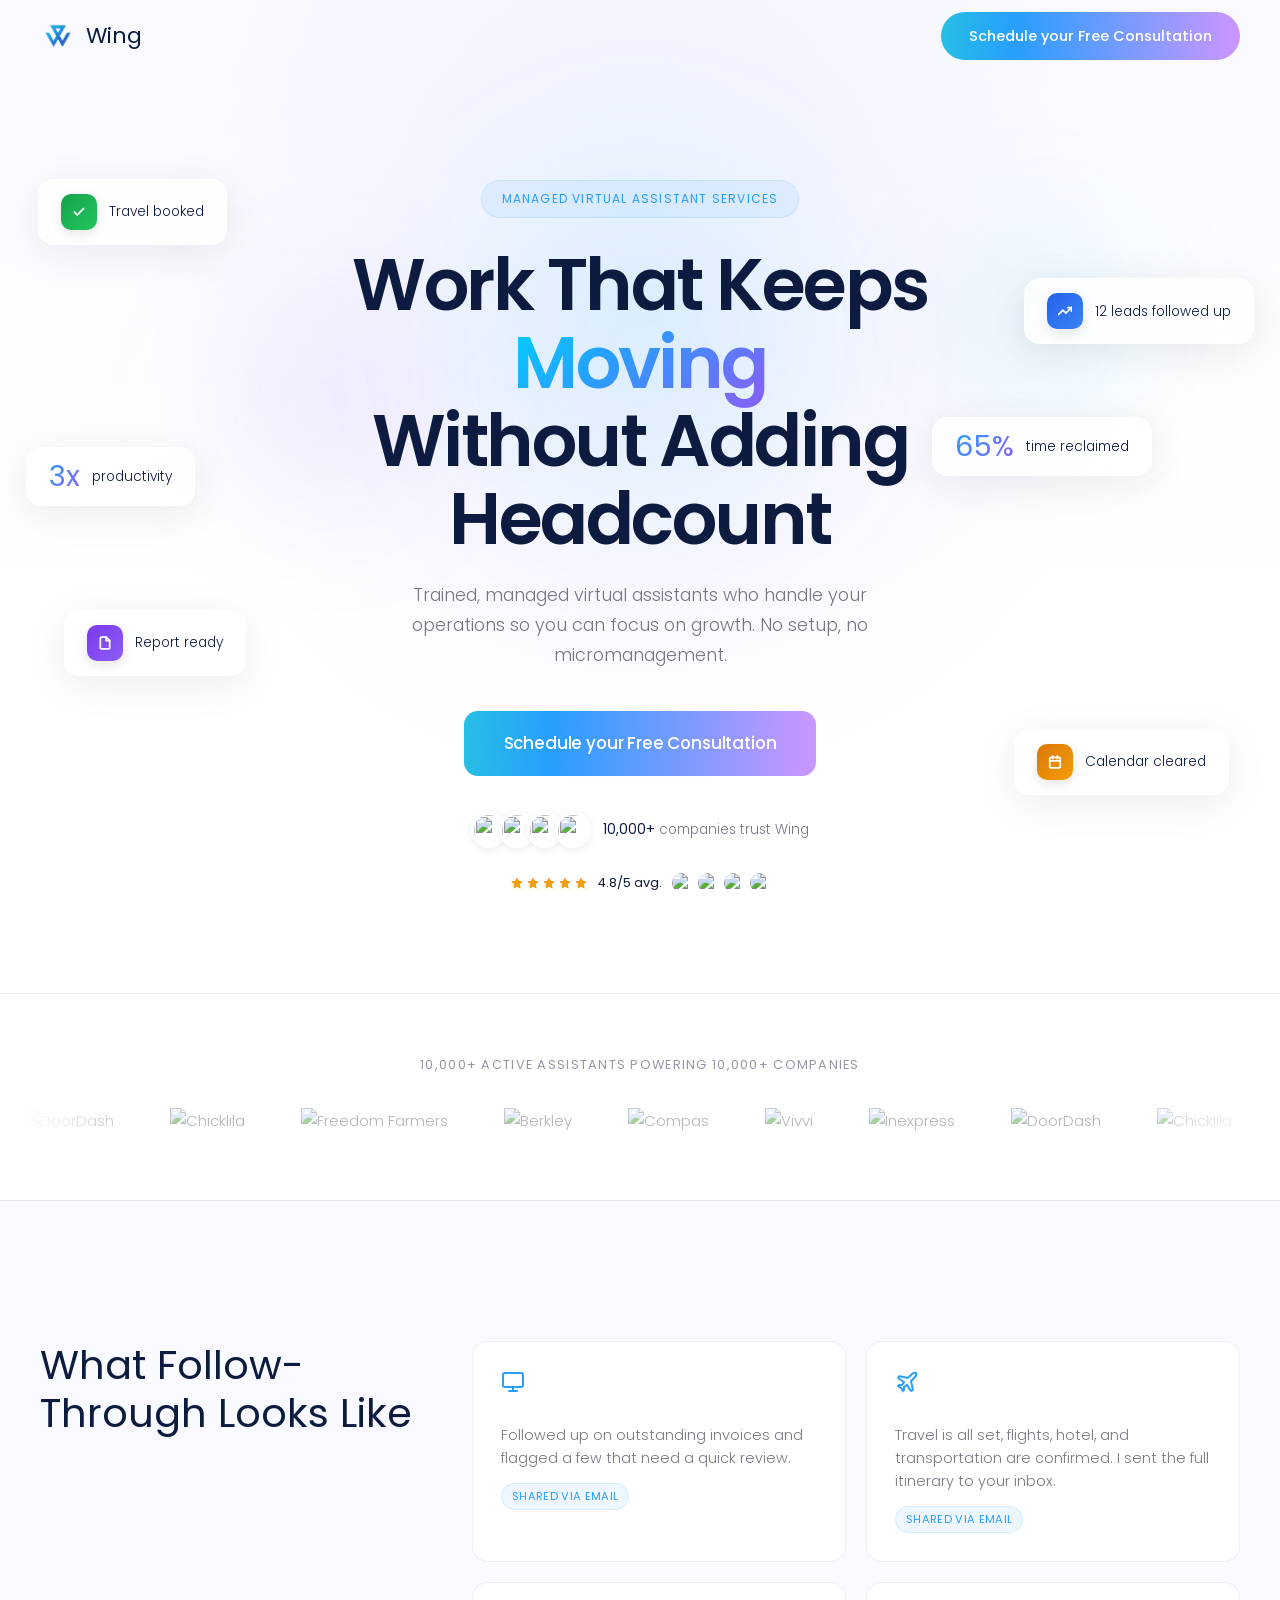
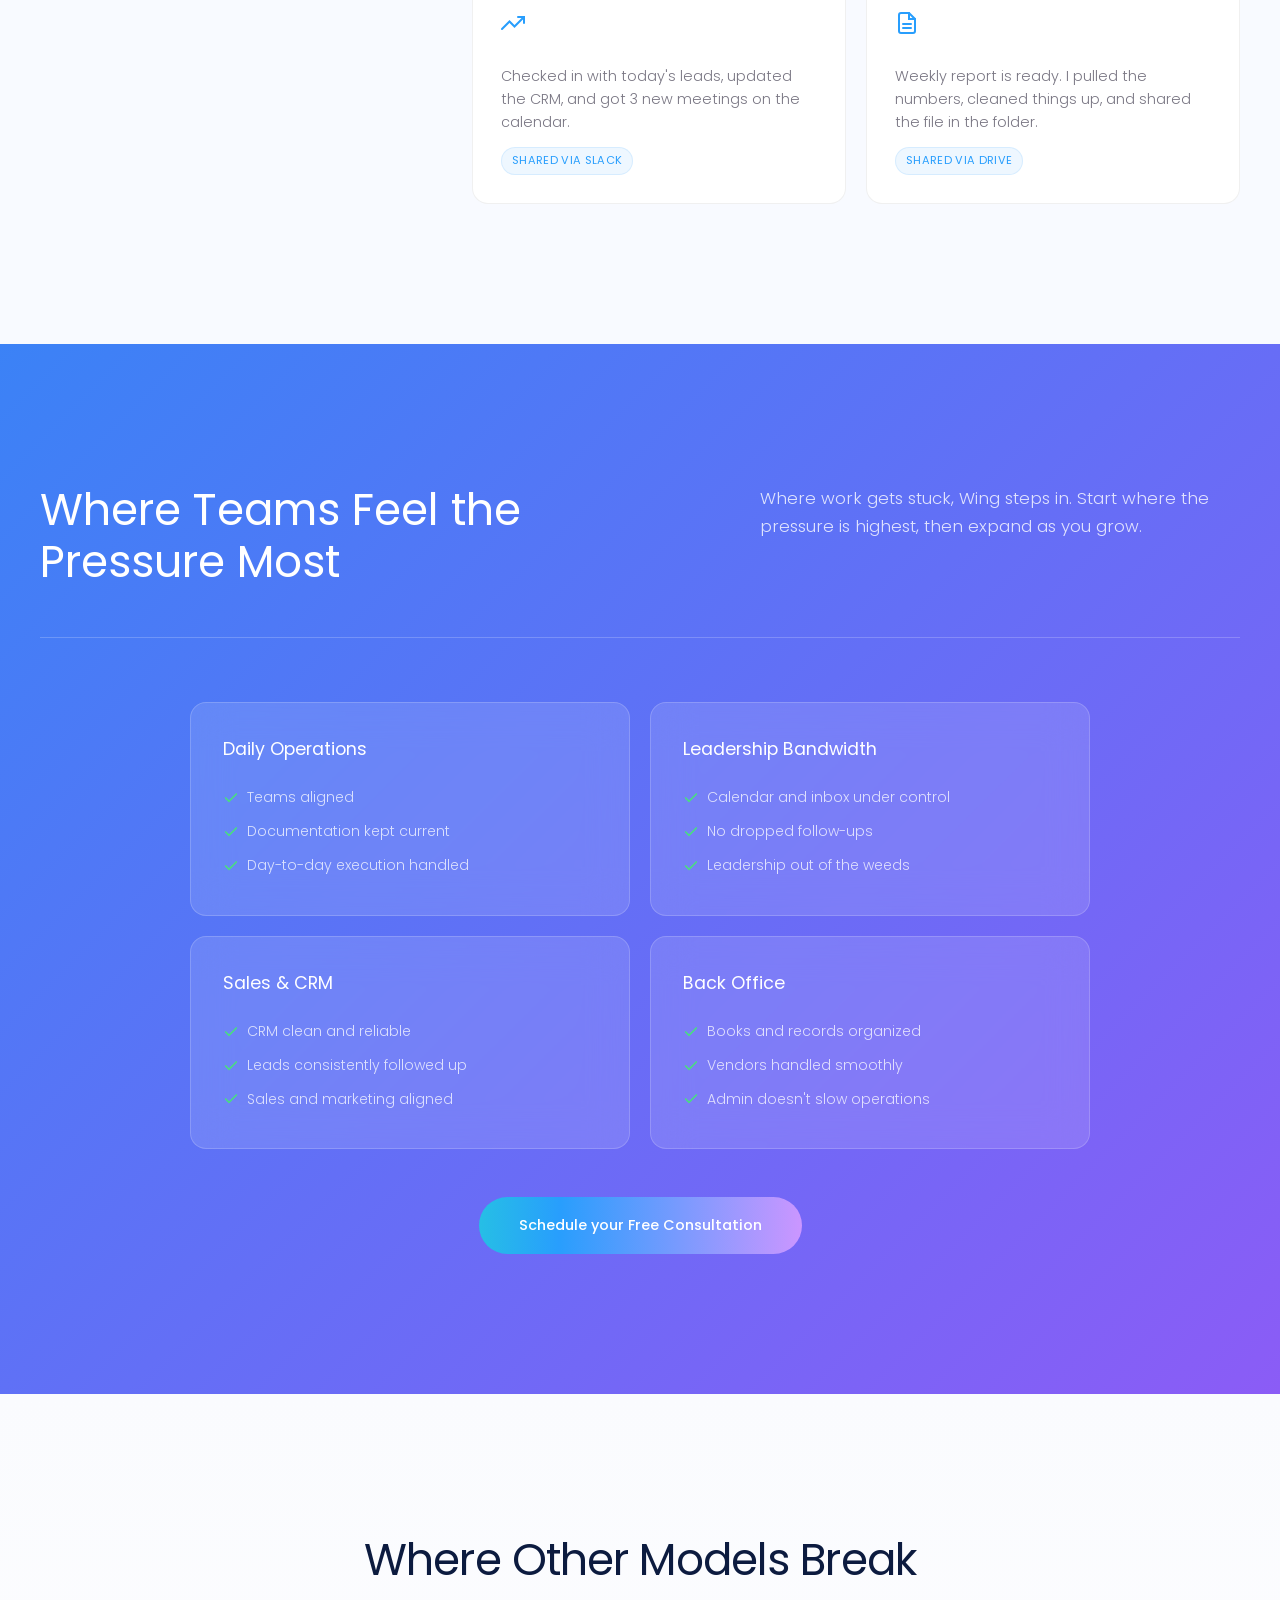
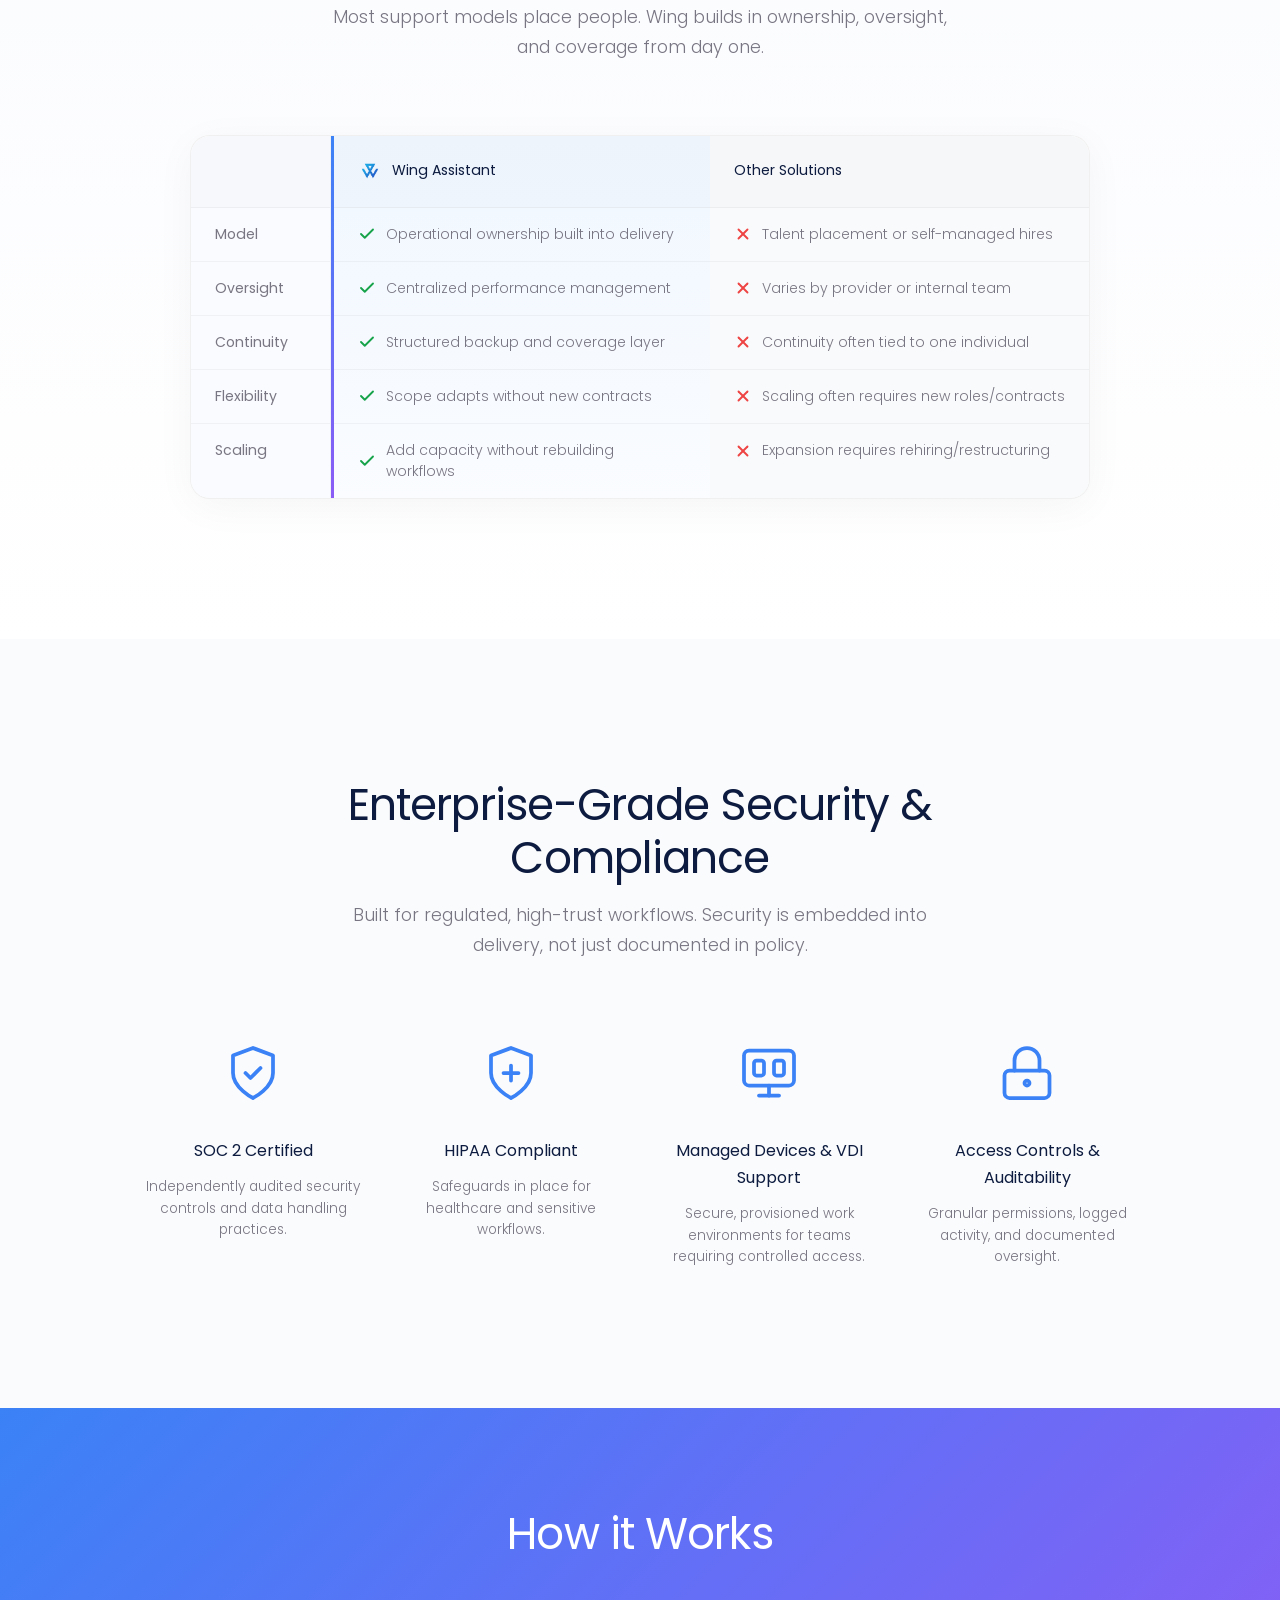
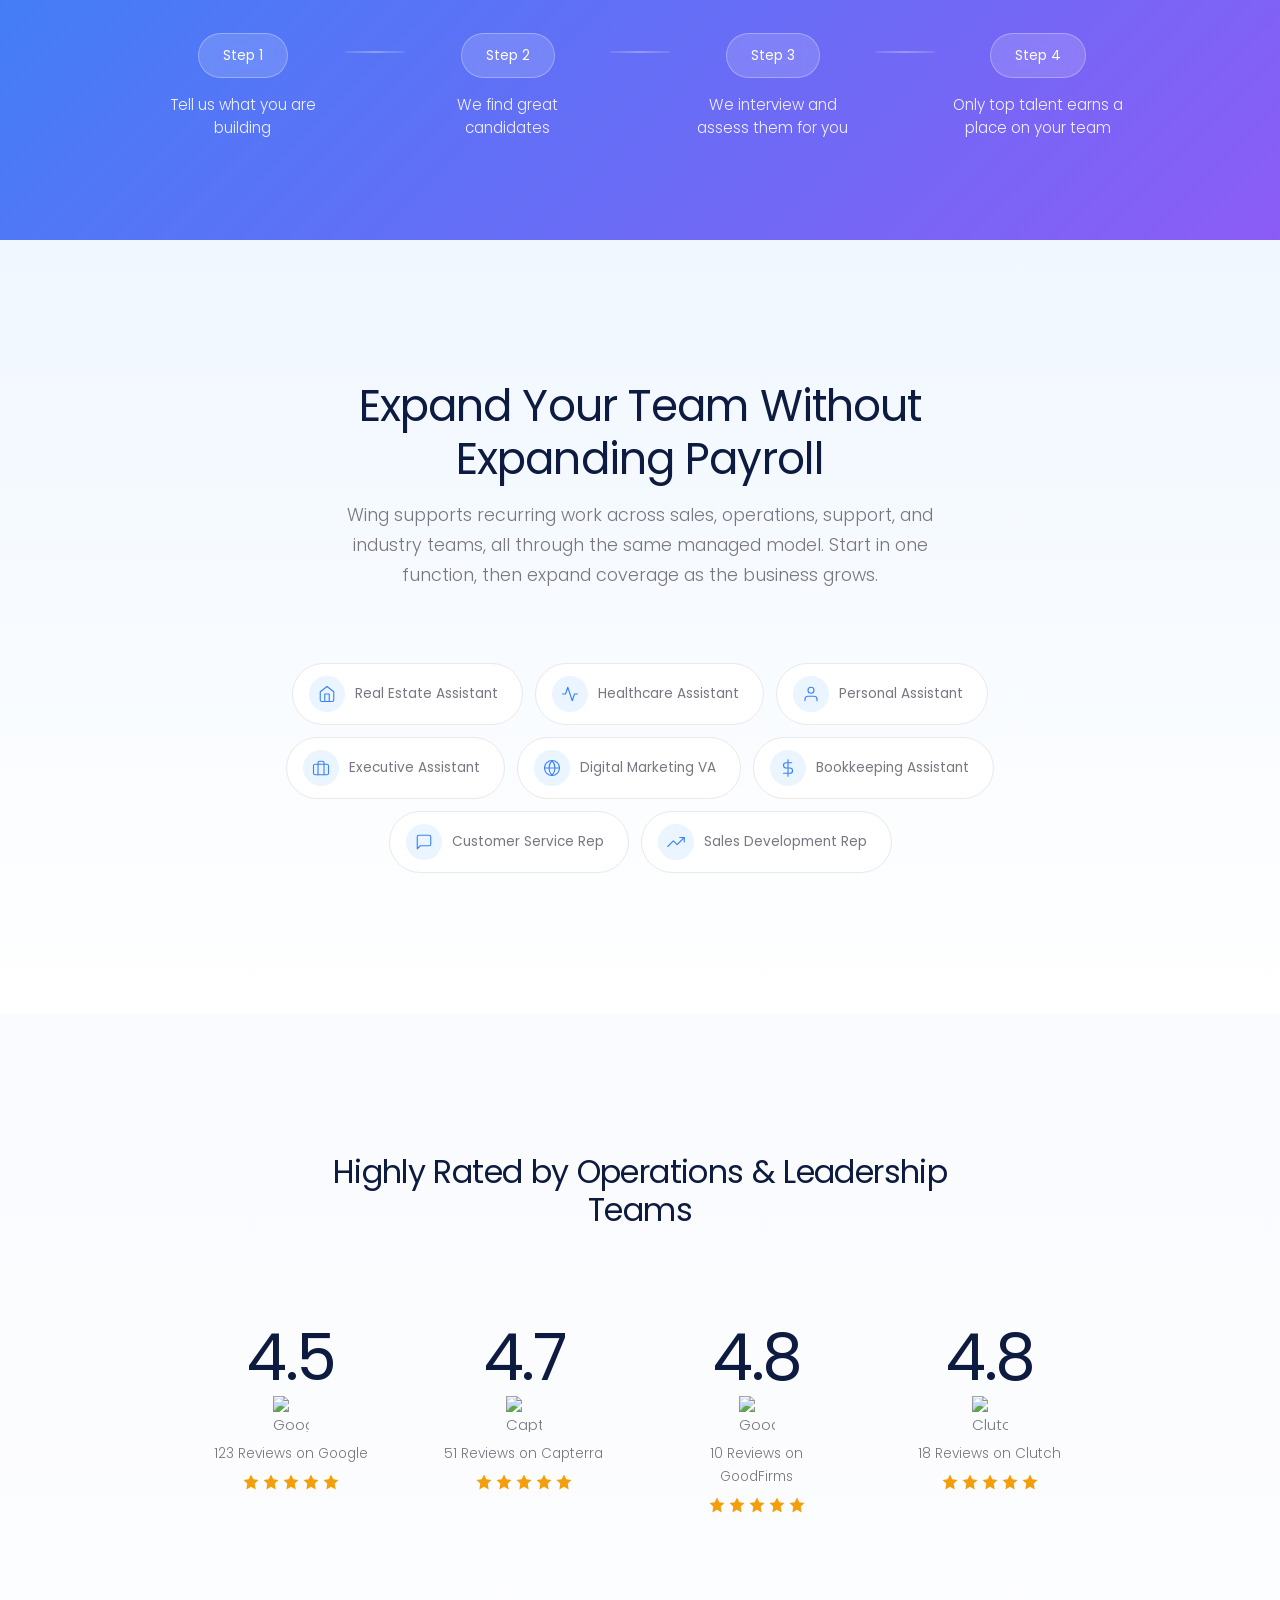
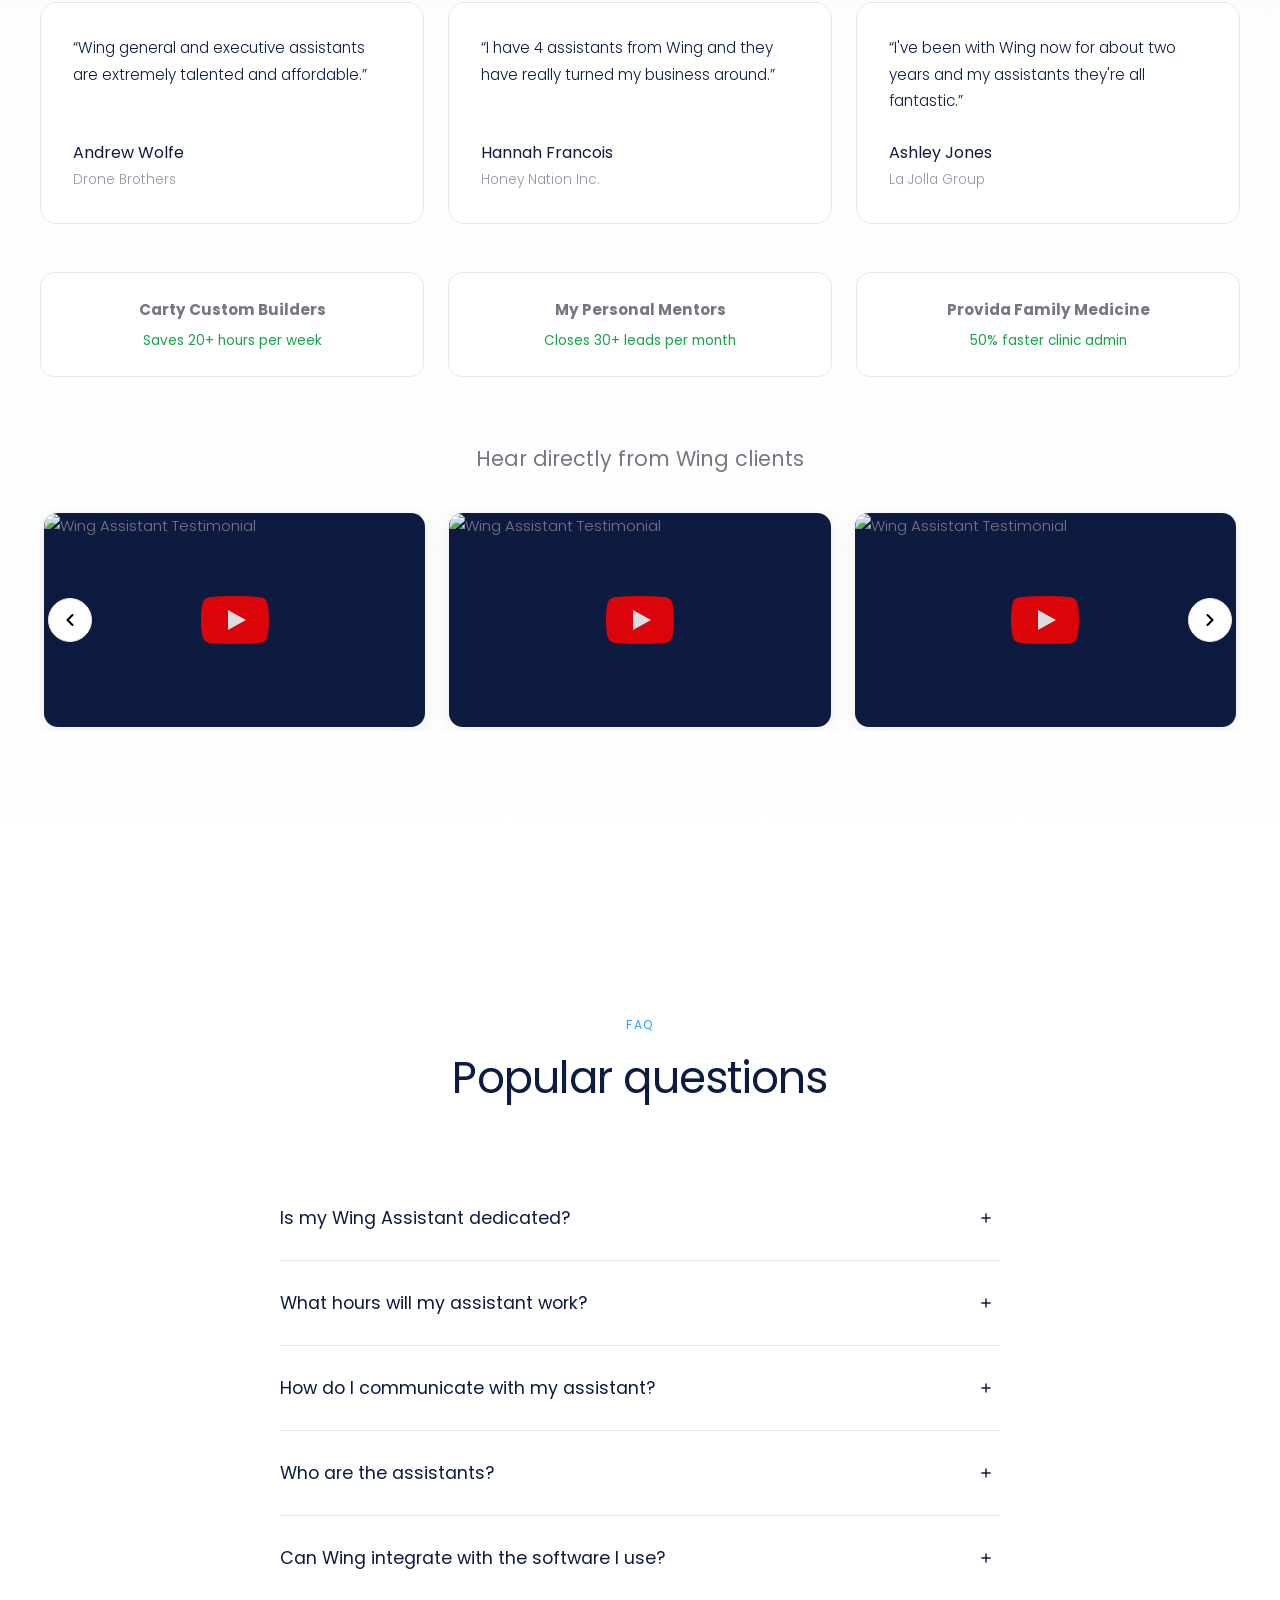
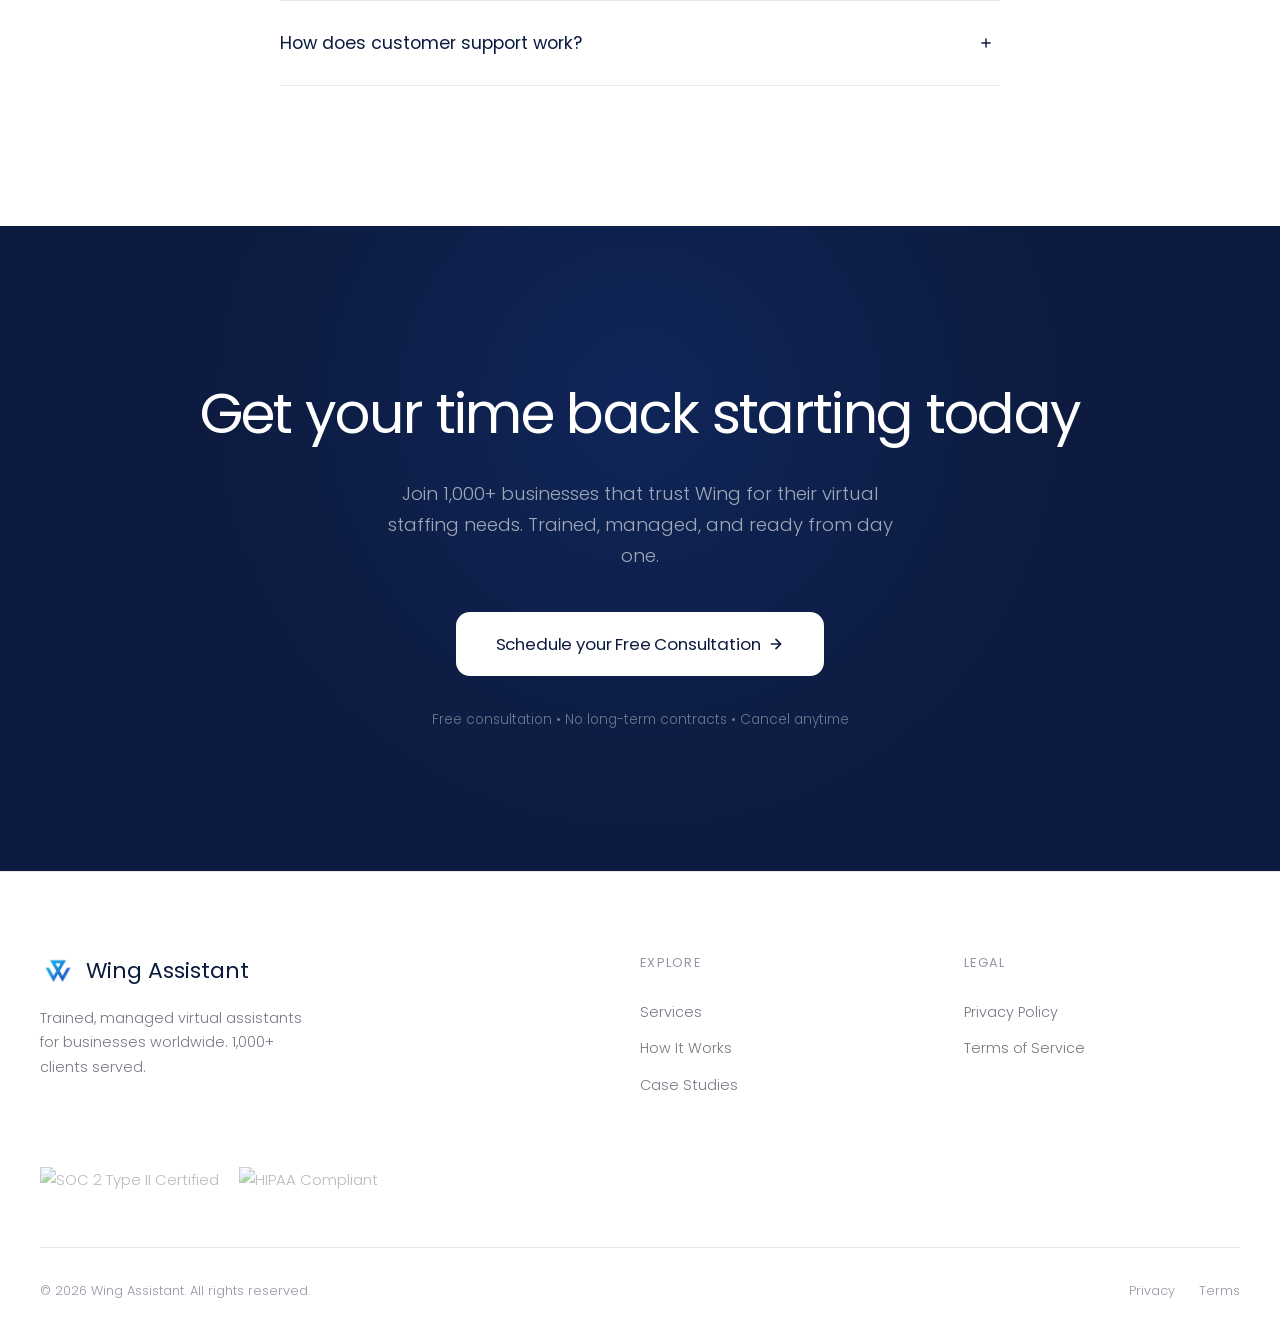
==== index.html @ e1f65721 "Initial commit Created from https://vercel.com/new" ====
<!DOCTYPE html>
<html lang="en">
<head>
  <meta charset="UTF-8">
  <meta name="viewport" content="width=device-width, initial-scale=1.0">
  <title>Wing Assistant — Trained, Managed Virtual Assistants for Your Business</title>
  <meta name="description" content="Hire a dedicated virtual assistant from Wing. Trained, managed, and ready from day one. 25+ service plans starting at $699/mo. Rated 4.8/5 on Clutch. 1,000+ businesses served.">
  <link rel="preconnect" href="https://fonts.googleapis.com">
  <link rel="preconnect" href="https://fonts.gstatic.com" crossorigin>
  <link href="https://fonts.googleapis.com/css2?family=Poppins:wght@200;300;400;500;600;700&display=swap" rel="stylesheet">
  <link rel="icon" type="image/webp" href="logo.webp">
  <link rel="stylesheet" href="styles.css">
  <script src="https://unpkg.com/lenis@1.1.18/dist/lenis.min.js"></script>
</head>
<body>


  <!-- ═══ HEADER ═══ -->
  <header class="header" id="header">
    <div class="header-inner">
      <a href="index.html" class="logo">
        <img src="logo.webp" alt="Wing" class="logo-img">
        Wing
      </a>
      <div class="header-actions">
        <a href="qualify.html" class="btn-cta-red">Schedule your Free Consultation</a>
      </div>
    </div>
  </header>

  <!-- ═══ HERO ═══ -->
  <section class="hero">
    <!-- Ambient glow orbs -->
    <div class="hero-glow hero-glow-1"></div>
    <div class="hero-glow hero-glow-2"></div>
    <div class="hero-glow hero-glow-3"></div>

    <!-- Floating UI cards scattered around edges -->
    <div class="hero-float hf-1 fade-in">
      <div class="hf-icon hf-green"><svg width="14" height="14" viewBox="0 0 24 24" fill="none" stroke="#fff" stroke-width="3" stroke-linecap="round"><polyline points="20 6 9 17 4 12"/></svg></div>
      <span>Travel booked</span>
    </div>
    <div class="hero-float hf-2 fade-in">
      <div class="hf-icon hf-blue"><svg width="14" height="14" viewBox="0 0 24 24" fill="none" stroke="#fff" stroke-width="3" stroke-linecap="round"><polyline points="23 6 13.5 15.5 8.5 10.5 1 18"/><polyline points="17 6 23 6 23 12"/></svg></div>
      <span>12 leads followed up</span>
    </div>
    <div class="hero-float hf-3 fade-in">
      <div class="hf-icon hf-purple"><svg width="14" height="14" viewBox="0 0 24 24" fill="none" stroke="#fff" stroke-width="3" stroke-linecap="round"><path d="M14 2H6a2 2 0 00-2 2v16a2 2 0 002 2h12a2 2 0 002-2V8z"/><polyline points="14 2 14 8 20 8"/></svg></div>
      <span>Report ready</span>
    </div>
    <div class="hero-float hf-4 fade-in">
      <div class="hf-icon hf-amber"><svg width="14" height="14" viewBox="0 0 24 24" fill="none" stroke="#fff" stroke-width="3" stroke-linecap="round"><rect x="3" y="4" width="18" height="18" rx="2"/><line x1="16" y1="2" x2="16" y2="6"/><line x1="8" y1="2" x2="8" y2="6"/><line x1="3" y1="10" x2="21" y2="10"/></svg></div>
      <span>Calendar cleared</span>
    </div>
    <div class="hero-float hf-5 fade-in">
      <strong class="hf-metric">65%</strong>
      <span>time reclaimed</span>
    </div>
    <div class="hero-float hf-6 fade-in">
      <strong class="hf-metric">3x</strong>
      <span>productivity</span>
    </div>

    <div class="container">
      <div class="hero-center fade-in">
        <div class="hero-label">Managed Virtual Assistant Services</div>
        <h1>Work That Keeps <em>Moving</em><br>Without Adding Headcount</h1>
        <p class="hero-sub">Trained, managed virtual assistants who handle your operations so you can focus on growth. No setup, no micromanagement.</p>
        <div class="hero-ctas">
          <a href="qualify.html" class="btn-primary btn-large">Schedule your Free Consultation</a>
        </div>
        <div class="hero-social-proof">
          <div class="hero-avatars">
            <img src="https://randomuser.me/api/portraits/women/44.jpg" alt="" loading="lazy">
            <img src="https://randomuser.me/api/portraits/men/32.jpg" alt="" loading="lazy">
            <img src="https://randomuser.me/api/portraits/women/68.jpg" alt="" loading="lazy">
            <img src="https://randomuser.me/api/portraits/men/75.jpg" alt="" loading="lazy">
          </div>
          <span class="hero-social-text">
            <strong>10,000+</strong> companies trust Wing
          </span>
        </div>
        <div class="hero-trust-proof">
          <div class="trust-proof-row">
            <div class="trust-stars">
              <svg width="14" height="14" viewBox="0 0 24 24" fill="#F59E0B"><path d="M12 2l3.09 6.26L22 9.27l-5 4.87L18.18 22 12 18.27 5.82 22 7 14.14 2 9.27l6.91-1.01L12 2z"/></svg>
              <svg width="14" height="14" viewBox="0 0 24 24" fill="#F59E0B"><path d="M12 2l3.09 6.26L22 9.27l-5 4.87L18.18 22 12 18.27 5.82 22 7 14.14 2 9.27l6.91-1.01L12 2z"/></svg>
              <svg width="14" height="14" viewBox="0 0 24 24" fill="#F59E0B"><path d="M12 2l3.09 6.26L22 9.27l-5 4.87L18.18 22 12 18.27 5.82 22 7 14.14 2 9.27l6.91-1.01L12 2z"/></svg>
              <svg width="14" height="14" viewBox="0 0 24 24" fill="#F59E0B"><path d="M12 2l3.09 6.26L22 9.27l-5 4.87L18.18 22 12 18.27 5.82 22 7 14.14 2 9.27l6.91-1.01L12 2z"/></svg>
              <svg width="14" height="14" viewBox="0 0 24 24" fill="#F59E0B"><path d="M12 2l3.09 6.26L22 9.27l-5 4.87L18.18 22 12 18.27 5.82 22 7 14.14 2 9.27l6.91-1.01L12 2z"/></svg>
            </div>
            <span class="trust-rating">4.8/5 avg.</span>
            <div class="trust-platform-icons">
              <img src="https://cdn-ilbfehp.nitrocdn.com/cgoWepdFhKRvviSNSthVyDGDHPPpczFN/assets/images/optimized/rev-2f459e8/wingassistant.com/wp-content/uploads/2026/03/Google-Cicle.png" alt="Google" loading="lazy">
              <img src="https://cdn-ilbfehp.nitrocdn.com/cgoWepdFhKRvviSNSthVyDGDHPPpczFN/assets/images/optimized/rev-2f459e8/wingassistant.com/wp-content/uploads/2026/03/Capterra-N.png" alt="Capterra" loading="lazy">
              <img src="https://cdn-ilbfehp.nitrocdn.com/cgoWepdFhKRvviSNSthVyDGDHPPpczFN/assets/images/optimized/rev-2f459e8/wingassistant.com/wp-content/uploads/2026/03/Clutch-N.png" alt="Clutch" loading="lazy">
              <img src="https://cdn-ilbfehp.nitrocdn.com/cgoWepdFhKRvviSNSthVyDGDHPPpczFN/assets/images/optimized/rev-2f459e8/wingassistant.com/wp-content/uploads/2026/03/Goodfirms-N.png" alt="GoodFirms" loading="lazy">
            </div>
          </div>
        </div>
      </div>
    </div>
  </section>

  <!-- ═══ TRUST BAR — SCROLLING TICKER ═══ -->
  <section class="trust-bar">
    <div class="container">
      <p>10,000+ Active Assistants Powering 10,000+ Companies</p>
    </div>
    <div class="ticker-wrapper">
      <div class="ticker-track">
        <img src="https://cdn-ilbfehp.nitrocdn.com/cgoWepdFhKRvviSNSthVyDGDHPPpczFN/assets/images/optimized/rev-2f459e8/wingassistant.com/wp-content/uploads/2023/10/Doordash.png" alt="DoorDash" class="ticker-img" loading="lazy">
        <img src="https://cdn-ilbfehp.nitrocdn.com/cgoWepdFhKRvviSNSthVyDGDHPPpczFN/assets/images/optimized/rev-2f459e8/wingassistant.com/wp-content/uploads/2023/10/Chicklila.png" alt="Chicklila" class="ticker-img" loading="lazy">
        <img src="https://cdn-ilbfehp.nitrocdn.com/cgoWepdFhKRvviSNSthVyDGDHPPpczFN/assets/images/optimized/rev-2f459e8/wingassistant.com/wp-content/uploads/2023/10/Freedom-Farmers.png" alt="Freedom Farmers" class="ticker-img" loading="lazy">
        <img src="https://cdn-ilbfehp.nitrocdn.com/cgoWepdFhKRvviSNSthVyDGDHPPpczFN/assets/images/optimized/rev-2f459e8/wingassistant.com/wp-content/uploads/2023/10/Berkley.png" alt="Berkley" class="ticker-img" loading="lazy">
        <img src="https://cdn-ilbfehp.nitrocdn.com/cgoWepdFhKRvviSNSthVyDGDHPPpczFN/assets/images/optimized/rev-2f459e8/wingassistant.com/wp-content/uploads/2023/10/Compas.png" alt="Compas" class="ticker-img" loading="lazy">
        <img src="https://cdn-ilbfehp.nitrocdn.com/cgoWepdFhKRvviSNSthVyDGDHPPpczFN/assets/images/optimized/rev-2f459e8/wingassistant.com/wp-content/uploads/2023/10/Vivvi.png" alt="Vivvi" class="ticker-img" loading="lazy">
        <img src="https://cdn-ilbfehp.nitrocdn.com/cgoWepdFhKRvviSNSthVyDGDHPPpczFN/assets/images/optimized/rev-2f459e8/wingassistant.com/wp-content/uploads/2023/10/Inexpress.png" alt="Inexpress" class="ticker-img" loading="lazy">
        <!-- duplicate for seamless loop -->
        <img src="https://cdn-ilbfehp.nitrocdn.com/cgoWepdFhKRvviSNSthVyDGDHPPpczFN/assets/images/optimized/rev-2f459e8/wingassistant.com/wp-content/uploads/2023/10/Doordash.png" alt="DoorDash" class="ticker-img" loading="lazy">
        <img src="https://cdn-ilbfehp.nitrocdn.com/cgoWepdFhKRvviSNSthVyDGDHPPpczFN/assets/images/optimized/rev-2f459e8/wingassistant.com/wp-content/uploads/2023/10/Chicklila.png" alt="Chicklila" class="ticker-img" loading="lazy">
        <img src="https://cdn-ilbfehp.nitrocdn.com/cgoWepdFhKRvviSNSthVyDGDHPPpczFN/assets/images/optimized/rev-2f459e8/wingassistant.com/wp-content/uploads/2023/10/Freedom-Farmers.png" alt="Freedom Farmers" class="ticker-img" loading="lazy">
        <img src="https://cdn-ilbfehp.nitrocdn.com/cgoWepdFhKRvviSNSthVyDGDHPPpczFN/assets/images/optimized/rev-2f459e8/wingassistant.com/wp-content/uploads/2023/10/Berkley.png" alt="Berkley" class="ticker-img" loading="lazy">
        <img src="https://cdn-ilbfehp.nitrocdn.com/cgoWepdFhKRvviSNSthVyDGDHPPpczFN/assets/images/optimized/rev-2f459e8/wingassistant.com/wp-content/uploads/2023/10/Compas.png" alt="Compas" class="ticker-img" loading="lazy">
        <img src="https://cdn-ilbfehp.nitrocdn.com/cgoWepdFhKRvviSNSthVyDGDHPPpczFN/assets/images/optimized/rev-2f459e8/wingassistant.com/wp-content/uploads/2023/10/Vivvi.png" alt="Vivvi" class="ticker-img" loading="lazy">
        <img src="https://cdn-ilbfehp.nitrocdn.com/cgoWepdFhKRvviSNSthVyDGDHPPpczFN/assets/images/optimized/rev-2f459e8/wingassistant.com/wp-content/uploads/2023/10/Inexpress.png" alt="Inexpress" class="ticker-img" loading="lazy">
      </div>
    </div>
  </section>

  <!-- ═══ FOLLOW-THROUGH ═══ -->
  <section class="follow-through">
    <div class="container">
      <div class="ft-layout">
        <div class="ft-heading fade-in">
          <h2>What Follow-Through Looks Like</h2>
        </div>
        <div class="ft-cards fade-in">
          <div class="ft-card">
            <div class="ft-card-icon">
              <svg viewBox="0 0 24 24" fill="none" stroke="currentColor" stroke-width="2" stroke-linecap="round"><rect x="2" y="3" width="20" height="14" rx="2"/><line x1="8" y1="21" x2="16" y2="21"/><line x1="12" y1="17" x2="12" y2="21"/></svg>
            </div>
            <p>Followed up on outstanding invoices and flagged a few that need a quick review.</p>
            <span class="ft-tag">Shared via Email</span>
          </div>
          <div class="ft-card ft-card-highlight">
            <div class="ft-card-icon">
              <svg viewBox="0 0 24 24" fill="none" stroke="currentColor" stroke-width="2" stroke-linecap="round"><path d="M17.8 19.2L16 11l3.5-3.5C21 6 21.5 4 21 3c-1-.5-3 0-4.5 1.5L13 8 4.8 6.2c-.5-.1-.9.1-1.1.5l-.3.5c-.2.5-.1 1 .3 1.3L9 12l-2 3H4l-1 1 3 2 2 3 1-1v-3l3-2 3.5 5.3c.3.4.8.5 1.3.3l.5-.2c.4-.3.6-.7.5-1.2z"/></svg>
            </div>
            <p>Travel is all set, flights, hotel, and transportation are confirmed. I sent the full itinerary to your inbox.</p>
            <span class="ft-tag">Shared via Email</span>
          </div>
          <div class="ft-card">
            <div class="ft-card-icon">
              <svg viewBox="0 0 24 24" fill="none" stroke="currentColor" stroke-width="2" stroke-linecap="round"><polyline points="23 6 13.5 15.5 8.5 10.5 1 18"/><polyline points="17 6 23 6 23 12"/></svg>
            </div>
            <p>Checked in with today's leads, updated the CRM, and got 3 new meetings on the calendar.</p>
            <span class="ft-tag">Shared via Slack</span>
          </div>
          <div class="ft-card">
            <div class="ft-card-icon">
              <svg viewBox="0 0 24 24" fill="none" stroke="currentColor" stroke-width="2" stroke-linecap="round"><path d="M14 2H6a2 2 0 00-2 2v16a2 2 0 002 2h12a2 2 0 002-2V8z"/><polyline points="14 2 14 8 20 8"/><line x1="16" y1="13" x2="8" y2="13"/><line x1="16" y1="17" x2="8" y2="17"/></svg>
            </div>
            <p>Weekly report is ready. I pulled the numbers, cleaned things up, and shared the file in the folder.</p>
            <span class="ft-tag">Shared via Drive</span>
          </div>
        </div>
      </div>
    </div>
  </section>

  <!-- ═══ WHERE TEAMS FEEL THE PRESSURE MOST ═══ -->
  <section class="pressure-section" id="services">
    <div class="container">
      <div class="pressure-header fade-in">
        <div class="pressure-header-left">
          <h2 class="text-reveal">Where Teams Feel the Pressure Most</h2>
        </div>
        <div class="pressure-header-right">
          <p>Where work gets stuck, Wing steps in. Start where the pressure is highest, then expand as you grow.</p>
        </div>
      </div>
      <div class="pressure-divider"></div>
      <div class="pressure-grid fade-in">
        <div class="pressure-card">
          <h3>Daily Operations</h3>
          <ul>
            <li><svg width="16" height="16" viewBox="0 0 24 24" fill="none" stroke="#4ADE80" stroke-width="2.5" stroke-linecap="round"><polyline points="20 6 9 17 4 12"/></svg> Teams aligned</li>
            <li><svg width="16" height="16" viewBox="0 0 24 24" fill="none" stroke="#4ADE80" stroke-width="2.5" stroke-linecap="round"><polyline points="20 6 9 17 4 12"/></svg> Documentation kept current</li>
            <li><svg width="16" height="16" viewBox="0 0 24 24" fill="none" stroke="#4ADE80" stroke-width="2.5" stroke-linecap="round"><polyline points="20 6 9 17 4 12"/></svg> Day-to-day execution handled</li>
          </ul>
        </div>
        <div class="pressure-card">
          <h3>Leadership Bandwidth</h3>
          <ul>
            <li><svg width="16" height="16" viewBox="0 0 24 24" fill="none" stroke="#4ADE80" stroke-width="2.5" stroke-linecap="round"><polyline points="20 6 9 17 4 12"/></svg> Calendar and inbox under control</li>
            <li><svg width="16" height="16" viewBox="0 0 24 24" fill="none" stroke="#4ADE80" stroke-width="2.5" stroke-linecap="round"><polyline points="20 6 9 17 4 12"/></svg> No dropped follow-ups</li>
            <li><svg width="16" height="16" viewBox="0 0 24 24" fill="none" stroke="#4ADE80" stroke-width="2.5" stroke-linecap="round"><polyline points="20 6 9 17 4 12"/></svg> Leadership out of the weeds</li>
          </ul>
        </div>
        <div class="pressure-card">
          <h3>Sales &amp; CRM</h3>
          <ul>
            <li><svg width="16" height="16" viewBox="0 0 24 24" fill="none" stroke="#4ADE80" stroke-width="2.5" stroke-linecap="round"><polyline points="20 6 9 17 4 12"/></svg> CRM clean and reliable</li>
            <li><svg width="16" height="16" viewBox="0 0 24 24" fill="none" stroke="#4ADE80" stroke-width="2.5" stroke-linecap="round"><polyline points="20 6 9 17 4 12"/></svg> Leads consistently followed up</li>
            <li><svg width="16" height="16" viewBox="0 0 24 24" fill="none" stroke="#4ADE80" stroke-width="2.5" stroke-linecap="round"><polyline points="20 6 9 17 4 12"/></svg> Sales and marketing aligned</li>
          </ul>
        </div>
        <div class="pressure-card">
          <h3>Back Office</h3>
          <ul>
            <li><svg width="16" height="16" viewBox="0 0 24 24" fill="none" stroke="#4ADE80" stroke-width="2.5" stroke-linecap="round"><polyline points="20 6 9 17 4 12"/></svg> Books and records organized</li>
            <li><svg width="16" height="16" viewBox="0 0 24 24" fill="none" stroke="#4ADE80" stroke-width="2.5" stroke-linecap="round"><polyline points="20 6 9 17 4 12"/></svg> Vendors handled smoothly</li>
            <li><svg width="16" height="16" viewBox="0 0 24 24" fill="none" stroke="#4ADE80" stroke-width="2.5" stroke-linecap="round"><polyline points="20 6 9 17 4 12"/></svg> Admin doesn't slow operations</li>
          </ul>
        </div>
      </div>
      <div class="section-cta fade-in">
        <a href="qualify.html" class="btn-primary">Schedule your Free Consultation</a>
      </div>
    </div>
  </section>

  <!-- ═══ WHERE OTHER MODELS BREAK ═══ -->
  <section class="comparison-section">
    <div class="container">
      <div class="section-header fade-in">
        <h2 class="text-reveal">Where Other Models Break</h2>
        <p>Most support models place people. Wing builds in ownership, oversight, and coverage from day one.</p>
      </div>
      <div class="comparison-table fade-in">
        <div class="comparison-col comparison-labels">
          <div class="comparison-cell comparison-cell-header"></div>
          <div class="comparison-cell">Model</div>
          <div class="comparison-cell">Oversight</div>
          <div class="comparison-cell">Continuity</div>
          <div class="comparison-cell">Flexibility</div>
          <div class="comparison-cell">Scaling</div>
        </div>
        <div class="comparison-col comparison-wing">
          <div class="comparison-cell comparison-cell-header">
            <img src="logo.webp" alt="Wing" class="comparison-logo">
            <span>Wing Assistant</span>
          </div>
          <div class="comparison-cell">
            <svg width="18" height="18" viewBox="0 0 24 24" fill="none" stroke="#16A34A" stroke-width="2.5" stroke-linecap="round" stroke-linejoin="round"><polyline points="20 6 9 17 4 12"/></svg>
            Operational ownership built into delivery
          </div>
          <div class="comparison-cell">
            <svg width="18" height="18" viewBox="0 0 24 24" fill="none" stroke="#16A34A" stroke-width="2.5" stroke-linecap="round" stroke-linejoin="round"><polyline points="20 6 9 17 4 12"/></svg>
            Centralized performance management
          </div>
          <div class="comparison-cell">
            <svg width="18" height="18" viewBox="0 0 24 24" fill="none" stroke="#16A34A" stroke-width="2.5" stroke-linecap="round" stroke-linejoin="round"><polyline points="20 6 9 17 4 12"/></svg>
            Structured backup and coverage layer
          </div>
          <div class="comparison-cell">
            <svg width="18" height="18" viewBox="0 0 24 24" fill="none" stroke="#16A34A" stroke-width="2.5" stroke-linecap="round" stroke-linejoin="round"><polyline points="20 6 9 17 4 12"/></svg>
            Scope adapts without new contracts
          </div>
          <div class="comparison-cell">
            <svg width="18" height="18" viewBox="0 0 24 24" fill="none" stroke="#16A34A" stroke-width="2.5" stroke-linecap="round" stroke-linejoin="round"><polyline points="20 6 9 17 4 12"/></svg>
            Add capacity without rebuilding workflows
          </div>
        </div>
        <div class="comparison-col comparison-others">
          <div class="comparison-cell comparison-cell-header">
            <span>Other Solutions</span>
          </div>
          <div class="comparison-cell">
            <svg width="18" height="18" viewBox="0 0 24 24" fill="none" stroke="#EF4444" stroke-width="2.5" stroke-linecap="round" stroke-linejoin="round"><line x1="18" y1="6" x2="6" y2="18"/><line x1="6" y1="6" x2="18" y2="18"/></svg>
            Talent placement or self-managed hires
          </div>
          <div class="comparison-cell">
            <svg width="18" height="18" viewBox="0 0 24 24" fill="none" stroke="#EF4444" stroke-width="2.5" stroke-linecap="round" stroke-linejoin="round"><line x1="18" y1="6" x2="6" y2="18"/><line x1="6" y1="6" x2="18" y2="18"/></svg>
            Varies by provider or internal team
          </div>
          <div class="comparison-cell">
            <svg width="18" height="18" viewBox="0 0 24 24" fill="none" stroke="#EF4444" stroke-width="2.5" stroke-linecap="round" stroke-linejoin="round"><line x1="18" y1="6" x2="6" y2="18"/><line x1="6" y1="6" x2="18" y2="18"/></svg>
            Continuity often tied to one individual
          </div>
          <div class="comparison-cell">
            <svg width="18" height="18" viewBox="0 0 24 24" fill="none" stroke="#EF4444" stroke-width="2.5" stroke-linecap="round" stroke-linejoin="round"><line x1="18" y1="6" x2="6" y2="18"/><line x1="6" y1="6" x2="18" y2="18"/></svg>
            Scaling often requires new roles/contracts
          </div>
          <div class="comparison-cell">
            <svg width="18" height="18" viewBox="0 0 24 24" fill="none" stroke="#EF4444" stroke-width="2.5" stroke-linecap="round" stroke-linejoin="round"><line x1="18" y1="6" x2="6" y2="18"/><line x1="6" y1="6" x2="18" y2="18"/></svg>
            Expansion requires rehiring/restructuring
          </div>
        </div>
      </div>
    </div>
  </section>

  <!-- ═══ ENTERPRISE-GRADE SECURITY & COMPLIANCE ═══ -->
  <section class="security-section">
    <div class="container">
      <div class="section-header fade-in">
        <h2 class="text-reveal">Enterprise-Grade Security &amp; Compliance</h2>
        <p>Built for regulated, high-trust workflows. Security is embedded into delivery, not just documented in policy.</p>
      </div>
      <div class="security-grid fade-in">
        <div class="security-card">
          <div class="security-icon">
            <svg width="40" height="40" viewBox="0 0 24 24" fill="none" stroke="#3B82F6" stroke-width="1.5" stroke-linecap="round" stroke-linejoin="round">
              <path d="M12 22s8-4 8-10V5l-8-3-8 3v7c0 6 8 10 8 10z"/>
              <polyline points="9 12 11 14 15 10"/>
            </svg>
          </div>
          <h3>SOC 2 Certified</h3>
          <p>Independently audited security controls and data handling practices.</p>
        </div>
        <div class="security-card">
          <div class="security-icon">
            <svg width="40" height="40" viewBox="0 0 24 24" fill="none" stroke="#3B82F6" stroke-width="1.5" stroke-linecap="round" stroke-linejoin="round">
              <path d="M12 22s8-4 8-10V5l-8-3-8 3v7c0 6 8 10 8 10z"/>
              <path d="M9 12h6M12 9v6"/>
            </svg>
          </div>
          <h3>HIPAA Compliant</h3>
          <p>Safeguards in place for healthcare and sensitive workflows.</p>
        </div>
        <div class="security-card">
          <div class="security-icon">
            <svg width="40" height="40" viewBox="0 0 24 24" fill="none" stroke="#3B82F6" stroke-width="1.5" stroke-linecap="round" stroke-linejoin="round">
              <rect x="2" y="3" width="20" height="14" rx="2" ry="2"/>
              <line x1="8" y1="21" x2="16" y2="21"/>
              <line x1="12" y1="17" x2="12" y2="21"/>
              <rect x="6" y="7" width="4" height="6" rx="1"/>
              <rect x="14" y="7" width="4" height="6" rx="1"/>
            </svg>
          </div>
          <h3>Managed Devices &amp; VDI Support</h3>
          <p>Secure, provisioned work environments for teams requiring controlled access.</p>
        </div>
        <div class="security-card">
          <div class="security-icon">
            <svg width="40" height="40" viewBox="0 0 24 24" fill="none" stroke="#3B82F6" stroke-width="1.5" stroke-linecap="round" stroke-linejoin="round">
              <rect x="3" y="11" width="18" height="11" rx="2" ry="2"/>
              <path d="M7 11V7a5 5 0 0110 0v4"/>
              <circle cx="12" cy="16" r="1"/>
            </svg>
          </div>
          <h3>Access Controls &amp; Auditability</h3>
          <p>Granular permissions, logged activity, and documented oversight.</p>
        </div>
      </div>
    </div>
  </section>

  <!-- ═══ HOW IT WORKS ═══ -->
  <section class="how-it-works-section" id="how-it-works">
    <div class="container">
      <div class="section-header fade-in">
        <h2 class="text-reveal">How it Works</h2>
      </div>
      <div class="hiw-steps fade-in">
        <div class="hiw-step">
          <span class="hiw-pill">Step 1</span>
          <p>Tell us what you are building</p>
        </div>
        <div class="hiw-connector"></div>
        <div class="hiw-step">
          <span class="hiw-pill">Step 2</span>
          <p>We find great candidates</p>
        </div>
        <div class="hiw-connector"></div>
        <div class="hiw-step">
          <span class="hiw-pill">Step 3</span>
          <p>We interview and assess them for you</p>
        </div>
        <div class="hiw-connector"></div>
        <div class="hiw-step">
          <span class="hiw-pill">Step 4</span>
          <p>Only top talent earns a place on your team</p>
        </div>
      </div>
    </div>
  </section>

  <!-- ═══ EXPAND YOUR TEAM ═══ -->
  <section class="roles-section">
    <div class="container">
      <div class="section-header fade-in">
        <h2 class="text-reveal">Expand Your Team Without Expanding Payroll</h2>
        <p>Wing supports recurring work across sales, operations, support, and industry teams, all through the same managed model. Start in one function, then expand coverage as the business grows.</p>
      </div>
      <div class="roles-grid fade-in">
        <div class="role-card">
          <div class="role-icon">
            <svg width="36" height="36" viewBox="0 0 24 24" fill="none" stroke="#3B82F6" stroke-width="1.5" stroke-linecap="round" stroke-linejoin="round">
              <path d="M3 9l9-7 9 7v11a2 2 0 01-2 2H5a2 2 0 01-2-2z"/>
              <polyline points="9 22 9 12 15 12 15 22"/>
            </svg>
          </div>
          <span>Real Estate Assistant</span>
        </div>
        <div class="role-card">
          <div class="role-icon">
            <svg width="36" height="36" viewBox="0 0 24 24" fill="none" stroke="#3B82F6" stroke-width="1.5" stroke-linecap="round" stroke-linejoin="round">
              <path d="M22 12h-4l-3 9L9 3l-3 9H2"/>
            </svg>
          </div>
          <span>Healthcare Assistant</span>
        </div>
        <div class="role-card">
          <div class="role-icon">
            <svg width="36" height="36" viewBox="0 0 24 24" fill="none" stroke="#3B82F6" stroke-width="1.5" stroke-linecap="round" stroke-linejoin="round">
              <path d="M20 21v-2a4 4 0 00-4-4H8a4 4 0 00-4 4v2"/>
              <circle cx="12" cy="7" r="4"/>
            </svg>
          </div>
          <span>Personal Assistant</span>
        </div>
        <div class="role-card">
          <div class="role-icon">
            <svg width="36" height="36" viewBox="0 0 24 24" fill="none" stroke="#3B82F6" stroke-width="1.5" stroke-linecap="round" stroke-linejoin="round">
              <rect x="2" y="7" width="20" height="14" rx="2" ry="2"/>
              <path d="M16 21V5a2 2 0 00-2-2h-4a2 2 0 00-2 2v16"/>
            </svg>
          </div>
          <span>Executive Assistant</span>
        </div>
        <div class="role-card">
          <div class="role-icon">
            <svg width="36" height="36" viewBox="0 0 24 24" fill="none" stroke="#3B82F6" stroke-width="1.5" stroke-linecap="round" stroke-linejoin="round">
              <circle cx="12" cy="12" r="10"/>
              <line x1="2" y1="12" x2="22" y2="12"/>
              <path d="M12 2a15.3 15.3 0 014 10 15.3 15.3 0 01-4 10 15.3 15.3 0 01-4-10 15.3 15.3 0 014-10z"/>
            </svg>
          </div>
          <span>Digital Marketing VA</span>
        </div>
        <div class="role-card">
          <div class="role-icon">
            <svg width="36" height="36" viewBox="0 0 24 24" fill="none" stroke="#3B82F6" stroke-width="1.5" stroke-linecap="round" stroke-linejoin="round">
              <line x1="12" y1="1" x2="12" y2="23"/>
              <path d="M17 5H9.5a3.5 3.5 0 000 7h5a3.5 3.5 0 010 7H6"/>
            </svg>
          </div>
          <span>Bookkeeping Assistant</span>
        </div>
        <div class="role-card">
          <div class="role-icon">
            <svg width="36" height="36" viewBox="0 0 24 24" fill="none" stroke="#3B82F6" stroke-width="1.5" stroke-linecap="round" stroke-linejoin="round">
              <path d="M21 15a2 2 0 01-2 2H7l-4 4V5a2 2 0 012-2h14a2 2 0 012 2z"/>
            </svg>
          </div>
          <span>Customer Service Rep</span>
        </div>
        <div class="role-card">
          <div class="role-icon">
            <svg width="36" height="36" viewBox="0 0 24 24" fill="none" stroke="#3B82F6" stroke-width="1.5" stroke-linecap="round" stroke-linejoin="round">
              <polyline points="23 6 13.5 15.5 8.5 10.5 1 18"/>
              <polyline points="17 6 23 6 23 12"/>
            </svg>
          </div>
          <span>Sales Development Rep</span>
        </div>
      </div>
    </div>
  </section>

  <!-- ═══ HIGHLY RATED ═══ -->
  <section class="ratings-section" id="proof">
    <div class="container">
      <div class="section-header fade-in">
        <h2 class="text-reveal">Highly Rated by Operations &amp; Leadership Teams</h2>
      </div>
      <div class="ratings-row fade-in">
        <div class="rating-card">
          <div class="rating-score count-up" data-target="4.5" data-suffix="">0</div>
          <div class="rating-platform-icon">
            <img src="https://cdn-ilbfehp.nitrocdn.com/cgoWepdFhKRvviSNSthVyDGDHPPpczFN/assets/images/optimized/rev-2f459e8/wingassistant.com/wp-content/uploads/2026/03/Google-Cicle.png" alt="Google" loading="lazy">
          </div>
          <div class="rating-label">123 Reviews on Google</div>
          <div class="rating-stars">
            <svg width="16" height="16" viewBox="0 0 24 24" fill="#F59E0B"><path d="M12 2l3.09 6.26L22 9.27l-5 4.87L18.18 22 12 18.27 5.82 22 7 14.14 2 9.27l6.91-1.01L12 2z"/></svg>
            <svg width="16" height="16" viewBox="0 0 24 24" fill="#F59E0B"><path d="M12 2l3.09 6.26L22 9.27l-5 4.87L18.18 22 12 18.27 5.82 22 7 14.14 2 9.27l6.91-1.01L12 2z"/></svg>
            <svg width="16" height="16" viewBox="0 0 24 24" fill="#F59E0B"><path d="M12 2l3.09 6.26L22 9.27l-5 4.87L18.18 22 12 18.27 5.82 22 7 14.14 2 9.27l6.91-1.01L12 2z"/></svg>
            <svg width="16" height="16" viewBox="0 0 24 24" fill="#F59E0B"><path d="M12 2l3.09 6.26L22 9.27l-5 4.87L18.18 22 12 18.27 5.82 22 7 14.14 2 9.27l6.91-1.01L12 2z"/></svg>
            <svg width="16" height="16" viewBox="0 0 24 24" fill="#F59E0B"><path d="M12 2l3.09 6.26L22 9.27l-5 4.87L18.18 22 12 18.27 5.82 22 7 14.14 2 9.27l6.91-1.01L12 2z"/></svg>
          </div>
        </div>
        <div class="rating-card">
          <div class="rating-score count-up" data-target="4.7" data-suffix="">0</div>
          <div class="rating-platform-icon">
            <img src="https://cdn-ilbfehp.nitrocdn.com/cgoWepdFhKRvviSNSthVyDGDHPPpczFN/assets/images/optimized/rev-2f459e8/wingassistant.com/wp-content/uploads/2026/03/Capterra-N.png" alt="Capterra" loading="lazy">
          </div>
          <div class="rating-label">51 Reviews on Capterra</div>
          <div class="rating-stars">
            <svg width="16" height="16" viewBox="0 0 24 24" fill="#F59E0B"><path d="M12 2l3.09 6.26L22 9.27l-5 4.87L18.18 22 12 18.27 5.82 22 7 14.14 2 9.27l6.91-1.01L12 2z"/></svg>
            <svg width="16" height="16" viewBox="0 0 24 24" fill="#F59E0B"><path d="M12 2l3.09 6.26L22 9.27l-5 4.87L18.18 22 12 18.27 5.82 22 7 14.14 2 9.27l6.91-1.01L12 2z"/></svg>
            <svg width="16" height="16" viewBox="0 0 24 24" fill="#F59E0B"><path d="M12 2l3.09 6.26L22 9.27l-5 4.87L18.18 22 12 18.27 5.82 22 7 14.14 2 9.27l6.91-1.01L12 2z"/></svg>
            <svg width="16" height="16" viewBox="0 0 24 24" fill="#F59E0B"><path d="M12 2l3.09 6.26L22 9.27l-5 4.87L18.18 22 12 18.27 5.82 22 7 14.14 2 9.27l6.91-1.01L12 2z"/></svg>
            <svg width="16" height="16" viewBox="0 0 24 24" fill="#F59E0B"><path d="M12 2l3.09 6.26L22 9.27l-5 4.87L18.18 22 12 18.27 5.82 22 7 14.14 2 9.27l6.91-1.01L12 2z"/></svg>
          </div>
        </div>
        <div class="rating-card">
          <div class="rating-score count-up" data-target="4.8" data-suffix="">0</div>
          <div class="rating-platform-icon">
            <img src="https://cdn-ilbfehp.nitrocdn.com/cgoWepdFhKRvviSNSthVyDGDHPPpczFN/assets/images/optimized/rev-2f459e8/wingassistant.com/wp-content/uploads/2026/03/Goodfirms-N.png" alt="GoodFirms" loading="lazy">
          </div>
          <div class="rating-label">10 Reviews on GoodFirms</div>
          <div class="rating-stars">
            <svg width="16" height="16" viewBox="0 0 24 24" fill="#F59E0B"><path d="M12 2l3.09 6.26L22 9.27l-5 4.87L18.18 22 12 18.27 5.82 22 7 14.14 2 9.27l6.91-1.01L12 2z"/></svg>
            <svg width="16" height="16" viewBox="0 0 24 24" fill="#F59E0B"><path d="M12 2l3.09 6.26L22 9.27l-5 4.87L18.18 22 12 18.27 5.82 22 7 14.14 2 9.27l6.91-1.01L12 2z"/></svg>
            <svg width="16" height="16" viewBox="0 0 24 24" fill="#F59E0B"><path d="M12 2l3.09 6.26L22 9.27l-5 4.87L18.18 22 12 18.27 5.82 22 7 14.14 2 9.27l6.91-1.01L12 2z"/></svg>
            <svg width="16" height="16" viewBox="0 0 24 24" fill="#F59E0B"><path d="M12 2l3.09 6.26L22 9.27l-5 4.87L18.18 22 12 18.27 5.82 22 7 14.14 2 9.27l6.91-1.01L12 2z"/></svg>
            <svg width="16" height="16" viewBox="0 0 24 24" fill="#F59E0B"><path d="M12 2l3.09 6.26L22 9.27l-5 4.87L18.18 22 12 18.27 5.82 22 7 14.14 2 9.27l6.91-1.01L12 2z"/></svg>
          </div>
        </div>
        <div class="rating-card">
          <div class="rating-score count-up" data-target="4.8" data-suffix="">0</div>
          <div class="rating-platform-icon">
            <img src="https://cdn-ilbfehp.nitrocdn.com/cgoWepdFhKRvviSNSthVyDGDHPPpczFN/assets/images/optimized/rev-2f459e8/wingassistant.com/wp-content/uploads/2026/03/Clutch-N.png" alt="Clutch" loading="lazy">
          </div>
          <div class="rating-label">18 Reviews on Clutch</div>
          <div class="rating-stars">
            <svg width="16" height="16" viewBox="0 0 24 24" fill="#F59E0B"><path d="M12 2l3.09 6.26L22 9.27l-5 4.87L18.18 22 12 18.27 5.82 22 7 14.14 2 9.27l6.91-1.01L12 2z"/></svg>
            <svg width="16" height="16" viewBox="0 0 24 24" fill="#F59E0B"><path d="M12 2l3.09 6.26L22 9.27l-5 4.87L18.18 22 12 18.27 5.82 22 7 14.14 2 9.27l6.91-1.01L12 2z"/></svg>
            <svg width="16" height="16" viewBox="0 0 24 24" fill="#F59E0B"><path d="M12 2l3.09 6.26L22 9.27l-5 4.87L18.18 22 12 18.27 5.82 22 7 14.14 2 9.27l6.91-1.01L12 2z"/></svg>
            <svg width="16" height="16" viewBox="0 0 24 24" fill="#F59E0B"><path d="M12 2l3.09 6.26L22 9.27l-5 4.87L18.18 22 12 18.27 5.82 22 7 14.14 2 9.27l6.91-1.01L12 2z"/></svg>
            <svg width="16" height="16" viewBox="0 0 24 24" fill="#F59E0B"><path d="M12 2l3.09 6.26L22 9.27l-5 4.87L18.18 22 12 18.27 5.82 22 7 14.14 2 9.27l6.91-1.01L12 2z"/></svg>
          </div>
        </div>
      </div>
      <div class="testimonials-grid">
        <div class="testimonial-card fade-in">
          <blockquote>&ldquo;Wing general and executive assistants are extremely talented and affordable.&rdquo;</blockquote>
          <div class="testimonial-author">
            <div class="testimonial-name">Andrew Wolfe</div>
            <div class="testimonial-company">Drone Brothers</div>
          </div>
        </div>
        <div class="testimonial-card fade-in">
          <blockquote>&ldquo;I have 4 assistants from Wing and they have really turned my business around.&rdquo;</blockquote>
          <div class="testimonial-author">
            <div class="testimonial-name">Hannah Francois</div>
            <div class="testimonial-company">Honey Nation Inc.</div>
          </div>
        </div>
        <div class="testimonial-card fade-in">
          <blockquote>&ldquo;I've been with Wing now for about two years and my assistants they're all fantastic.&rdquo;</blockquote>
          <div class="testimonial-author">
            <div class="testimonial-name">Ashley Jones</div>
            <div class="testimonial-company">La Jolla Group</div>
          </div>
        </div>
      </div>
      <div class="case-studies-bar fade-in">
        <div class="case-study-item">
          <strong>Carty Custom Builders</strong>
          <span>Saves 20+ hours per week</span>
        </div>
        <div class="case-study-item">
          <strong>My Personal Mentors</strong>
          <span>Closes 30+ leads per month</span>
        </div>
        <div class="case-study-item">
          <strong>Provida Family Medicine</strong>
          <span>50% faster clinic admin</span>
        </div>
      </div>

      <!-- Video Testimonials -->
      <div class="video-testimonials fade-in">
        <h3 class="video-section-title">Hear directly from Wing clients</h3>
        <div class="video-carousel" id="videoCarousel">
          <button class="video-nav video-nav-prev" id="videoPrev" aria-label="Previous videos">
            <svg width="20" height="20" viewBox="0 0 24 24" fill="none" stroke="currentColor" stroke-width="2.5" stroke-linecap="round" stroke-linejoin="round"><polyline points="15 18 9 12 15 6"/></svg>
          </button>
          <div class="video-track" id="videoTrack">
            <div class="video-item">
              <div class="video-embed video-thumbnail" data-video="ppDv5PIBLX4">
                <img src="https://img.youtube.com/vi/ppDv5PIBLX4/hqdefault.jpg" alt="Wing Assistant Testimonial" loading="lazy">
                <button class="play-btn" aria-label="Play video"><svg viewBox="0 0 68 48"><path d="M66.52 7.74c-.78-2.93-2.49-5.41-5.42-6.19C55.79.13 34 0 34 0S12.21.13 6.9 1.55c-2.93.78-4.64 3.26-5.42 6.19C.06 13.05 0 24 0 24s.06 10.95 1.48 16.26c.78 2.93 2.49 5.41 5.42 6.19C12.21 47.87 34 48 34 48s21.79-.13 27.1-1.55c2.93-.78 4.64-3.26 5.42-6.19C67.94 34.95 68 24 68 24s-.06-10.95-1.48-16.26z" fill="red"/><path d="M45 24L27 14v20" fill="white"/></svg></button>
              </div>
            </div>
            <div class="video-item">
              <div class="video-embed video-thumbnail" data-video="9JNcOH8gEkE">
                <img src="https://img.youtube.com/vi/9JNcOH8gEkE/hqdefault.jpg" alt="Wing Assistant Testimonial" loading="lazy">
                <button class="play-btn" aria-label="Play video"><svg viewBox="0 0 68 48"><path d="M66.52 7.74c-.78-2.93-2.49-5.41-5.42-6.19C55.79.13 34 0 34 0S12.21.13 6.9 1.55c-2.93.78-4.64 3.26-5.42 6.19C.06 13.05 0 24 0 24s.06 10.95 1.48 16.26c.78 2.93 2.49 5.41 5.42 6.19C12.21 47.87 34 48 34 48s21.79-.13 27.1-1.55c2.93-.78 4.64-3.26 5.42-6.19C67.94 34.95 68 24 68 24s-.06-10.95-1.48-16.26z" fill="red"/><path d="M45 24L27 14v20" fill="white"/></svg></button>
              </div>
            </div>
            <div class="video-item">
              <div class="video-embed video-thumbnail" data-video="nfo79CcgORE">
                <img src="https://img.youtube.com/vi/nfo79CcgORE/hqdefault.jpg" alt="Wing Assistant Testimonial" loading="lazy">
                <button class="play-btn" aria-label="Play video"><svg viewBox="0 0 68 48"><path d="M66.52 7.74c-.78-2.93-2.49-5.41-5.42-6.19C55.79.13 34 0 34 0S12.21.13 6.9 1.55c-2.93.78-4.64 3.26-5.42 6.19C.06 13.05 0 24 0 24s.06 10.95 1.48 16.26c.78 2.93 2.49 5.41 5.42 6.19C12.21 47.87 34 48 34 48s21.79-.13 27.1-1.55c2.93-.78 4.64-3.26 5.42-6.19C67.94 34.95 68 24 68 24s-.06-10.95-1.48-16.26z" fill="red"/><path d="M45 24L27 14v20" fill="white"/></svg></button>
              </div>
            </div>
            <div class="video-item">
              <div class="video-embed video-thumbnail" data-video="_7-C6kb5sO4">
                <img src="https://img.youtube.com/vi/_7-C6kb5sO4/hqdefault.jpg" alt="Wing Assistant Testimonial" loading="lazy">
                <button class="play-btn" aria-label="Play video"><svg viewBox="0 0 68 48"><path d="M66.52 7.74c-.78-2.93-2.49-5.41-5.42-6.19C55.79.13 34 0 34 0S12.21.13 6.9 1.55c-2.93.78-4.64 3.26-5.42 6.19C.06 13.05 0 24 0 24s.06 10.95 1.48 16.26c.78 2.93 2.49 5.41 5.42 6.19C12.21 47.87 34 48 34 48s21.79-.13 27.1-1.55c2.93-.78 4.64-3.26 5.42-6.19C67.94 34.95 68 24 68 24s-.06-10.95-1.48-16.26z" fill="red"/><path d="M45 24L27 14v20" fill="white"/></svg></button>
              </div>
            </div>
            <div class="video-item">
              <div class="video-embed video-thumbnail" data-video="nWh6dZiThmk">
                <img src="https://img.youtube.com/vi/nWh6dZiThmk/hqdefault.jpg" alt="Wing Assistant Testimonial" loading="lazy">
                <button class="play-btn" aria-label="Play video"><svg viewBox="0 0 68 48"><path d="M66.52 7.74c-.78-2.93-2.49-5.41-5.42-6.19C55.79.13 34 0 34 0S12.21.13 6.9 1.55c-2.93.78-4.64 3.26-5.42 6.19C.06 13.05 0 24 0 24s.06 10.95 1.48 16.26c.78 2.93 2.49 5.41 5.42 6.19C12.21 47.87 34 48 34 48s21.79-.13 27.1-1.55c2.93-.78 4.64-3.26 5.42-6.19C67.94 34.95 68 24 68 24s-.06-10.95-1.48-16.26z" fill="red"/><path d="M45 24L27 14v20" fill="white"/></svg></button>
              </div>
            </div>
            <div class="video-item">
              <div class="video-embed video-thumbnail" data-video="IXB7a-7_m10">
                <img src="https://img.youtube.com/vi/IXB7a-7_m10/hqdefault.jpg" alt="Wing Assistant Testimonial" loading="lazy">
                <button class="play-btn" aria-label="Play video"><svg viewBox="0 0 68 48"><path d="M66.52 7.74c-.78-2.93-2.49-5.41-5.42-6.19C55.79.13 34 0 34 0S12.21.13 6.9 1.55c-2.93.78-4.64 3.26-5.42 6.19C.06 13.05 0 24 0 24s.06 10.95 1.48 16.26c.78 2.93 2.49 5.41 5.42 6.19C12.21 47.87 34 48 34 48s21.79-.13 27.1-1.55c2.93-.78 4.64-3.26 5.42-6.19C67.94 34.95 68 24 68 24s-.06-10.95-1.48-16.26z" fill="red"/><path d="M45 24L27 14v20" fill="white"/></svg></button>
              </div>
            </div>
            <div class="video-item">
              <div class="video-embed video-thumbnail" data-video="pH_la-ZEo3A">
                <img src="https://img.youtube.com/vi/pH_la-ZEo3A/hqdefault.jpg" alt="Wing Assistant Testimonial" loading="lazy">
                <button class="play-btn" aria-label="Play video"><svg viewBox="0 0 68 48"><path d="M66.52 7.74c-.78-2.93-2.49-5.41-5.42-6.19C55.79.13 34 0 34 0S12.21.13 6.9 1.55c-2.93.78-4.64 3.26-5.42 6.19C.06 13.05 0 24 0 24s.06 10.95 1.48 16.26c.78 2.93 2.49 5.41 5.42 6.19C12.21 47.87 34 48 34 48s21.79-.13 27.1-1.55c2.93-.78 4.64-3.26 5.42-6.19C67.94 34.95 68 24 68 24s-.06-10.95-1.48-16.26z" fill="red"/><path d="M45 24L27 14v20" fill="white"/></svg></button>
              </div>
            </div>
            <div class="video-item">
              <div class="video-embed video-thumbnail" data-video="lqxxbPiQOkA">
                <img src="https://img.youtube.com/vi/lqxxbPiQOkA/hqdefault.jpg" alt="Wing Assistant Testimonial" loading="lazy">
                <button class="play-btn" aria-label="Play video"><svg viewBox="0 0 68 48"><path d="M66.52 7.74c-.78-2.93-2.49-5.41-5.42-6.19C55.79.13 34 0 34 0S12.21.13 6.9 1.55c-2.93.78-4.64 3.26-5.42 6.19C.06 13.05 0 24 0 24s.06 10.95 1.48 16.26c.78 2.93 2.49 5.41 5.42 6.19C12.21 47.87 34 48 34 48s21.79-.13 27.1-1.55c2.93-.78 4.64-3.26 5.42-6.19C67.94 34.95 68 24 68 24s-.06-10.95-1.48-16.26z" fill="red"/><path d="M45 24L27 14v20" fill="white"/></svg></button>
              </div>
            </div>
            <div class="video-item">
              <div class="video-embed video-thumbnail" data-video="dT-xM0eCMjc">
                <img src="https://img.youtube.com/vi/dT-xM0eCMjc/hqdefault.jpg" alt="Wing Assistant Testimonial" loading="lazy">
                <button class="play-btn" aria-label="Play video"><svg viewBox="0 0 68 48"><path d="M66.52 7.74c-.78-2.93-2.49-5.41-5.42-6.19C55.79.13 34 0 34 0S12.21.13 6.9 1.55c-2.93.78-4.64 3.26-5.42 6.19C.06 13.05 0 24 0 24s.06 10.95 1.48 16.26c.78 2.93 2.49 5.41 5.42 6.19C12.21 47.87 34 48 34 48s21.79-.13 27.1-1.55c2.93-.78 4.64-3.26 5.42-6.19C67.94 34.95 68 24 68 24s-.06-10.95-1.48-16.26z" fill="red"/><path d="M45 24L27 14v20" fill="white"/></svg></button>
              </div>
            </div>
            <div class="video-item">
              <div class="video-embed video-thumbnail" data-video="Bf7gvL0POUw">
                <img src="https://img.youtube.com/vi/Bf7gvL0POUw/hqdefault.jpg" alt="Wing Assistant Testimonial" loading="lazy">
                <button class="play-btn" aria-label="Play video"><svg viewBox="0 0 68 48"><path d="M66.52 7.74c-.78-2.93-2.49-5.41-5.42-6.19C55.79.13 34 0 34 0S12.21.13 6.9 1.55c-2.93.78-4.64 3.26-5.42 6.19C.06 13.05 0 24 0 24s.06 10.95 1.48 16.26c.78 2.93 2.49 5.41 5.42 6.19C12.21 47.87 34 48 34 48s21.79-.13 27.1-1.55c2.93-.78 4.64-3.26 5.42-6.19C67.94 34.95 68 24 68 24s-.06-10.95-1.48-16.26z" fill="red"/><path d="M45 24L27 14v20" fill="white"/></svg></button>
              </div>
            </div>
            <div class="video-item">
              <div class="video-embed video-thumbnail" data-video="5no3xLrovb8">
                <img src="https://img.youtube.com/vi/5no3xLrovb8/hqdefault.jpg" alt="Wing Assistant Testimonial" loading="lazy">
                <button class="play-btn" aria-label="Play video"><svg viewBox="0 0 68 48"><path d="M66.52 7.74c-.78-2.93-2.49-5.41-5.42-6.19C55.79.13 34 0 34 0S12.21.13 6.9 1.55c-2.93.78-4.64 3.26-5.42 6.19C.06 13.05 0 24 0 24s.06 10.95 1.48 16.26c.78 2.93 2.49 5.41 5.42 6.19C12.21 47.87 34 48 34 48s21.79-.13 27.1-1.55c2.93-.78 4.64-3.26 5.42-6.19C67.94 34.95 68 24 68 24s-.06-10.95-1.48-16.26z" fill="red"/><path d="M45 24L27 14v20" fill="white"/></svg></button>
              </div>
            </div>
            <div class="video-item">
              <div class="video-embed video-thumbnail" data-video="TBnrRoy-3Jg">
                <img src="https://img.youtube.com/vi/TBnrRoy-3Jg/hqdefault.jpg" alt="Wing Assistant Testimonial" loading="lazy">
                <button class="play-btn" aria-label="Play video"><svg viewBox="0 0 68 48"><path d="M66.52 7.74c-.78-2.93-2.49-5.41-5.42-6.19C55.79.13 34 0 34 0S12.21.13 6.9 1.55c-2.93.78-4.64 3.26-5.42 6.19C.06 13.05 0 24 0 24s.06 10.95 1.48 16.26c.78 2.93 2.49 5.41 5.42 6.19C12.21 47.87 34 48 34 48s21.79-.13 27.1-1.55c2.93-.78 4.64-3.26 5.42-6.19C67.94 34.95 68 24 68 24s-.06-10.95-1.48-16.26z" fill="red"/><path d="M45 24L27 14v20" fill="white"/></svg></button>
              </div>
            </div>
            <div class="video-item">
              <div class="video-embed video-thumbnail" data-video="VlMl0aTiBPU">
                <img src="https://img.youtube.com/vi/VlMl0aTiBPU/hqdefault.jpg" alt="Wing Assistant Testimonial" loading="lazy">
                <button class="play-btn" aria-label="Play video"><svg viewBox="0 0 68 48"><path d="M66.52 7.74c-.78-2.93-2.49-5.41-5.42-6.19C55.79.13 34 0 34 0S12.21.13 6.9 1.55c-2.93.78-4.64 3.26-5.42 6.19C.06 13.05 0 24 0 24s.06 10.95 1.48 16.26c.78 2.93 2.49 5.41 5.42 6.19C12.21 47.87 34 48 34 48s21.79-.13 27.1-1.55c2.93-.78 4.64-3.26 5.42-6.19C67.94 34.95 68 24 68 24s-.06-10.95-1.48-16.26z" fill="red"/><path d="M45 24L27 14v20" fill="white"/></svg></button>
              </div>
            </div>
          </div>
          <button class="video-nav video-nav-next" id="videoNext" aria-label="Next videos">
            <svg width="20" height="20" viewBox="0 0 24 24" fill="none" stroke="currentColor" stroke-width="2.5" stroke-linecap="round" stroke-linejoin="round"><polyline points="9 18 15 12 9 6"/></svg>
          </button>
        </div>
      </div>
    </div>
  </section>

  <!-- ═══ FAQ ═══ -->
  <section class="faq" id="faq">
    <div class="container">
      <div class="section-header fade-in">
        <span class="section-label">FAQ</span>
        <h2>Popular questions</h2>
      </div>
      <div class="faq-list">
        <div class="faq-item fade-in">
          <button class="faq-question">
            Is my Wing Assistant dedicated?
            <span class="faq-icon"><svg width="14" height="14" viewBox="0 0 24 24" fill="none" stroke="currentColor" stroke-width="2.5" stroke-linecap="round"><line x1="12" y1="5" x2="12" y2="19"/><line x1="5" y1="12" x2="19" y2="12"/></svg></span>
          </button>
          <div class="faq-answer">
            <div class="faq-answer-inner">Yes. Your Wing Assistant only works on your tasks during the agreed-upon hours. They are fully dedicated to your business.</div>
          </div>
        </div>
        <div class="faq-item fade-in">
          <button class="faq-question">
            What hours will my assistant work?
            <span class="faq-icon"><svg width="14" height="14" viewBox="0 0 24 24" fill="none" stroke="currentColor" stroke-width="2.5" stroke-linecap="round"><line x1="12" y1="5" x2="12" y2="19"/><line x1="5" y1="12" x2="19" y2="12"/></svg></span>
          </button>
          <div class="faq-answer">
            <div class="faq-answer-inner">That's your choice. Wing Assistants work for clients worldwide &mdash; we can handle any timezone. You set the hours that work for your business.</div>
          </div>
        </div>
        <div class="faq-item fade-in">
          <button class="faq-question">
            How do I communicate with my assistant?
            <span class="faq-icon"><svg width="14" height="14" viewBox="0 0 24 24" fill="none" stroke="currentColor" stroke-width="2.5" stroke-linecap="round"><line x1="12" y1="5" x2="12" y2="19"/><line x1="5" y1="12" x2="19" y2="12"/></svg></span>
          </button>
          <div class="faq-answer">
            <div class="faq-answer-inner">Wing offers multiple communication methods: the Wing Workspace web and mobile app, Slack integration, a dedicated phone number for calls and texts, and email. WhatsApp and Microsoft Teams are also available upon request.</div>
          </div>
        </div>
        <div class="faq-item fade-in">
          <button class="faq-question">
            Who are the assistants?
            <span class="faq-icon"><svg width="14" height="14" viewBox="0 0 24 24" fill="none" stroke="currentColor" stroke-width="2.5" stroke-linecap="round"><line x1="12" y1="5" x2="12" y2="19"/><line x1="5" y1="12" x2="19" y2="12"/></svg></span>
          </button>
          <div class="faq-answer">
            <div class="faq-answer-inner">Wing Assistants are based worldwide. They are typically college-educated, fluent English speakers with professional experience. Only the top 0.5% of applicants are accepted into the Wing talent pool.</div>
          </div>
        </div>
        <div class="faq-item fade-in">
          <button class="faq-question">
            Can Wing integrate with the software I use?
            <span class="faq-icon"><svg width="14" height="14" viewBox="0 0 24 24" fill="none" stroke="currentColor" stroke-width="2.5" stroke-linecap="round"><line x1="12" y1="5" x2="12" y2="19"/><line x1="5" y1="12" x2="19" y2="12"/></svg></span>
          </button>
          <div class="faq-answer">
            <div class="faq-answer-inner">Yes. Wing can use any software you use &mdash; Salesforce, Trello, HubSpot, Hootsuite, Later, and more. Your assistant will learn your tools and workflows.</div>
          </div>
        </div>
        <div class="faq-item fade-in">
          <button class="faq-question">
            How does customer support work?
            <span class="faq-icon"><svg width="14" height="14" viewBox="0 0 24 24" fill="none" stroke="currentColor" stroke-width="2.5" stroke-linecap="round"><line x1="12" y1="5" x2="12" y2="19"/><line x1="5" y1="12" x2="19" y2="12"/></svg></span>
          </button>
          <div class="faq-answer">
            <div class="faq-answer-inner">Wing has excellent customer support available round the clock on all plans, with a guaranteed reply time of 3 minutes. You also get a dedicated Customer Success Manager to help with any aspect of the Wing experience.</div>
          </div>
        </div>
      </div>
    </div>
  </section>

  <!-- ═══ FINAL CTA ═══ -->
  <section class="final-cta">
    <div class="container fade-in">
      <h2 class="text-reveal">Get your time back starting today</h2>
      <p>Join 1,000+ businesses that trust Wing for their virtual staffing needs. Trained, managed, and ready from day one.</p>
      <a href="qualify.html" class="btn-primary btn-large">
        Schedule your Free Consultation
        <svg width="16" height="16" viewBox="0 0 24 24" fill="none" stroke="currentColor" stroke-width="2.5" stroke-linecap="round" stroke-linejoin="round"><path d="M5 12h14M12 5l7 7-7 7"/></svg>
      </a>
      <div class="final-cta-trust">Free consultation &bull; No long-term contracts &bull; Cancel anytime</div>
    </div>
  </section>

  <!-- ═══ FOOTER ═══ -->
  <footer class="footer">
    <div class="container">
      <div class="footer-grid">
        <div class="footer-brand">
          <a href="index.html" class="logo">
            <img src="logo.webp" alt="Wing Assistant" class="logo-img">
            Wing Assistant
          </a>
          <p>Trained, managed virtual assistants for businesses worldwide. 1,000+ clients served.</p>
        </div>
        <div class="footer-col">
          <h4>Explore</h4>
          <a href="#services">Services</a>
          <a href="#how-it-works">How It Works</a>
          <a href="https://wingassistant.com/case-studies/" target="_blank">Case Studies</a>
        </div>
        <div class="footer-col">
          <h4>Legal</h4>
          <a href="privacy.html">Privacy Policy</a>
          <a href="terms.html">Terms of Service</a>
        </div>
      </div>
      <div class="footer-compliance">
        <img src="https://cdn-ilbfehp.nitrocdn.com/cgoWepdFhKRvviSNSthVyDGDHPPpczFN/assets/images/optimized/rev-2f459e8/wingassistant.com/wp-content/uploads/2026/02/aicpa-soc.png" alt="SOC 2 Type II Certified" class="compliance-badge">
        <img src="https://cdn-ilbfehp.nitrocdn.com/cgoWepdFhKRvviSNSthVyDGDHPPpczFN/assets/images/optimized/rev-2f459e8/wingassistant.com/wp-content/uploads/2026/02/hipaa.png" alt="HIPAA Compliant" class="compliance-badge">
      </div>
      <div class="footer-bottom">
        <p>&copy; 2026 Wing Assistant. All rights reserved.</p>
        <div class="footer-bottom-links">
          <a href="privacy.html">Privacy</a>
          <a href="terms.html">Terms</a>
        </div>
      </div>
    </div>
  </footer>

  <!-- Sticky mobile CTA -->
  <div class="sticky-mobile-cta">
    <a href="qualify.html" class="btn-primary btn-full">Schedule your Free Consultation</a>
  </div>

  <script src="main.js"></script>
</body>
</html>
---- styles.css ----
/* ═══════════════════════════════════════════════
   WING ASSISTANT — FRANCHISE FUNNEL STYLES
   ═══════════════════════════════════════════════ */

*, *::before, *::after { margin: 0; padding: 0; box-sizing: border-box; }

:root {
  --color-bg: #FFFFFF;
  --color-surface: #FFFFFF;
  --color-dark: #0C1B3F;
  --color-dark-muted: #151D2E;
  --color-text: #0C1B3F;
  --color-text-secondary: #797683;
  --color-text-light: #9994A8;
  --color-accent: #289EFD;
  --color-accent-hover: #1B92E1;
  --color-accent-light: #EBF5FF;
  --color-border: #E9E9E9;
  --color-green: #16A34A;
  --color-green-light: #DCFCE7;
  --color-amber: #F59E0B;
  --color-nav: #3C415B;
  --font-body: 'Poppins', -apple-system, BlinkMacSystemFont, sans-serif;
  --font-display: 'Poppins', -apple-system, BlinkMacSystemFont, sans-serif;
  --gradient-cta: linear-gradient(92deg, #26BFE5 0%, #289EFD 25%, #CC96FF 100%);
  --gradient-text: linear-gradient(90deg, #00D4FF 0%, #1B92E1 8%, #1B92E1 52%, #C927FF 83%);
  --max-width: 1200px;
  --section-padding: 140px 24px;
}

html { scroll-behavior: smooth; font-size: 16px; }
body {
  font-family: var(--font-body);
  font-weight: 300;
  font-size: 15px;
  color: var(--color-text-secondary);
  background: var(--color-bg);
  line-height: 1.7;
  -webkit-font-smoothing: antialiased;
  -moz-osx-font-smoothing: grayscale;
}

.container { max-width: var(--max-width); margin: 0 auto; }

/* ─── HEADER ─── */
.header {
  position: fixed;
  top: 0;
  left: 0;
  right: 0;
  z-index: 100;
  padding: 0 24px;
  transition: all 0.3s ease;
}
.header.scrolled {
  background: rgba(255,255,255,0.92);
  backdrop-filter: blur(20px);
  border-bottom: 1px solid var(--color-border);
}
.header-inner {
  max-width: var(--max-width);
  margin: 0 auto;
  display: flex;
  align-items: center;
  justify-content: space-between;
  height: 72px;
}
.logo {
  font-family: var(--font-display);
  font-weight: 400;
  font-size: 1.375rem;
  color: var(--color-dark);
  text-decoration: none;
  display: flex;
  align-items: center;
  gap: 10px;
}
.logo-img {
  width: 36px;
  height: 36px;
  object-fit: contain;
}
.nav { display: flex; align-items: center; gap: 36px; }
.nav a {
  font-size: 1rem;
  font-weight: 400;
  color: var(--color-nav);
  text-decoration: none;
  transition: color 0.2s;
}
.nav a:hover { color: var(--color-dark); }
.header-actions { display: flex; align-items: center; gap: 16px; }

/* ─── SIGN IN & CTA RED ─── */
.sign-in-link {
  font-size: 0.95rem;
  font-weight: 400;
  color: #E8453C;
  text-decoration: none;
  transition: opacity 0.2s;
}
.sign-in-link:hover { opacity: 0.75; }
.btn-cta-red {
  display: inline-flex;
  align-items: center;
  gap: 8px;
  font-size: 0.9rem;
  font-weight: 500;
  color: #fff;
  background: var(--gradient-cta);
  border: none;
  border-radius: 50px;
  padding: 12px 28px;
  cursor: pointer;
  text-decoration: none;
  font-family: var(--font-body);
  transition: all 0.2s;
}
.btn-cta-red:hover {
  transform: translateY(-2px);
  box-shadow: 0 8px 24px rgba(40,158,253,0.35);
}

/* ─── BUTTONS ─── */
.btn-primary {
  display: inline-flex;
  align-items: center;
  gap: 8px;
  font-size: 0.9rem;
  font-weight: 500;
  color: #fff;
  background: var(--gradient-cta);
  border: none;
  border-radius: 50px;
  padding: 16px 40px;
  cursor: pointer;
  text-decoration: none;
  font-family: var(--font-body);
  transition: all 0.2s;
}
.btn-primary:hover {
  transform: translateY(-2px);
  box-shadow: 0 8px 24px rgba(40,158,253,0.35);
}
.btn-secondary {
  display: inline-flex;
  align-items: center;
  gap: 8px;
  font-size: 0.9rem;
  font-weight: 400;
  color: var(--color-dark);
  background: transparent;
  border: 1.5px solid var(--color-border);
  border-radius: 50px;
  padding: 16px 40px;
  cursor: pointer;
  text-decoration: none;
  font-family: var(--font-body);
  transition: all 0.2s;
}
.btn-secondary:hover {
  border-color: var(--color-accent);
  color: var(--color-accent);
  transform: translateY(-1px);
}
.btn-large { padding: 18px 40px; font-size: 1.05rem; border-radius: 14px; letter-spacing: -0.01em; }
.btn-full { width: 100%; justify-content: center; }

/* ─── MOBILE NAV ─── */
.mobile-toggle {
  display: none;
  background: none;
  border: none;
  cursor: pointer;
  padding: 8px;
}
.mobile-toggle span {
  display: block;
  width: 24px;
  height: 2px;
  background: var(--color-text);
  margin: 5px 0;
  transition: 0.3s;
}

/* ─── HERO ─── */
.hero {
  padding: 180px 24px 100px;
  position: relative;
  overflow: hidden;
  text-align: center;
  min-height: 100vh;
  display: flex;
  align-items: center;
  background: linear-gradient(180deg, #f8faff 0%, #ffffff 60%);
}
.hero::before {
  content: '';
  position: absolute;
  top: -20%; left: 50%;
  transform: translateX(-50%);
  width: 1000px; height: 1000px;
  background: radial-gradient(circle, rgba(40,158,253,0.07) 0%, rgba(139,92,246,0.04) 40%, transparent 70%);
  pointer-events: none;
}
/* Ambient glow orbs — visible and alive */
.hero-glow {
  position: absolute;
  border-radius: 50%;
  pointer-events: none;
  z-index: 0;
}
.hero-glow-1 {
  width: 600px; height: 600px;
  top: 5%; left: 50%;
  transform: translateX(-50%);
  background: radial-gradient(circle, rgba(40,158,253,0.12) 0%, transparent 60%);
  filter: blur(60px);
  animation: glow-drift 8s ease-in-out infinite;
}
.hero-glow-2 {
  width: 400px; height: 400px;
  top: 20%; left: 10%;
  background: radial-gradient(circle, rgba(139,92,246,0.10) 0%, transparent 60%);
  filter: blur(50px);
  animation: glow-drift 10s ease-in-out infinite reverse;
}
.hero-glow-3 {
  width: 350px; height: 350px;
  top: 15%; right: 5%;
  background: radial-gradient(circle, rgba(38,191,229,0.10) 0%, transparent 60%);
  filter: blur(50px);
  animation: glow-drift 12s ease-in-out infinite;
}
@keyframes glow-drift {
  0%, 100% { transform: translateY(0) scale(1); opacity: 1; }
  50% { transform: translateY(-30px) scale(1.1); opacity: 0.8; }
}
.hero .container {
  position: relative;
  z-index: 2;
}
.hero-center {
  max-width: 760px;
  margin: 0 auto;
}
.hero-label {
  display: inline-block;
  font-size: 0.75rem;
  font-weight: 400;
  color: var(--color-accent);
  margin-bottom: 28px;
  letter-spacing: 0.1em;
  text-transform: uppercase;
  background: rgba(40,158,253,0.08);
  padding: 8px 20px;
  border-radius: 100px;
  border: 1px solid rgba(40,158,253,0.12);
}
.hero h1 {
  font-family: var(--font-display);
  font-size: 4.5rem;
  font-weight: 600;
  line-height: 1.08;
  letter-spacing: -0.035em;
  color: var(--color-dark);
  margin-bottom: 24px;
}
.hero h1 em {
  font-style: normal;
  background: linear-gradient(135deg, #00D4FF 0%, #289EFD 40%, #8B5CF6 100%);
  -webkit-background-clip: text;
  -webkit-text-fill-color: transparent;
  background-clip: text;
}
.hero-sub {
  font-size: 1.1rem;
  font-weight: 300;
  line-height: 1.7;
  color: var(--color-text-secondary);
  max-width: 540px;
  margin: 0 auto 40px;
}
.hero-ctas {
  display: flex;
  gap: 16px;
  justify-content: center;
  margin-bottom: 36px;
}

/* Social proof avatars */
.hero-social-proof {
  display: flex;
  align-items: center;
  justify-content: center;
  gap: 12px;
  margin-bottom: 24px;
}
.hero-avatars {
  display: flex;
}
.hero-avatars img {
  width: 36px; height: 36px;
  border-radius: 50%;
  border: 3px solid #fff;
  box-shadow: 0 2px 8px rgba(0,0,0,0.08);
  margin-left: -8px;
  object-fit: cover;
}
.hero-avatars img:first-child { margin-left: 0; }
.hero-social-text {
  font-size: 0.85rem;
  color: var(--color-text-secondary);
}
.hero-social-text strong {
  color: var(--color-dark);
  font-weight: 400;
}

/* Hero Trust Proof */
.hero-trust-proof {
  display: flex;
  justify-content: center;
}
.trust-proof-row {
  display: flex;
  align-items: center;
  gap: 10px;
  flex-wrap: wrap;
  justify-content: center;
}
.trust-stars {
  display: flex;
  align-items: center;
  gap: 2px;
}
.trust-rating {
  font-size: 0.8rem;
  font-weight: 400;
  color: var(--color-dark);
}
.trust-platform-icons {
  display: flex;
  align-items: center;
  gap: 6px;
}
.trust-platform-icons img {
  width: 20px; height: 20px;
  object-fit: contain;
  border-radius: 50%;
}

/* Floating UI cards */
/* Hero showcase image */
.hero-showcase {
  margin-top: 60px;
  position: relative;
  max-width: 900px;
  margin-left: auto;
  margin-right: auto;
}
.hero-showcase-img {
  width: 100%;
  height: auto;
  border-radius: 16px;
  box-shadow: 0 32px 80px rgba(0,0,0,0.12), 0 0 0 1px rgba(0,0,0,0.04);
}

/* Floating glassmorphic cards */
.hero-float {
  position: absolute;
  background: rgba(255,255,255,0.75);
  backdrop-filter: blur(24px);
  -webkit-backdrop-filter: blur(24px);
  border: 1px solid rgba(255,255,255,0.5);
  border-radius: 16px;
  padding: 14px 22px;
  display: flex;
  align-items: center;
  gap: 12px;
  box-shadow: 0 8px 40px rgba(0,0,0,0.08), 0 0 0 1px rgba(255,255,255,0.4) inset;
  z-index: 1;
  animation: hero-float-bob 6s ease-in-out infinite;
  font-size: 0.85rem;
  color: var(--color-text);
  white-space: nowrap;
  transition: transform 0.3s, box-shadow 0.3s;
}
.hero-float:hover {
  transform: translateY(-4px) scale(1.03);
  box-shadow: 0 16px 48px rgba(0,0,0,0.12);
}
.hf-icon {
  width: 36px; height: 36px; border-radius: 10px;
  display: flex; align-items: center; justify-content: center;
  flex-shrink: 0;
  box-shadow: 0 4px 12px rgba(0,0,0,0.1);
}
.hf-green { background: linear-gradient(135deg, #16A34A, #22C55E); }
.hf-blue { background: linear-gradient(135deg, #2563EB, #3B82F6); }
.hf-purple { background: linear-gradient(135deg, #7C3AED, #8B5CF6); }
.hf-amber { background: linear-gradient(135deg, #D97706, #F59E0B); }
.hf-metric {
  font-family: var(--font-display);
  font-size: 1.8rem;
  font-weight: 400;
  background: linear-gradient(135deg, #289EFD, #8B5CF6);
  -webkit-background-clip: text;
  -webkit-text-fill-color: transparent;
  line-height: 1;
}

/* Positions — spread wide, clear of center content */
.hf-1 { top: 18%; left: 3%; animation-delay: 0s; }
.hf-2 { top: 28%; right: 2%; animation-delay: -1.2s; animation-duration: 6.5s; }
.hf-3 { bottom: 32%; left: 5%; animation-delay: -2.5s; animation-duration: 7s; }
.hf-4 { bottom: 20%; right: 4%; animation-delay: -3.5s; animation-duration: 5.5s; }
.hf-5 { top: 42%; right: 10%; animation-delay: -0.8s; animation-duration: 5s; }
.hf-6 { top: 45%; left: 2%; animation-delay: -2s; animation-duration: 6s; }

@keyframes hero-float-bob {
  0%, 100% { transform: translateY(0) rotate(0deg); }
  33% { transform: translateY(-12px) rotate(0.5deg); }
  66% { transform: translateY(-6px) rotate(-0.3deg); }
}

/* Hero Card */
.hero-card {
  background: var(--color-dark);
  border-radius: 20px;
  padding: 32px;
  box-shadow: 0 24px 80px rgba(0,0,0,0.15);
  position: relative;
  color: #fff;
}
.hero-card-label {
  font-size: 0.75rem;
  font-weight: 400;
  letter-spacing: 0.08em;
  text-transform: uppercase;
  color: rgba(255,255,255,0.4);
  margin-bottom: 24px;
}
.hero-card-metrics {
  display: grid;
  grid-template-columns: repeat(3, 1fr);
  gap: 16px;
  margin-bottom: 28px;
}
.metric-item {
  background: rgba(255,255,255,0.06);
  border-radius: 12px;
  padding: 16px;
  text-align: center;
}
.metric-value {
  font-size: 1.75rem;
  font-weight: 400;
  letter-spacing: -0.02em;
}
.metric-value.green { color: #4ADE80; }
.metric-value.blue { color: #60A5FA; }
.metric-value.amber { color: #FBBF24; }
.metric-label {
  font-size: 0.7rem;
  color: rgba(255,255,255,0.45);
  margin-top: 4px;
}
.hero-card-chart { margin-bottom: 8px; }
.chart-label {
  font-size: 0.75rem;
  color: rgba(255,255,255,0.4);
  margin-bottom: 16px;
}
.chart-bars {
  display: flex;
  align-items: flex-end;
  gap: 8px;
  height: 100px;
}
.chart-bar {
  flex: 1;
  background: rgba(96,165,250,0.2);
  border-radius: 6px 6px 0 0;
  position: relative;
  transition: all 0.3s;
}
.chart-bar.active { background: #60A5FA; }
.chart-bar span {
  position: absolute;
  bottom: -20px;
  left: 50%;
  transform: translateX(-50%);
  font-size: 0.6rem;
  color: rgba(255,255,255,0.3);
}
.hero-card-float {
  position: absolute;
  bottom: -20px;
  right: -16px;
  background: var(--color-surface);
  border: 1px solid var(--color-border);
  border-radius: 14px;
  padding: 14px 18px;
  box-shadow: 0 12px 40px rgba(0,0,0,0.1);
  display: flex;
  align-items: center;
  gap: 10px;
  color: var(--color-text);
}
.float-icon {
  width: 36px;
  height: 36px;
  border-radius: 10px;
  background: var(--color-green-light);
  display: flex;
  align-items: center;
  justify-content: center;
}
.float-icon svg { width: 18px; height: 18px; color: var(--color-green); }
.float-text { font-size: 0.8rem; }
.float-text strong { display: block; font-size: 0.9rem; color: var(--color-green); }

/* ─── TRUST BAR ─── */
.trust-bar {
  padding: 60px 24px;
  border-top: 1px solid var(--color-border);
  border-bottom: 1px solid var(--color-border);
}
.trust-bar p {
  text-align: center;
  font-size: 0.8rem;
  font-weight: 400;
  letter-spacing: 0.1em;
  text-transform: uppercase;
  color: var(--color-text-light);
  margin-bottom: 32px;
}
/* Scrolling Ticker */
.ticker-wrapper {
  overflow: hidden;
  width: 100%;
  mask-image: linear-gradient(to right, transparent, black 10%, black 90%, transparent);
  -webkit-mask-image: linear-gradient(to right, transparent, black 10%, black 90%, transparent);
}
.ticker-track {
  display: flex;
  align-items: center;
  gap: 56px;
  animation: ticker-scroll 30s linear infinite;
  width: max-content;
}
@keyframes ticker-scroll {
  0% { transform: translateX(0); }
  100% { transform: translateX(-50%); }
}
.ticker-img {
  height: 32px;
  width: auto;
  object-fit: contain;
  opacity: 0.55;
  transition: opacity 0.3s;
  flex-shrink: 0;
}
.ticker-img:hover { opacity: 1; }

.trust-logos {
  display: flex;
  align-items: center;
  justify-content: center;
  gap: 40px;
  flex-wrap: wrap;
}
.trust-logos img {
  height: 32px;
  width: auto;
  object-fit: contain;
  transition: all 0.3s;
}
.trust-logos img:hover {
  transform: scale(1.05);
}
.review-bar { border-top: none; }
.review-bar .trust-logos img { height: 28px; }

/* ─── SECTION HEADERS ─── */
.section-header {
  text-align: center;
  max-width: 640px;
  margin: 0 auto 72px;
}
.section-label {
  display: inline-block;
  font-size: 0.75rem;
  font-weight: 400;
  letter-spacing: 0.12em;
  text-transform: uppercase;
  color: var(--color-accent);
  margin-bottom: 16px;
}
.section-header h2 {
  font-family: var(--font-display);
  font-size: 2.75rem;
  font-weight: 400;
  line-height: 1.2;
  letter-spacing: -0.02em;
  color: var(--color-dark);
  margin-bottom: 16px;
}
.section-header p {
  font-size: 1.1rem;
  color: var(--color-text-secondary);
  line-height: 1.7;
}
.section-cta {
  text-align: center;
  margin-top: 48px;
}
.section-cta-sub {
  font-size: 0.85rem;
  color: var(--color-text-light);
  margin-top: 12px;
}

/* ─── OPPORTUNITY GRID ─── */
.opportunity { padding: var(--section-padding); }
.opp-grid {
  display: grid;
  grid-template-columns: repeat(2, 1fr);
  gap: 24px;
}
.opp-card {
  padding: 40px;
  border-radius: 20px;
  background: var(--color-surface);
  border: 1px solid var(--color-border);
  transition: all 0.3s;
}
.opp-card:hover {
  border-color: var(--color-accent);
  box-shadow: 0 8px 40px rgba(37,99,235,0.06);
  transform: translateY(-4px);
}
.opp-icon {
  width: 48px;
  height: 48px;
  border-radius: 14px;
  background: var(--color-accent-light);
  display: flex;
  align-items: center;
  justify-content: center;
  margin-bottom: 20px;
}
.opp-icon svg { width: 22px; height: 22px; color: var(--color-accent); }
.opp-card h3 { font-family: var(--font-display); font-size: 1.15rem; font-weight: 400; margin-bottom: 10px; color: var(--color-dark); }
.opp-card p { font-size: 0.95rem; color: var(--color-text-secondary); line-height: 1.7; }

/* ─── MODEL SPLIT ─── */
.model {
  padding: var(--section-padding);
  background: var(--color-dark);
  color: #fff;
  position: relative;
  overflow: hidden;
}
.model::before {
  content: '';
  position: absolute;
  top: 0; left: 0; right: 0; bottom: 0;
  background:
    radial-gradient(ellipse 80% 60% at 20% 80%, rgba(37,99,235,0.1), transparent),
    radial-gradient(ellipse 60% 40% at 80% 20%, rgba(99,102,241,0.06), transparent);
  pointer-events: none;
}
.model .section-header h2 { color: #fff; font-weight: 400; }
.model .section-header p { color: rgba(255,255,255,0.6); }
.model .section-label { color: #26BFE5; }
.model-split {
  display: grid;
  grid-template-columns: 1fr 1fr;
  gap: 32px;
  position: relative;
  z-index: 1;
}
.model-col {
  padding: 40px;
  border-radius: 20px;
  background: rgba(255,255,255,0.04);
  border: 1px solid rgba(255,255,255,0.08);
}
.model-col-header {
  display: flex;
  align-items: center;
  gap: 10px;
  font-size: 1.1rem;
  font-weight: 400;
  margin-bottom: 28px;
  padding-bottom: 20px;
  border-bottom: 1px solid rgba(255,255,255,0.1);
}
.model-col-header.wing-side { color: #26BFE5; }
.model-col-header.wing-side svg { color: #26BFE5; }
.model-col-header.you-side { color: #CC96FF; }
.model-col-header.you-side svg { color: #CC96FF; }
.model-list { list-style: none; }
.model-list li {
  display: flex;
  align-items: flex-start;
  gap: 12px;
  padding: 10px 0;
  font-size: 0.95rem;
  color: rgba(255,255,255,0.75);
}
.model-list li svg { flex-shrink: 0; margin-top: 2px; }

/* ─── STEPS ─── */
.steps-section { padding: var(--section-padding); }
.steps-grid {
  display: grid;
  grid-template-columns: repeat(3, 1fr);
  gap: 32px;
}
.step-card {
  text-align: center;
  padding: 48px 32px;
  border-radius: 20px;
  background: var(--color-surface);
  border: 1px solid var(--color-border);
  transition: all 0.3s;
}
.step-card:hover {
  border-color: var(--color-accent);
  box-shadow: 0 8px 40px rgba(37,99,235,0.08);
  transform: translateY(-4px);
}
.step-number {
  width: 56px;
  height: 56px;
  border-radius: 50%;
  background: var(--gradient-cta);
  color: #fff;
  display: inline-flex;
  align-items: center;
  justify-content: center;
  font-family: var(--font-display);
  font-size: 1.25rem;
  font-weight: 400;
  margin-bottom: 24px;
}
.step-card h3 { font-family: var(--font-display); font-size: 1.2rem; font-weight: 400; margin-bottom: 12px; color: var(--color-dark); }
.step-card p { font-size: 0.95rem; color: var(--color-text-secondary); line-height: 1.7; }

/* ─── SOCIAL PROOF ─── */
.social-proof { padding: var(--section-padding); background: var(--color-bg); }
.stats-row {
  display: grid;
  grid-template-columns: repeat(4, 1fr);
  gap: 32px;
  margin-bottom: 80px;
}
.stat-item { text-align: center; }
.stat-number {
  font-family: var(--font-display);
  font-size: 3rem;
  font-weight: 400;
  color: var(--color-dark);
  letter-spacing: -0.03em;
  line-height: 1;
  margin-bottom: 8px;
}
.stat-label { font-size: 0.9rem; color: var(--color-text-secondary); }
.testimonials-grid {
  display: grid;
  grid-template-columns: repeat(3, 1fr);
  gap: 24px;
  margin-bottom: 48px;
}
.testimonial-card {
  padding: 32px;
  border-radius: 16px;
  background: var(--color-surface);
  border: 1px solid var(--color-border);
  display: flex;
  flex-direction: column;
  justify-content: space-between;
}
.testimonial-card blockquote {
  font-size: 0.95rem;
  line-height: 1.75;
  color: var(--color-text);
  margin-bottom: 24px;
}
.testimonial-author {
  margin-top: auto;
}
.testimonial-name {
  font-weight: 400;
  font-size: 1rem;
  color: var(--color-dark);
}
.testimonial-company {
  font-size: 0.85rem;
  color: var(--color-text-light);
  margin-top: 2px;
}

/* Case Studies Bar */
.case-studies-bar {
  display: grid;
  grid-template-columns: repeat(3, 1fr);
  gap: 24px;
}
.case-study-item {
  padding: 24px;
  border-radius: 14px;
  background: var(--color-surface);
  border: 1px solid var(--color-border);
  text-align: center;
}
.case-study-item strong {
  display: block;
  font-size: 0.95rem;
  margin-bottom: 4px;
}
.case-study-item span {
  font-size: 0.85rem;
  color: var(--color-green);
  font-weight: 400;
}

/* ─── FAQ ─── */
.faq { padding: var(--section-padding); }
.faq-list { max-width: 720px; margin: 0 auto; }
.faq-item { border-bottom: 1px solid var(--color-border); }
.faq-question {
  display: flex;
  align-items: center;
  justify-content: space-between;
  width: 100%;
  padding: 28px 0;
  background: none;
  border: none;
  cursor: pointer;
  font-size: 1.1rem;
  font-weight: 400;
  color: var(--color-dark);
  text-align: left;
  font-family: var(--font-display);
}
.faq-question:hover { color: var(--color-accent); }
.faq-icon {
  width: 28px;
  height: 28px;
  border-radius: 8px;
  background: var(--color-bg);
  display: flex;
  align-items: center;
  justify-content: center;
  flex-shrink: 0;
  transition: transform 0.3s;
}
.faq-item.active .faq-icon { transform: rotate(45deg); }
.faq-answer { max-height: 0; overflow: hidden; transition: max-height 0.3s ease; }
.faq-answer-inner {
  padding-bottom: 24px;
  font-size: 0.95rem;
  color: var(--color-text-secondary);
  line-height: 1.8;
}

/* ─── FINAL CTA ─── */
.final-cta {
  padding: var(--section-padding);
  background: var(--color-dark);
  text-align: center;
  position: relative;
  overflow: hidden;
}
.final-cta::before {
  content: '';
  position: absolute;
  top: -50%;
  left: 50%;
  transform: translateX(-50%);
  width: 1000px;
  height: 1000px;
  background: radial-gradient(circle, rgba(37,99,235,0.15) 0%, transparent 60%);
  pointer-events: none;
}
.final-cta .container { position: relative; z-index: 1; }
.final-cta h2 {
  font-family: var(--font-display);
  font-size: 3.5rem;
  font-weight: 400;
  letter-spacing: -0.03em;
  color: #fff;
  margin-bottom: 16px;
}
.final-cta p {
  font-size: 1.15rem;
  color: rgba(255,255,255,0.6);
  margin-bottom: 40px;
  max-width: 520px;
  margin-left: auto;
  margin-right: auto;
}
.final-cta .btn-primary {
  background: #fff;
  color: var(--color-dark);
  font-weight: 400;
}
.final-cta .btn-primary:hover {
  background: #f0f0f0;
  box-shadow: 0 8px 24px rgba(255,255,255,0.2);
}
.final-cta-trust {
  margin-top: 32px;
  font-size: 0.85rem;
  color: rgba(255,255,255,0.4);
}

/* ─── FOOTER ─── */
.footer {
  padding: 80px 24px 40px;
  border-top: 1px solid var(--color-border);
}
.footer-grid {
  display: grid;
  grid-template-columns: 2fr 1fr 1fr;
  gap: 48px;
  margin-bottom: 64px;
}
.footer-brand p {
  font-size: 0.9rem;
  color: var(--color-text-secondary);
  line-height: 1.7;
  margin-top: 16px;
  max-width: 280px;
}
.footer-socials {
  display: flex;
  gap: 12px;
  margin-top: 20px;
}
.footer-socials a {
  width: 36px;
  height: 36px;
  border-radius: 10px;
  background: var(--color-bg);
  display: flex;
  align-items: center;
  justify-content: center;
  color: var(--color-text-secondary);
  text-decoration: none;
  transition: all 0.2s;
}
.footer-socials a:hover { background: var(--color-accent); color: #fff; }
.footer-col h4 {
  font-size: 0.8rem;
  font-weight: 400;
  letter-spacing: 0.1em;
  text-transform: uppercase;
  color: var(--color-text-light);
  margin-bottom: 20px;
}
.footer-col a {
  display: block;
  font-size: 0.9rem;
  color: var(--color-text-secondary);
  text-decoration: none;
  padding: 6px 0;
  transition: color 0.2s;
}
.footer-col a:hover { color: var(--color-text); }
.footer-bottom {
  padding-top: 32px;
  border-top: 1px solid var(--color-border);
  display: flex;
  align-items: center;
  justify-content: space-between;
}
.footer-bottom p { font-size: 0.8rem; color: var(--color-text-light); }
.footer-bottom-links { display: flex; gap: 24px; }
.footer-bottom-links a {
  font-size: 0.8rem;
  color: var(--color-text-light);
  text-decoration: none;
}
.footer-bottom-links a:hover { color: var(--color-text); }

/* ─── QUALIFY PAGE ─── */
.qualify-page {
  min-height: 100vh;
  display: flex;
  align-items: center;
  justify-content: center;
  padding: 120px 24px 80px;
  position: relative;
}
.qualify-page::before {
  content: '';
  position: absolute;
  top: -100px;
  right: -200px;
  width: 600px;
  height: 600px;
  background: radial-gradient(circle, rgba(37,99,235,0.05) 0%, transparent 70%);
  pointer-events: none;
}
.qualify-wrapper {
  max-width: 640px;
  width: 100%;
  position: relative;
  z-index: 1;
}
.qualify-header {
  text-align: center;
  margin-bottom: 48px;
}
.qualify-header h1 {
  font-family: var(--font-display);
  font-size: 2.5rem;
  font-weight: 400;
  margin-bottom: 12px;
}
.qualify-header p {
  font-size: 1.05rem;
  color: var(--color-text-secondary);
  line-height: 1.7;
}
.qualify-progress {
  display: flex;
  gap: 8px;
  margin-bottom: 40px;
}
.qualify-progress .bar {
  flex: 1;
  height: 4px;
  border-radius: 4px;
  background: var(--color-border);
  transition: background 0.3s;
}
.qualify-progress .bar.active { background: var(--color-accent); }
.qualify-progress .bar.done { background: var(--color-green); }
.qualify-card {
  background: var(--color-surface);
  border: 1px solid var(--color-border);
  border-radius: 20px;
  padding: 48px;
  box-shadow: 0 12px 40px rgba(0,0,0,0.04);
}
.qualify-step { display: none; }
.qualify-step.active { display: block; }
.qualify-step h3 {
  font-size: 1.2rem;
  font-weight: 400;
  margin-bottom: 8px;
}
.qualify-step > p {
  font-size: 0.9rem;
  color: var(--color-text-secondary);
  margin-bottom: 28px;
}
.form-group { margin-bottom: 20px; }
.form-group label {
  display: block;
  font-size: 0.85rem;
  font-weight: 400;
  margin-bottom: 8px;
  color: var(--color-text);
}
.form-group input,
.form-group select,
.form-group textarea {
  width: 100%;
  padding: 14px 16px;
  border: 1.5px solid var(--color-border);
  border-radius: 10px;
  font-size: 0.95rem;
  font-family: var(--font-body);
  color: var(--color-text);
  background: var(--color-bg);
  transition: border-color 0.2s;
  outline: none;
}
.form-group input:focus,
.form-group select:focus,
.form-group textarea:focus {
  border-color: var(--color-accent);
  box-shadow: 0 0 0 3px rgba(37,99,235,0.1);
}
.form-group textarea { resize: vertical; min-height: 100px; }
.form-group select { cursor: pointer; }
.option-grid {
  display: grid;
  grid-template-columns: 1fr 1fr;
  gap: 12px;
}
.option-card {
  padding: 16px;
  border: 1.5px solid var(--color-border);
  border-radius: 12px;
  cursor: pointer;
  transition: all 0.2s;
  text-align: center;
  font-size: 0.9rem;
  font-weight: 400;
  background: var(--color-bg);
}
.option-card:hover { border-color: var(--color-accent); background: var(--color-accent-light); }
.option-card.selected {
  border-color: var(--color-accent);
  background: var(--color-accent-light);
  color: var(--color-accent);
  font-weight: 400;
}
.form-nav {
  display: flex;
  justify-content: space-between;
  margin-top: 32px;
}
.btn-back {
  background: none;
  border: none;
  font-size: 0.9rem;
  font-weight: 400;
  color: var(--color-text-secondary);
  cursor: pointer;
  padding: 12px 0;
  font-family: var(--font-body);
}
.btn-back:hover { color: var(--color-text); }
.qualify-trust {
  text-align: center;
  margin-top: 24px;
  font-size: 0.8rem;
  color: var(--color-text-light);
}

/* ─── BOOK PAGE ─── */
.book-page {
  min-height: 100vh;
  display: flex;
  align-items: center;
  justify-content: center;
  padding: 120px 24px 80px;
}
.book-wrapper {
  max-width: 800px;
  width: 100%;
  text-align: center;
}
.book-header {
  margin-bottom: 48px;
}
.book-header .check-circle {
  width: 72px;
  height: 72px;
  border-radius: 50%;
  background: var(--color-green-light);
  display: inline-flex;
  align-items: center;
  justify-content: center;
  margin-bottom: 24px;
}
.book-header .check-circle svg { width: 32px; height: 32px; color: var(--color-green); }
.book-header h1 {
  font-family: var(--font-display);
  font-size: 2.5rem;
  font-weight: 400;
  margin-bottom: 12px;
}
.book-header p {
  font-size: 1.05rem;
  color: var(--color-text-secondary);
  max-width: 500px;
  margin: 0 auto;
  line-height: 1.7;
}
.book-embed {
  background: var(--color-surface);
  border: 1px solid var(--color-border);
  border-radius: 20px;
  padding: 48px;
  box-shadow: 0 12px 40px rgba(0,0,0,0.04);
  margin-bottom: 32px;
}
.book-embed h2 {
  font-size: 1.3rem;
  font-weight: 400;
  margin-bottom: 8px;
}
.book-embed p {
  font-size: 0.95rem;
  color: var(--color-text-secondary);
  margin-bottom: 32px;
}
.calendar-placeholder {
  background: var(--color-bg);
  border: 2px dashed var(--color-border);
  border-radius: 14px;
  padding: 80px 40px;
  text-align: center;
  color: var(--color-text-light);
  font-size: 0.95rem;
}
.calendar-placeholder strong {
  display: block;
  color: var(--color-text);
  margin-bottom: 8px;
  font-size: 1rem;
}
.book-benefits {
  display: grid;
  grid-template-columns: repeat(3, 1fr);
  gap: 20px;
}
.book-benefit {
  padding: 20px;
  border-radius: 14px;
  background: var(--color-surface);
  border: 1px solid var(--color-border);
}
.book-benefit strong {
  display: block;
  font-size: 0.9rem;
  margin-bottom: 4px;
}
.book-benefit span {
  font-size: 0.8rem;
  color: var(--color-text-secondary);
}

/* ─── VIDEO TESTIMONIALS ─── */
.video-testimonials {
  margin-top: 64px;
}
.video-section-title {
  font-size: 1.3rem;
  font-weight: 400;
  text-align: center;
  margin-bottom: 32px;
}
.video-carousel {
  position: relative;
  overflow: hidden;
}
.video-track {
  display: flex;
  gap: 24px;
  overflow-x: auto;
  scroll-behavior: smooth;
  scrollbar-width: none;
  -ms-overflow-style: none;
  padding: 4px;
}
.video-track::-webkit-scrollbar { display: none; }
.video-item {
  flex: 0 0 calc(33.333% - 16px);
  min-width: 300px;
}
.video-embed {
  position: relative;
  padding-bottom: 56.25%;
  height: 0;
  border-radius: 14px;
  overflow: hidden;
  background: var(--color-dark);
  box-shadow: 0 4px 20px rgba(0,0,0,0.08);
}
.video-embed iframe,
.video-embed img {
  position: absolute;
  top: 0;
  left: 0;
  width: 100%;
  height: 100%;
  border: none;
  object-fit: cover;
}
.video-thumbnail { cursor: pointer; }
.video-thumbnail .play-btn {
  position: absolute;
  top: 50%;
  left: 50%;
  transform: translate(-50%, -50%);
  width: 68px;
  height: 48px;
  background: none;
  border: none;
  cursor: pointer;
  z-index: 2;
  opacity: 0.85;
  transition: opacity 0.2s, transform 0.2s;
}
.video-thumbnail:hover .play-btn {
  opacity: 1;
  transform: translate(-50%, -50%) scale(1.1);
}
.video-thumbnail .play-btn svg { width: 100%; height: 100%; }
.video-nav {
  position: absolute;
  top: 50%;
  transform: translateY(-50%);
  width: 44px;
  height: 44px;
  border-radius: 50%;
  background: var(--color-surface);
  border: 1px solid var(--color-border);
  display: flex;
  align-items: center;
  justify-content: center;
  cursor: pointer;
  z-index: 2;
  box-shadow: 0 4px 12px rgba(0,0,0,0.08);
  transition: all 0.2s;
}
.video-nav:hover {
  background: var(--color-accent);
  color: #fff;
  border-color: var(--color-accent);
}
.video-nav:hover svg { stroke: #fff; }
.video-nav-prev { left: 8px; }
.video-nav-next { right: 8px; }

/* ─── CONFIRMATION PAGE ─── */
.confirm-page {
  min-height: 100vh;
  display: flex;
  align-items: center;
  justify-content: center;
  padding: 120px 24px 80px;
}
.confirm-wrapper {
  max-width: 640px;
  width: 100%;
}
.confirm-card {
  background: var(--color-surface);
  border: 1px solid var(--color-border);
  border-radius: 20px;
  padding: 56px 48px;
  box-shadow: 0 12px 40px rgba(0,0,0,0.04);
  text-align: center;
}
.confirm-icon {
  width: 80px;
  height: 80px;
  border-radius: 50%;
  background: var(--color-green-light);
  display: inline-flex;
  align-items: center;
  justify-content: center;
  margin-bottom: 28px;
}
.confirm-icon svg { width: 36px; height: 36px; color: var(--color-green); }
.confirm-card h1 {
  font-family: var(--font-display);
  font-size: 2.25rem;
  font-weight: 400;
  margin-bottom: 12px;
}
.confirm-sub {
  font-size: 1.05rem;
  color: var(--color-text-secondary);
  line-height: 1.7;
  margin-bottom: 40px;
}
.confirm-details {
  text-align: left;
  margin-bottom: 40px;
}
.confirm-detail-item {
  display: flex;
  align-items: flex-start;
  gap: 16px;
  padding: 16px;
  border-radius: 12px;
  background: var(--color-bg);
  margin-bottom: 12px;
}
.confirm-detail-icon {
  width: 40px;
  height: 40px;
  border-radius: 10px;
  background: var(--color-accent-light);
  display: flex;
  align-items: center;
  justify-content: center;
  flex-shrink: 0;
}
.confirm-detail-icon svg { color: var(--color-accent); }
.confirm-detail-item strong {
  display: block;
  font-size: 0.9rem;
  margin-bottom: 2px;
}
.confirm-detail-item span {
  font-size: 0.8rem;
  color: var(--color-text-secondary);
}
.confirm-next {
  text-align: left;
  margin-bottom: 40px;
  padding-top: 32px;
  border-top: 1px solid var(--color-border);
}
.confirm-next h3 {
  font-size: 1rem;
  font-weight: 400;
  margin-bottom: 24px;
  text-align: center;
}
.confirm-timeline {
  position: relative;
  padding-left: 28px;
}
.timeline-item {
  position: relative;
  padding-bottom: 24px;
  padding-left: 20px;
}
.timeline-item:last-child { padding-bottom: 0; }
.timeline-item::before {
  content: '';
  position: absolute;
  left: -22px;
  top: 10px;
  bottom: -14px;
  width: 2px;
  background: var(--color-border);
}
.timeline-item:last-child::before { display: none; }
.timeline-dot {
  position: absolute;
  left: -28px;
  top: 4px;
  width: 14px;
  height: 14px;
  border-radius: 50%;
  border: 2px solid var(--color-border);
  background: var(--color-surface);
}
.timeline-dot.done {
  background: var(--color-green);
  border-color: var(--color-green);
}
.timeline-dot.upcoming {
  background: var(--color-surface);
  border-color: var(--color-border);
}
.timeline-content strong {
  display: block;
  font-size: 0.9rem;
  margin-bottom: 2px;
}
.timeline-content span {
  font-size: 0.8rem;
  color: var(--color-text-secondary);
}
.confirm-contact {
  text-align: center;
  padding-top: 32px;
  border-top: 1px solid var(--color-border);
}
.confirm-contact p {
  font-size: 0.9rem;
  color: var(--color-text-secondary);
  margin-bottom: 16px;
}

/* ─── EMBED PAGES (Qualify / Book) ─── */
.embed-page {
  min-height: 100vh;
  display: flex;
  align-items: center;
  justify-content: center;
  padding: 60px 24px;
}
.embed-wrapper {
  max-width: 720px;
  width: 100%;
}
.embed-header {
  text-align: center;
  margin-bottom: 36px;
}
.embed-header h1 {
  font-family: var(--font-display);
  font-size: 2.25rem;
  font-weight: 400;
  margin-bottom: 12px;
}
.embed-header p {
  font-size: 1.05rem;
  color: var(--color-text-secondary);
  line-height: 1.7;
  max-width: 480px;
  margin: 0 auto;
}
.embed-header .check-circle {
  width: 64px;
  height: 64px;
  border-radius: 50%;
  background: var(--color-green-light);
  display: inline-flex;
  align-items: center;
  justify-content: center;
}
.embed-header .check-circle svg { width: 28px; height: 28px; color: var(--color-green); }
.embed-container {
  background: var(--color-surface);
  border: 1px solid var(--color-border);
  border-radius: 20px;
  padding: 8px;
  box-shadow: 0 12px 40px rgba(0,0,0,0.04);
  min-height: 500px;
  display: flex;
  align-items: center;
  justify-content: center;
}
.embed-placeholder {
  text-align: center;
  padding: 80px 40px;
  color: var(--color-text-light);
}
.embed-placeholder strong {
  display: block;
  color: var(--color-text);
  font-size: 1rem;
  margin-bottom: 8px;
}
.embed-placeholder span {
  font-size: 0.9rem;
}
.embed-footer {
  text-align: center;
  margin-top: 20px;
  font-size: 0.8rem;
  color: var(--color-text-light);
}
.embed-benefits {
  display: grid;
  grid-template-columns: repeat(3, 1fr);
  gap: 16px;
  margin-top: 24px;
}
.embed-benefit {
  padding: 16px;
  border-radius: 12px;
  background: var(--color-surface);
  border: 1px solid var(--color-border);
  text-align: center;
}
.embed-benefit strong {
  display: block;
  font-size: 0.85rem;
  margin-bottom: 2px;
}
.embed-benefit span {
  font-size: 0.75rem;
  color: var(--color-text-secondary);
}

/* ─── LEGAL PAGES ─── */
.legal-page {
  padding: 120px 24px 80px;
}
.legal-wrapper {
  max-width: 720px;
  margin: 0 auto;
}
.legal-wrapper h1 {
  font-family: var(--font-display);
  font-size: 2.5rem;
  font-weight: 400;
  margin-bottom: 8px;
}
.legal-updated {
  font-size: 0.85rem;
  color: var(--color-text-light);
  margin-bottom: 48px;
}
.legal-content h2 {
  font-size: 1.15rem;
  font-weight: 400;
  margin-top: 36px;
  margin-bottom: 12px;
  color: var(--color-text);
}
.legal-content h3 {
  font-size: 1rem;
  font-weight: 400;
  margin-top: 20px;
  margin-bottom: 8px;
}
.legal-content p {
  font-size: 0.95rem;
  color: var(--color-text-secondary);
  line-height: 1.8;
  margin-bottom: 12px;
}
.legal-content ul {
  margin: 8px 0 16px 24px;
}
.legal-content li {
  font-size: 0.95rem;
  color: var(--color-text-secondary);
  line-height: 1.8;
  margin-bottom: 4px;
}
.legal-content a {
  color: var(--color-accent);
  text-decoration: none;
}
.legal-content a:hover { text-decoration: underline; }

/* ─── PROMO BAR ─── */
.promo-bar {
  background: linear-gradient(135deg, #0B1120 0%, #1E3A5F 50%, #2563EB 100%);
  color: #fff;
  text-align: center;
  padding: 10px 24px;
  font-size: 0.85rem;
  font-weight: 400;
}
.promo-bar a {
  color: #60A5FA;
  font-weight: 400;
  text-decoration: underline;
}
.promo-bar strong { font-weight: 400; }

/* ─── FOLLOW-THROUGH ─── */
.follow-through {
  background: #f8faff;
  color: var(--color-text);
  padding: var(--section-padding);
  position: relative;
}
.follow-through::before {
  display: none;
}
.ft-layout {
  display: grid;
  grid-template-columns: 1fr 2fr;
  gap: 48px;
  align-items: start;
  position: relative;
  z-index: 1;
}
.ft-heading h2 {
  font-family: var(--font-display);
  font-size: 2.5rem;
  font-weight: 400;
  line-height: 1.2;
  color: var(--color-dark);
}
.ft-cards {
  display: grid;
  grid-template-columns: 1fr 1fr;
  gap: 20px;
}
.ft-card {
  background: #fff;
  border: 1px solid rgba(0,0,0,0.06);
  border-radius: 16px;
  padding: 28px;
  transition: all 0.3s cubic-bezier(0.16, 1, 0.3, 1);
}
.ft-card:hover {
  transform: translateY(-4px);
  box-shadow: 0 16px 48px rgba(0,0,0,0.08);
}
.ft-card-icon { width: 40px; height: 40px; margin-bottom: 14px; }
.ft-card-icon svg { width: 24px; height: 24px; color: var(--color-accent); }
.ft-card p { font-size: 0.9rem; color: var(--color-text-secondary); line-height: 1.6; margin-bottom: 12px; }
.ft-tag {
  display: inline-block;
  font-size: 0.7rem;
  font-weight: 400;
  background: rgba(40,158,253,0.08);
  color: var(--color-accent);
  border: 1px solid rgba(40,158,253,0.12);
  padding: 3px 10px;
  border-radius: 100px;
  letter-spacing: 0.03em;
  text-transform: uppercase;
}

/* ─── FIT / NOT FIT ─── */
.fit-section {
  padding: var(--section-padding);
  background: var(--color-bg);
}
.fit-grid {
  display: grid;
  grid-template-columns: 1fr 1fr;
  gap: 24px;
}
.fit-card {
  padding: 36px;
  border-radius: 20px;
  background: var(--color-surface);
  border: 1px solid var(--color-border);
}
.fit-card-header {
  display: flex;
  align-items: center;
  gap: 10px;
  margin-bottom: 24px;
}
.fit-card-header h3 { font-family: var(--font-display); font-size: 1.1rem; font-weight: 400; color: var(--color-dark); }
.fit-logo { width: 24px; height: 24px; }
.fit-card ul { list-style: none; }
.fit-card li {
  display: flex;
  align-items: flex-start;
  gap: 12px;
  padding: 10px 0;
  font-size: 0.95rem;
  color: var(--color-text-secondary);
  line-height: 1.5;
}
.fit-card li svg { flex-shrink: 0; margin-top: 2px; }
.fit-yes { border-left: 4px solid var(--color-green); }
.fit-no { border-left: 4px solid #EF4444; }

/* ─── PRICING ─── */
.pricing-section {
  padding: var(--section-padding);
  background: var(--color-bg);
}
.pricing-grid {
  display: grid;
  grid-template-columns: repeat(2, 1fr);
  gap: 28px;
  max-width: 760px;
  margin: 0 auto;
}
.pricing-card {
  padding: 40px;
  border-radius: 20px;
  background: var(--color-surface);
  border: 1px solid var(--color-border);
  position: relative;
  text-align: center;
  transition: all 0.3s;
}
.pricing-card:hover {
  box-shadow: 0 12px 48px rgba(0,0,0,0.08);
  transform: translateY(-4px);
}
.pricing-card.featured {
  border-color: var(--color-accent);
  box-shadow: 0 8px 40px rgba(37,99,235,0.1);
}
.pricing-badge {
  position: absolute;
  top: -12px;
  left: 50%;
  transform: translateX(-50%);
  font-size: 0.75rem;
  font-weight: 400;
  color: #fff;
  background: var(--color-accent);
  padding: 4px 16px;
  border-radius: 100px;
}
.pricing-card h3 {
  font-size: 1rem;
  font-weight: 400;
  color: var(--color-text-secondary);
  margin-bottom: 8px;
}
.pricing-amount {
  font-size: 3rem;
  font-weight: 900;
  color: var(--color-text);
  margin-bottom: 24px;
  letter-spacing: -0.03em;
}
.pricing-amount span { font-size: 1rem; font-weight: 400; color: var(--color-text-light); }
.pricing-features {
  list-style: none;
  text-align: left;
  margin-top: 24px;
}
.pricing-features li {
  padding: 8px 0;
  padding-left: 28px;
  position: relative;
  font-size: 0.9rem;
  color: var(--color-text-secondary);
  border-bottom: 1px solid var(--color-border);
}
.pricing-features li:last-child { border-bottom: none; }
.pricing-features li::before {
  content: '\2713';
  position: absolute;
  left: 0;
  color: var(--color-green);
  font-weight: 400;
}
.btn-full { width: 100%; justify-content: center; }

/* ─── FOOTER COMPLIANCE ─── */
.footer-compliance {
  display: flex;
  align-items: center;
  gap: 20px;
  padding-bottom: 32px;
}
.compliance-badge {
  height: 48px;
  width: auto;
  object-fit: contain;
  opacity: 0.5;
  transition: opacity 0.3s;
}
.compliance-badge:hover { opacity: 0.8; }

/* ─── ANIMATIONS ─── */
.fade-in {
  opacity: 0;
  transform: translateY(24px);
  transition: opacity 0.6s ease, transform 0.6s ease;
}
.fade-in.visible { opacity: 1; transform: translateY(0); }

/* ─── PRESSURE SECTION ─── */
.pressure-section {
  background: linear-gradient(135deg, #3B82F6 0%, #8B5CF6 100%);
  padding: var(--section-padding);
}
.pressure-header {
  display: flex;
  justify-content: space-between;
  align-items: flex-start;
  margin-bottom: 48px;
  gap: 40px;
}
.pressure-header h2 {
  color: white;
  font-size: 2.75rem;
  font-weight: 400;
  max-width: 500px;
  line-height: 1.2;
  font-family: var(--font-display);
}
.pressure-header p {
  color: rgba(255,255,255,0.8);
  font-size: 1.05rem;
  max-width: 480px;
  line-height: 1.7;
}
.pressure-divider {
  width: 100%;
  height: 1px;
  background: rgba(255,255,255,0.2);
  margin-bottom: 64px;
}
.pressure-grid {
  display: grid;
  grid-template-columns: 1fr 1fr;
  gap: 20px;
  max-width: 900px;
  margin: 0 auto;
}
.pressure-card {
  background: rgba(255,255,255,0.12);
  backdrop-filter: blur(20px);
  -webkit-backdrop-filter: blur(20px);
  border: 1px solid rgba(255,255,255,0.18);
  border-radius: 16px;
  padding: 32px;
  transition: all 0.3s cubic-bezier(0.16, 1, 0.3, 1);
}
.pressure-card:hover {
  background: rgba(255,255,255,0.18);
  transform: translateY(-4px);
  box-shadow: 0 16px 48px rgba(0,0,0,0.1);
}
.pressure-card h3 {
  font-family: var(--font-display);
  font-size: 1.1rem;
  font-weight: 400;
  color: #fff;
  margin-bottom: 16px;
}
.pressure-card ul { list-style: none; }
.pressure-card li {
  display: flex;
  align-items: center;
  gap: 8px;
  font-size: 0.88rem;
  color: rgba(255,255,255,0.75);
  padding: 5px 0;
}
.pressure-card li svg { flex-shrink: 0; }
.pressure-center-logo {
  position: absolute;
  top: 50%;
  left: 50%;
  transform: translate(-50%, -50%);
  width: 80px;
  height: 80px;
  background: white;
  border-radius: 50%;
  display: flex;
  align-items: center;
  justify-content: center;
  box-shadow: 0 4px 20px rgba(0,0,0,0.15);
  z-index: 10;
}
.pressure-center-logo img {
  width: 40px;
  height: 40px;
}
.pressure-grid::before,
.pressure-grid::after { display: none; }
.pressure-cta {
  text-align: center;
  margin-top: 48px;
}

/* ─── PRESSURE ORBIT LAYOUT ─── */
.pressure-orbit {
  position: relative;
  max-width: 900px;
  margin: 0 auto;
  min-height: 550px;
}
.orbit-hub {
  position: absolute;
  top: 50%; left: 50%;
  transform: translate(-50%, -50%);
  width: 72px; height: 72px;
  background: rgba(255,255,255,0.95);
  border-radius: 50%;
  display: flex; align-items: center; justify-content: center;
  box-shadow: 0 8px 32px rgba(0,0,0,0.15);
  z-index: 5;
}
.orbit-hub-logo { width: 36px; height: 36px; object-fit: contain; }
.orbit-glow {
  position: absolute;
  top: 50%; left: 50%;
  transform: translate(-50%, -50%);
  width: 300px; height: 300px;
  border-radius: 50%;
  background: radial-gradient(circle, rgba(255,255,255,0.12) 0%, transparent 70%);
  filter: blur(40px);
  z-index: 1;
  pointer-events: none;
  animation: glow-drift 6s ease-in-out infinite;
}
.orbit-card {
  position: absolute;
  background: rgba(255,255,255,0.95);
  backdrop-filter: blur(12px);
  border-radius: 14px;
  padding: 24px 28px;
  width: 280px;
  box-shadow: 0 8px 32px rgba(0,0,0,0.1);
  z-index: 3;
}
.orbit-card h3 {
  font-family: var(--font-display);
  font-size: 1.05rem;
  font-weight: 400;
  color: var(--color-dark);
  margin-bottom: 12px;
}
.orbit-card ul { list-style: none; }
.orbit-card li {
  display: flex;
  align-items: center;
  gap: 8px;
  font-size: 0.82rem;
  color: var(--color-text-secondary);
  padding: 4px 0;
}
.orbit-card li svg { flex-shrink: 0; }
/* Position cards at four corners */
.oc-tl { top: 0; left: 0; border-left: 3px solid #3B82F6; }
.oc-tr { top: 0; right: 0; border-left: 3px solid #8B5CF6; }
.oc-bl { bottom: 0; left: 0; border-left: 3px solid #14B8A6; }
.oc-br { bottom: 0; right: 0; border-left: 3px solid #F59E0B; }

/* Responsive: stack on mobile */
@media (max-width: 768px) {
  .pressure-orbit { min-height: auto; }
  .orbit-hub { display: none; }
  .orbit-glow { display: none; }
  .orbit-card { position: static; width: 100%; margin-bottom: 16px; }
}

/* ─── COMPARISON SECTION ─── */
.comparison-section {
  background: linear-gradient(180deg, #FAFBFE 0%, #FFFFFF 100%);
  padding: var(--section-padding);
}
.comparison-table {
  display: grid;
  grid-template-columns: 140px 1fr 1fr;
  gap: 0;
  max-width: 900px;
  margin: 0 auto;
  border-radius: 20px;
  overflow: hidden;
  border: 1px solid rgba(0,0,0,0.06);
  box-shadow: 0 8px 40px rgba(0,0,0,0.04);
  background: #fff;
}
.comparison-col {
  padding: 0;
  display: flex;
  flex-direction: column;
}
.comparison-labels {
  background: #FAFBFE;
  border-right: 1px solid rgba(0,0,0,0.04);
}
.comparison-labels .comparison-cell {
  padding: 16px 24px;
  font-size: 0.88rem;
  font-weight: 400;
  color: var(--color-text-secondary);
  border-bottom: 1px solid rgba(0,0,0,0.04);
}
.comparison-labels .comparison-cell:last-child { border-bottom: none; }
.comparison-cell-header {
  padding: 24px;
  border-bottom: 1px solid rgba(0,0,0,0.06);
  min-height: 72px;
  display: flex;
  align-items: center;
  gap: 10px;
  font-size: 1.1rem;
  font-weight: 400;
  font-family: var(--font-display);
  color: var(--color-dark);
  background: rgba(0,0,0,0.01);
}
.comparison-wing {
  background: linear-gradient(180deg, #f0f7ff 0%, #fafcff 100%);
  border-left: 3px solid;
  border-image: linear-gradient(to bottom, #3B82F6, #8B5CF6) 1;
}
.comparison-wing .comparison-cell-header { color: var(--color-dark); }
.comparison-others {
  background: #F9FAFB;
}
.comparison-others .comparison-cell-header { color: var(--color-dark); }
.comparison-logo {
  width: 24px;
  height: 24px;
  object-fit: contain;
}
.comparison-cell {
  padding: 16px 24px;
  font-size: 0.88rem;
  color: var(--color-text-secondary);
  border-bottom: 1px solid rgba(0,0,0,0.04);
  display: flex;
  align-items: center;
  gap: 10px;
  line-height: 1.5;
}
.comparison-cell:last-child { border-bottom: none; }
.comparison-cell svg { flex-shrink: 0; }

/* ─── SECURITY SECTION ─── */
.security-section {
  background: #FAFBFC;
  padding: var(--section-padding);
}
.security-section h2 {
  text-align: center;
  font-size: 2.75rem;
  font-weight: 400;
  color: var(--color-dark);
  font-family: var(--font-display);
}
.security-section > p,
.security-section .container > p {
  text-align: center;
  font-size: 1.05rem;
  color: var(--color-text-secondary);
  max-width: 700px;
  margin: 0 auto 48px;
}
.security-grid {
  display: grid;
  grid-template-columns: repeat(4, 1fr);
  gap: 32px;
  max-width: 1000px;
  margin: 0 auto;
}
.security-card {
  background: transparent;
  border: none;
  border-radius: 0;
  padding: 0;
  text-align: center;
  box-shadow: none;
}
.security-card .security-icon {
  width: 80px;
  height: 80px;
  margin: 0 auto 24px;
  display: flex;
  align-items: center;
  justify-content: center;
}
.security-card .security-icon svg {
  width: 60px;
  height: 60px;
  color: #3B82F6;
}
.security-card h3 {
  font-size: 1rem;
  font-weight: 400;
  color: var(--color-dark);
  margin-bottom: 12px;
  font-family: var(--font-display);
}
.security-card p {
  font-size: 0.85rem;
  color: var(--color-text-secondary);
  line-height: 1.6;
}

/* ─── HOW IT WORKS SECTION ─── */
.how-it-works-section {
  background: linear-gradient(135deg, #3B82F6 0%, #8B5CF6 100%);
  padding: 100px 24px;
}
.how-it-works-section h2 {
  text-align: center;
  color: white;
  font-size: 2.75rem;
  font-weight: 400;
  font-family: var(--font-display);
}
.hiw-steps {
  display: flex;
  justify-content: center;
  align-items: flex-start;
  gap: 0;
  max-width: 1000px;
  margin: 48px auto 0;
  position: relative;
}
.hiw-step {
  display: flex;
  flex-direction: column;
  align-items: center;
  text-align: center;
  flex: 1;
  position: relative;
}
.hiw-pill {
  display: inline-flex;
  padding: 10px 24px;
  border-radius: 50px;
  background: rgba(255,255,255,0.15);
  backdrop-filter: blur(10px);
  color: white;
  font-size: 0.85rem;
  font-weight: 400;
  border: 1px solid rgba(255,255,255,0.3);
}
.hiw-step p {
  color: rgba(255,255,255,0.9);
  font-size: 0.95rem;
  margin-top: 16px;
  max-width: 180px;
  line-height: 1.5;
}
.hiw-connector {
  flex: 0 0 60px;
  height: 2px;
  margin-top: 18px;
  background: linear-gradient(90deg, rgba(255,255,255,0.1), rgba(255,255,255,0.3), rgba(255,255,255,0.1));
  border-radius: 2px;
}

/* ─── ROLES SECTION ─── */
.roles-section {
  background: linear-gradient(180deg, #F0F7FF 0%, #FFFFFF 100%);
  padding: var(--section-padding);
}
.roles-section h2 {
  text-align: center;
  font-size: 2.75rem;
  font-weight: 400;
  color: var(--color-dark);
  font-family: var(--font-display);
}
.roles-grid {
  display: flex;
  flex-wrap: wrap;
  gap: 12px;
  justify-content: center;
  max-width: 800px;
  margin: 0 auto;
}
.role-card {
  background: white;
  border: 1px solid var(--color-border);
  border-radius: 100px;
  padding: 12px 24px 12px 16px;
  display: flex;
  align-items: center;
  gap: 10px;
  flex-direction: row;
  text-align: left;
  transition: all 0.3s cubic-bezier(0.16, 1, 0.3, 1);
}
.role-card:hover {
  border-color: var(--color-accent);
  transform: translateY(-2px);
  box-shadow: 0 8px 24px rgba(0,0,0,0.06);
}
.role-card .role-icon {
  width: 36px;
  height: 36px;
  margin: 0;
  background: var(--color-accent-light);
  border-radius: 50%;
  display: flex;
  align-items: center;
  justify-content: center;
}
.role-card .role-icon svg {
  width: 18px;
  height: 18px;
}
.role-card span {
  font-size: 0.85rem;
  font-weight: 400;
  white-space: nowrap;
}
.roles-cta {
  text-align: center;
  margin-top: 40px;
}
.btn-outlined {
  display: inline-flex;
  align-items: center;
  gap: 8px;
  font-size: 0.9rem;
  font-weight: 400;
  color: var(--color-accent);
  background: transparent;
  border: 1.5px solid var(--color-accent);
  border-radius: 50px;
  padding: 16px 40px;
  cursor: pointer;
  text-decoration: none;
  font-family: var(--font-body);
  transition: all 0.2s;
}
.btn-outlined:hover {
  background: var(--color-accent);
  color: white;
  transform: translateY(-1px);
}

/* ─── WORKSPACE SECTION ─── */
.workspace-section {
  background: linear-gradient(135deg, #2563EB 0%, #7C3AED 100%);
  padding: var(--section-padding);
  overflow: hidden;
}
.workspace-layout {
  display: grid;
  grid-template-columns: 1fr 1fr;
  gap: 60px;
  align-items: center;
}
.workspace-text h2 {
  color: white;
  font-size: 2.5rem;
  font-weight: 400;
  line-height: 1.25;
  font-family: var(--font-display);
}
.workspace-text h2 em {
  font-style: normal;
  background: linear-gradient(90deg, #67E8F9, #A78BFA);
  -webkit-background-clip: text;
  -webkit-text-fill-color: transparent;
  background-clip: text;
}
.workspace-text > p {
  color: rgba(255,255,255,0.8);
  font-size: 1rem;
  line-height: 1.7;
  margin: 24px 0 32px;
}
.workspace-checklist {
  list-style: none;
}
.workspace-checklist li {
  display: flex;
  align-items: center;
  gap: 10px;
  color: rgba(255,255,255,0.9);
  font-size: 0.95rem;
  font-weight: 400;
  padding: 8px 0;
}
.workspace-mockup {
  background: rgba(255,255,255,0.06);
  border-radius: 16px;
  overflow: hidden;
  border: 1px solid rgba(255,255,255,0.12);
}
.app-mockup {
  display: flex;
  flex-direction: column;
}
.app-mockup-header {
  display: flex;
  align-items: center;
  gap: 12px;
  padding: 14px 20px;
  background: rgba(0,0,0,0.15);
  border-bottom: 1px solid rgba(255,255,255,0.08);
}
.app-mockup-dots {
  display: flex;
  gap: 6px;
}
.app-mockup-dots .dot {
  width: 10px;
  height: 10px;
  border-radius: 50%;
  display: block;
}
.app-mockup-dots .dot.red { background: #EF4444; }
.app-mockup-dots .dot.yellow { background: #F59E0B; }
.app-mockup-dots .dot.green { background: #16A34A; }
.app-mockup-title {
  color: rgba(255,255,255,0.5);
  font-size: 0.75rem;
  font-weight: 400;
  letter-spacing: 0.03em;
}
.kanban-board {
  display: grid;
  grid-template-columns: 1fr 1fr 1fr;
  gap: 12px;
  padding: 20px;
}
.kanban-col {
  display: flex;
  flex-direction: column;
  gap: 8px;
}
.kanban-col-title {
  font-size: 0.65rem;
  font-weight: 400;
  text-transform: uppercase;
  letter-spacing: 0.1em;
  padding: 6px 10px;
  border-radius: 6px;
  color: white;
  text-align: center;
}
.kanban-col-title.todo { background: #EF4444; }
.kanban-col-title.in-progress { background: #F59E0B; }
.kanban-col-title.complete { background: #16A34A; }
.kanban-card {
  background: rgba(255,255,255,0.08);
  border-radius: 8px;
  padding: 10px 12px;
  font-size: 0.75rem;
  color: rgba(255,255,255,0.7);
  border-left: 3px solid transparent;
}
.kanban-card.kanban-blue { border-left-color: #3B82F6; }
.kanban-card.kanban-purple { border-left-color: #8B5CF6; }
.kanban-card.kanban-orange { border-left-color: #F59E0B; }
.kanban-card.kanban-teal { border-left-color: #14B8A6; }
.kanban-card.kanban-green { border-left-color: #16A34A; }
.gradient-text {
  background: linear-gradient(90deg, #67E8F9, #A78BFA);
  -webkit-background-clip: text;
  -webkit-text-fill-color: transparent;
  background-clip: text;
}
.store-badges {
  display: flex;
  gap: 12px;
  margin-top: 24px;
}
.store-badge {
  display: flex;
  align-items: center;
  gap: 8px;
  background: rgba(0,0,0,0.3);
  border-radius: 10px;
  padding: 10px 16px;
  color: white;
  font-size: 0.8rem;
  text-decoration: none;
  transition: background 0.2s;
}
.store-badge:hover {
  background: rgba(0,0,0,0.45);
}
.store-badge span {
  font-weight: 400;
}

/* ─── RATINGS SECTION ─── */
.ratings-section {
  background: linear-gradient(180deg, #FAFBFE 0%, #FFFFFF 100%);
  padding: var(--section-padding);
  position: relative;
  overflow: hidden;
}
.ratings-section .container {
  position: relative;
  z-index: 1;
}
.ratings-section h2 {
  text-align: center;
  font-size: 2rem;
  font-weight: 400;
  color: var(--color-dark);
  font-family: var(--font-display);
}
.ratings-row {
  display: grid;
  grid-template-columns: repeat(4, 1fr);
  gap: 32px;
  max-width: 900px;
  margin: 40px auto 64px;
}
.rating-card {
  text-align: center;
  padding: 24px 16px;
}
.rating-platform-icon {
  width: 40px;
  height: 40px;
  margin: 0 auto 8px;
  display: flex;
  align-items: center;
  justify-content: center;
}
.rating-platform-icon img {
  width: 36px;
  height: 36px;
  object-fit: contain;
}
.rating-score {
  font-family: var(--font-display);
  font-size: 4rem;
  font-weight: 400;
  color: var(--color-dark);
  letter-spacing: -0.04em;
  line-height: 1;
  margin-bottom: 4px;
}
.rating-label {
  font-size: 0.85rem;
  color: var(--color-text-secondary);
  margin-top: 4px;
}
.rating-stars {
  display: flex;
  justify-content: center;
  gap: 2px;
  margin-top: 8px;
}
.rating-stars svg {
  width: 18px;
  height: 18px;
  fill: #F59E0B;
}

/* ═══════════════════════════════════════════════
   SCROLL ANIMATIONS & VISUAL POLISH
   ═══════════════════════════════════════════════ */

/* ─── 1. Stagger reveal animations ─── */
.reveal {
  opacity: 0;
  transform: translateY(24px);
  transition: opacity 0.5s cubic-bezier(0.16, 1, 0.3, 1), transform 0.5s cubic-bezier(0.16, 1, 0.3, 1);
}
.reveal.revealed {
  opacity: 1;
  transform: translateY(0);
}

/* ─── 2. Text reveal animation ─── */
.text-reveal .word {
  display: inline-block;
  overflow: hidden;
  vertical-align: bottom;
  padding-bottom: 0.05em;
}
.text-reveal .word-inner {
  display: inline-block;
  transform: translateY(105%);
  transition: transform 0.6s cubic-bezier(0.16, 1, 0.3, 1);
}
.text-reveal.revealed .word-inner {
  transform: translateY(0);
}
/* Stagger the word reveals */
.text-reveal.revealed .word:nth-child(1) .word-inner { transition-delay: 0s; }
.text-reveal.revealed .word:nth-child(2) .word-inner { transition-delay: 0.04s; }
.text-reveal.revealed .word:nth-child(3) .word-inner { transition-delay: 0.08s; }
.text-reveal.revealed .word:nth-child(4) .word-inner { transition-delay: 0.12s; }
.text-reveal.revealed .word:nth-child(5) .word-inner { transition-delay: 0.16s; }
.text-reveal.revealed .word:nth-child(6) .word-inner { transition-delay: 0.2s; }
.text-reveal.revealed .word:nth-child(7) .word-inner { transition-delay: 0.24s; }
.text-reveal.revealed .word:nth-child(8) .word-inner { transition-delay: 0.28s; }
.text-reveal.revealed .word:nth-child(9) .word-inner { transition-delay: 0.32s; }
.text-reveal.revealed .word:nth-child(10) .word-inner { transition-delay: 0.36s; }


/* ─── 4. Enhanced card hover effects ─── */
.testimonial-card {
  transition: transform 0.4s cubic-bezier(0.16, 1, 0.3, 1), box-shadow 0.4s cubic-bezier(0.16, 1, 0.3, 1);
}
.testimonial-card:hover {
  transform: translateY(-6px);
  box-shadow: 0 20px 60px rgba(0,0,0,0.08);
}

/* ─── 5. Smooth link underline animations ─── */
.nav a, .footer-col a {
  position: relative;
}
.nav a::after, .footer-col a::after {
  content: '';
  position: absolute;
  bottom: -2px;
  left: 0;
  width: 0;
  height: 1px;
  background: currentColor;
  transition: width 0.3s cubic-bezier(0.16, 1, 0.3, 1);
}
.nav a:hover::after, .footer-col a:hover::after {
  width: 100%;
}

/* ─── 6. Button hover glow ─── */
.btn-primary {
  position: relative;
  overflow: visible;
}
.btn-primary::before {
  content: '';
  position: absolute;
  inset: 0;
  border-radius: inherit;
  background: inherit;
  filter: blur(16px);
  opacity: 0;
  z-index: -1;
  transition: opacity 0.3s;
}
.btn-primary:hover::before {
  opacity: 0.4;
}

/* ─── 7. Smooth section transitions (curved dividers) ─── */
.trust-bar {
  position: relative;
}

/* ─── 8. Lenis smooth scroll body style ─── */
html.lenis, html.lenis body {
  height: auto;
}
.lenis.lenis-smooth {
  scroll-behavior: auto !important;
}
.lenis.lenis-smooth [data-lenis-prevent] {
  overscroll-behavior: contain;
}

/* ─── RESPONSIVE ─── */
@media (max-width: 1024px) {
  .hero h1 { font-size: 3rem; }
  .hero-float { display: none; }
  .opp-grid { grid-template-columns: 1fr 1fr; }
  .model-split { grid-template-columns: 1fr; }
  .stats-row { grid-template-columns: repeat(2, 1fr); gap: 40px; }
  .testimonials-grid { grid-template-columns: 1fr 1fr; }
  .case-studies-bar { grid-template-columns: 1fr; }
  .ft-layout { grid-template-columns: 1fr; }
  .ft-heading { text-align: center; }
  .fit-grid { grid-template-columns: 1fr 1fr; }
  .pricing-grid { grid-template-columns: 1fr 1fr; }
  .footer-grid { grid-template-columns: 1fr 1fr; }
  .book-benefits { grid-template-columns: 1fr; }
  .video-item { flex: 0 0 calc(50% - 12px); }
  .trust-logos { gap: 28px; }
  .trust-logos img { height: 28px; }

  /* New Sections – 1024px */
  .pressure-grid { gap: 24px; }
  .comparison-table { grid-template-columns: 120px 1fr 1fr; }
  .roles-grid { max-width: 700px; }
  .workspace-layout { grid-template-columns: 1fr; gap: 40px; }
  .hiw-steps { flex-wrap: wrap; gap: 16px; justify-content: center; }
  .hiw-connector { flex: 0 0 40px; }
}

/* Sticky mobile CTA */
.sticky-mobile-cta {
  display: none;
}
@media (max-width: 768px) {
  .sticky-mobile-cta {
    display: block;
    position: fixed;
    bottom: 0;
    left: 0;
    right: 0;
    z-index: 99;
    padding: 12px 16px;
    padding-bottom: max(12px, env(safe-area-inset-bottom));
    background: rgba(255,255,255,0.95);
    backdrop-filter: blur(16px);
    -webkit-backdrop-filter: blur(16px);
    border-top: 1px solid var(--color-border);
    box-shadow: 0 -4px 20px rgba(0,0,0,0.06);
    transform: translateY(100%);
    transition: transform 0.3s ease;
  }
  .sticky-mobile-cta.visible {
    transform: translateY(0);
  }
  .sticky-mobile-cta .btn-primary {
    border-radius: 12px;
    padding: 14px 24px;
    font-size: 0.9rem;
  }
  /* Add bottom padding to body so footer isn't hidden behind sticky */
  body { padding-bottom: 72px; }
}

@media (max-width: 768px) {
  :root { --section-padding: 80px 20px; }

  /* Header & Nav */
  .header { padding: 0 16px; }
  .nav {
    display: none;
    position: absolute;
    top: 72px;
    left: 0;
    right: 0;
    background: var(--color-surface);
    flex-direction: column;
    padding: 16px 24px;
    border-bottom: 1px solid var(--color-border);
    box-shadow: 0 8px 24px rgba(0,0,0,0.08);
    gap: 0;
  }
  .nav a { padding: 12px 0; border-bottom: 1px solid var(--color-border); }
  .nav a:last-child { border-bottom: none; }
  .mobile-toggle { display: block; }
  .header-actions .btn-cta-red { display: none; }
  .sign-in-link { font-size: 0.85rem; }

  /* Hero */
  .hero { padding: 110px 20px 60px; min-height: auto; }
  .hero h1 { font-size: 2.2rem; }
  .hero-sub { font-size: 0.95rem; }
  .hero-label { font-size: 0.7rem; }
  .hero-ctas { flex-direction: column; }
  .hero-ctas a { width: 100%; justify-content: center; }
  .btn-large { padding: 14px 24px; font-size: 0.95rem; }
  .trust-proof-row { gap: 8px; }
  .hero-float { display: none; }

  /* Trust Bar */
  .trust-bar { padding: 40px 20px; }
  .trust-bar p { font-size: 0.7rem; margin-bottom: 20px; }
  .trust-logos { gap: 20px; }
  .trust-logos img { height: 24px; }

  /* Section Headers */
  .section-header { margin-bottom: 40px; }
  .section-header h2 { font-size: 1.85rem; }
  .section-header p { font-size: 1rem; }
  .section-cta { margin-top: 32px; }

  /* Opportunity */
  .opp-grid { grid-template-columns: 1fr; gap: 16px; }
  .opp-card { padding: 28px; border-radius: 16px; }
  .opp-card h3 { font-size: 1.05rem; }
  .opp-card p { font-size: 0.9rem; }
  .opp-icon { width: 40px; height: 40px; border-radius: 12px; margin-bottom: 16px; }
  .opp-icon svg { width: 18px; height: 18px; }

  /* Model */
  .model-split { grid-template-columns: 1fr; gap: 20px; }
  .model-col { padding: 28px; border-radius: 16px; }
  .model-col-header { font-size: 1rem; margin-bottom: 20px; padding-bottom: 16px; }
  .model-list li { font-size: 0.9rem; padding: 8px 0; }

  /* Steps */
  .steps-grid { grid-template-columns: 1fr; gap: 16px; }
  .step-card { padding: 32px 24px; border-radius: 16px; }
  .step-number { width: 48px; height: 48px; font-size: 1.1rem; border-radius: 14px; margin-bottom: 20px; }
  .step-card h3 { font-size: 1.1rem; }
  .step-card p { font-size: 0.9rem; }

  /* Social Proof */
  .stats-row { grid-template-columns: repeat(2, 1fr); gap: 24px; margin-bottom: 48px; }
  .stat-number { font-size: 2.25rem; }
  .stat-label { font-size: 0.8rem; }
  .testimonials-grid { grid-template-columns: 1fr; gap: 16px; }
  .testimonial-card { padding: 24px; border-radius: 14px; }
  .testimonial-card blockquote { font-size: 0.9rem; margin-bottom: 18px; }
  .testimonial-name { font-size: 0.95rem; }
  .case-studies-bar { grid-template-columns: 1fr; gap: 12px; }
  .case-study-item { padding: 18px; border-radius: 12px; }

  /* New Sections */
  .promo-bar { font-size: 0.75rem; padding: 8px 16px; }
  .ft-heading h2 { font-size: 1.85rem; }
  .ft-cards { grid-template-columns: 1fr; }
  .fit-grid { grid-template-columns: 1fr; }
  .fit-card { padding: 28px; }
  .pricing-grid { grid-template-columns: 1fr; max-width: 400px; }
  .pricing-card { padding: 32px; }

  /* New Landing Sections – 768px */
  .pressure-grid { grid-template-columns: 1fr; }
  .pressure-header { flex-direction: column; }
  .pressure-header h2 { font-size: 2rem; }
  .pressure-header p { max-width: 100%; }
  .pressure-center-logo { display: none; }
  .pressure-grid::before,
  .pressure-grid::after { display: none; }

  .roles-grid { max-width: 100%; }

  .comparison-table { grid-template-columns: 1fr; }
  .comparison-labels { display: none; }
  .comparison-col { padding: 20px; }

  .ratings-row { grid-template-columns: 1fr 1fr; }
  .rating-score { font-size: 2.5rem; }

  .hiw-steps {
    display: grid;
    grid-template-columns: 1fr 1fr;
    gap: 24px;
  }
  .hiw-connector { display: none; }

  .workspace-layout { grid-template-columns: 1fr; gap: 32px; }
  .workspace-text h2 { font-size: 2rem; }

  .security-grid { grid-template-columns: repeat(2, 1fr); }
  .security-card { padding: 0; }

  .how-it-works-section { padding: 80px 20px; }
  .how-it-works-section h2 { font-size: 2rem; }

  /* Video Carousel */
  .video-item { flex: 0 0 85%; min-width: 260px; }
  .video-nav { display: none; }
  .video-section-title { font-size: 1.1rem; }

  /* FAQ */
  .faq-question { font-size: 0.95rem; padding: 18px 0; }
  .faq-answer-inner { font-size: 0.9rem; }

  /* Final CTA */
  .final-cta h2 { font-size: 1.85rem; }
  .final-cta p { font-size: 1rem; margin-bottom: 28px; }
  .final-cta-trust { font-size: 0.75rem; }

  /* Footer */
  .footer { padding: 60px 20px 32px; }
  .footer-grid { grid-template-columns: 1fr; gap: 32px; }
  .footer-brand p { max-width: 100%; }
  .footer-bottom { flex-direction: column; gap: 16px; text-align: center; }

  /* Subpages */
  .qualify-card { padding: 32px 24px; }
  .option-grid { grid-template-columns: 1fr; }
  .confirm-card { padding: 36px 24px; }
  .confirm-detail-item { flex-direction: column; gap: 8px; }
  .embed-benefits { grid-template-columns: 1fr; }
  .embed-header h1 { font-size: 1.75rem; }
  .legal-wrapper { padding: 100px 20px 60px; }
  .legal-wrapper h1 { font-size: 1.75rem; }
}

@media (max-width: 480px) {
  .hero h1 { font-size: 1.8rem; }
  .hero { padding: 100px 16px 48px; min-height: auto; }
  .hero-sub { font-size: 0.9rem; }
  .hero-label { font-size: 0.65rem; }
  .section-header h2 { font-size: 1.6rem; }
  .stats-row { grid-template-columns: 1fr 1fr; gap: 16px; }
  .stat-number { font-size: 1.85rem; }
  .final-cta h2 { font-size: 1.6rem; }
  .opp-card { padding: 22px; }
  .model-col { padding: 22px; }
  .step-card { padding: 24px 20px; }
  .trust-logos img { height: 20px; }
  .trust-logos { gap: 16px; }
  .btn-large { padding: 12px 20px; font-size: 0.9rem; }
  .embed-wrapper { padding: 80px 16px 40px; }
  .confirm-wrapper { padding: 80px 16px 40px; }
  .hero-social-proof { flex-direction: column; gap: 8px; }

  /* New Landing Sections – 480px */
  .roles-grid { max-width: 100%; gap: 8px; }
  .role-card { padding: 10px 16px 10px 12px; }
  .ratings-row { grid-template-columns: 1fr; }
  .pressure-header { flex-direction: column; }
  .pressure-header h2 { font-size: 1.6rem; }
  .pressure-card { padding: 24px; }
  .workspace-text h2 { font-size: 1.6rem; }
  .how-it-works-section h2 { font-size: 1.6rem; }
  .comparison-section h2,
  .security-section h2,
  .roles-section h2 { font-size: 1.6rem; }
  .security-grid { grid-template-columns: 1fr 1fr; gap: 20px; }
  .store-badges { flex-direction: column; }
}
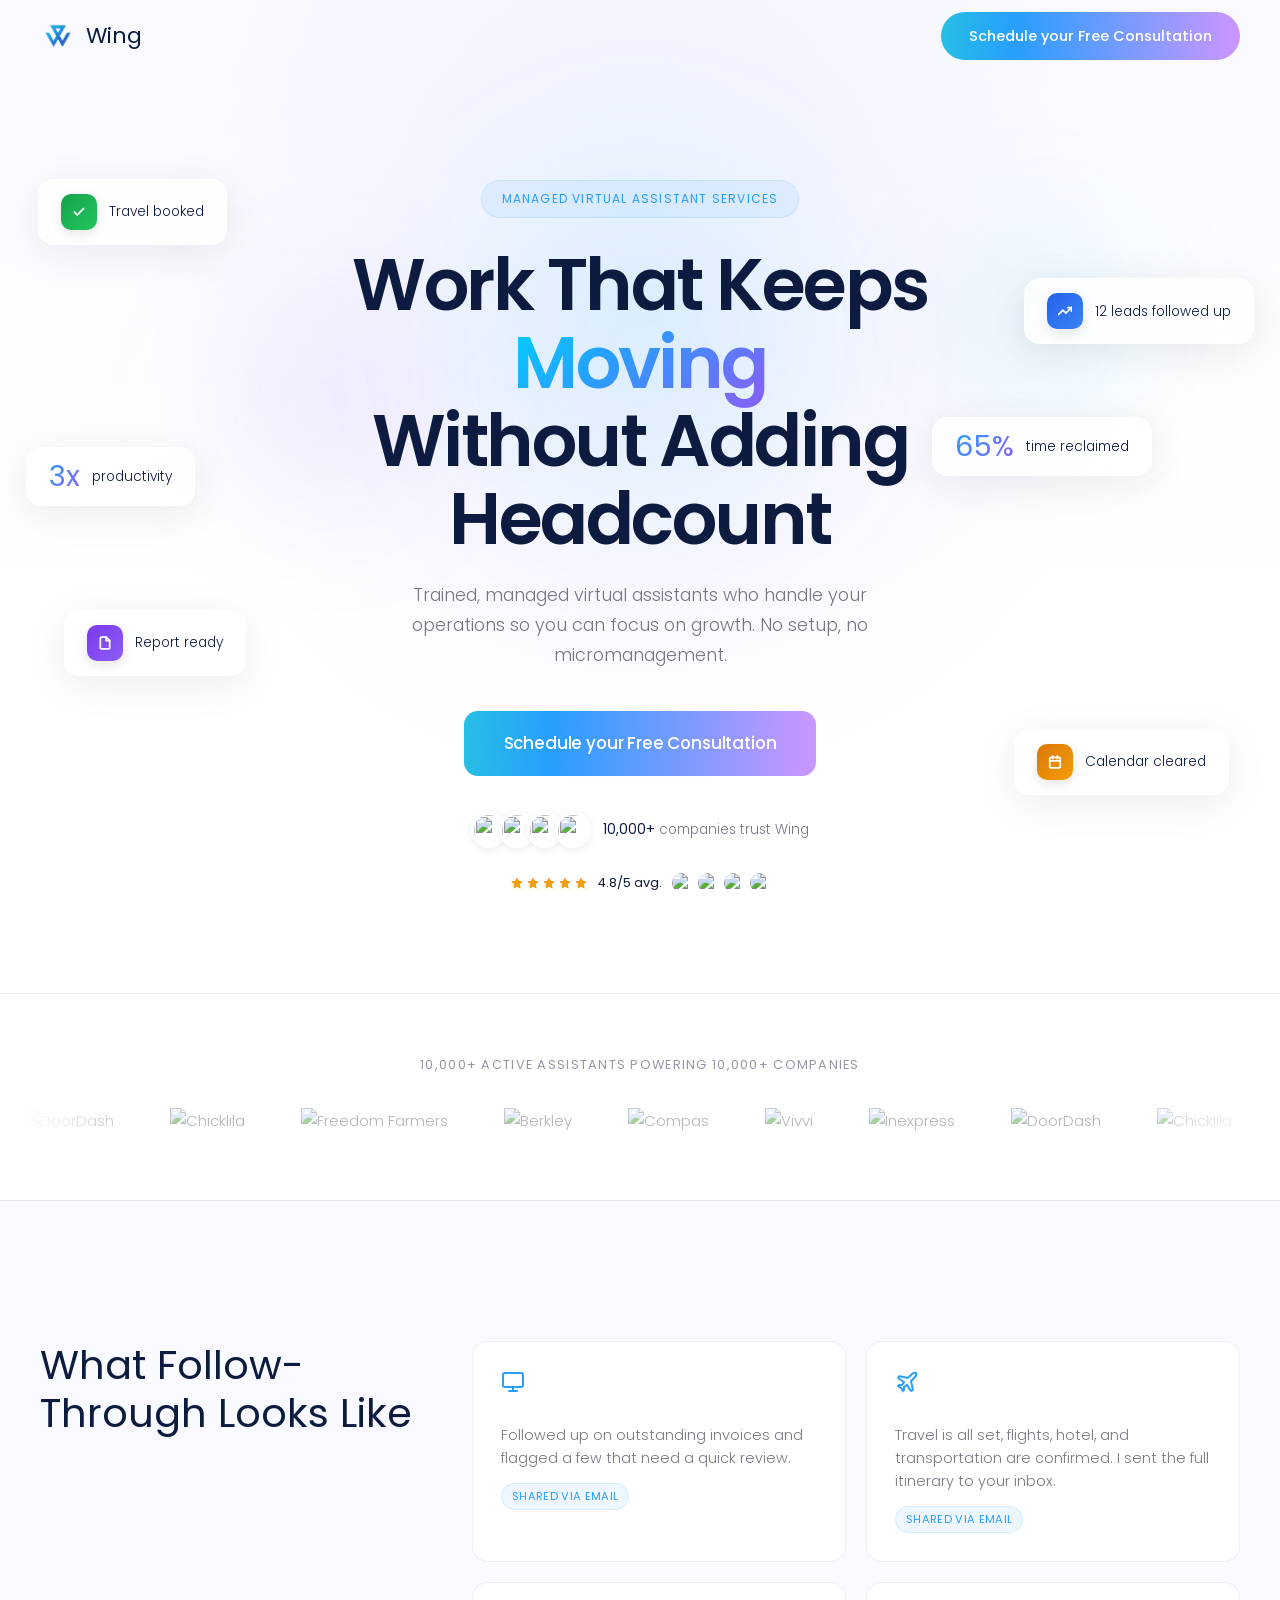
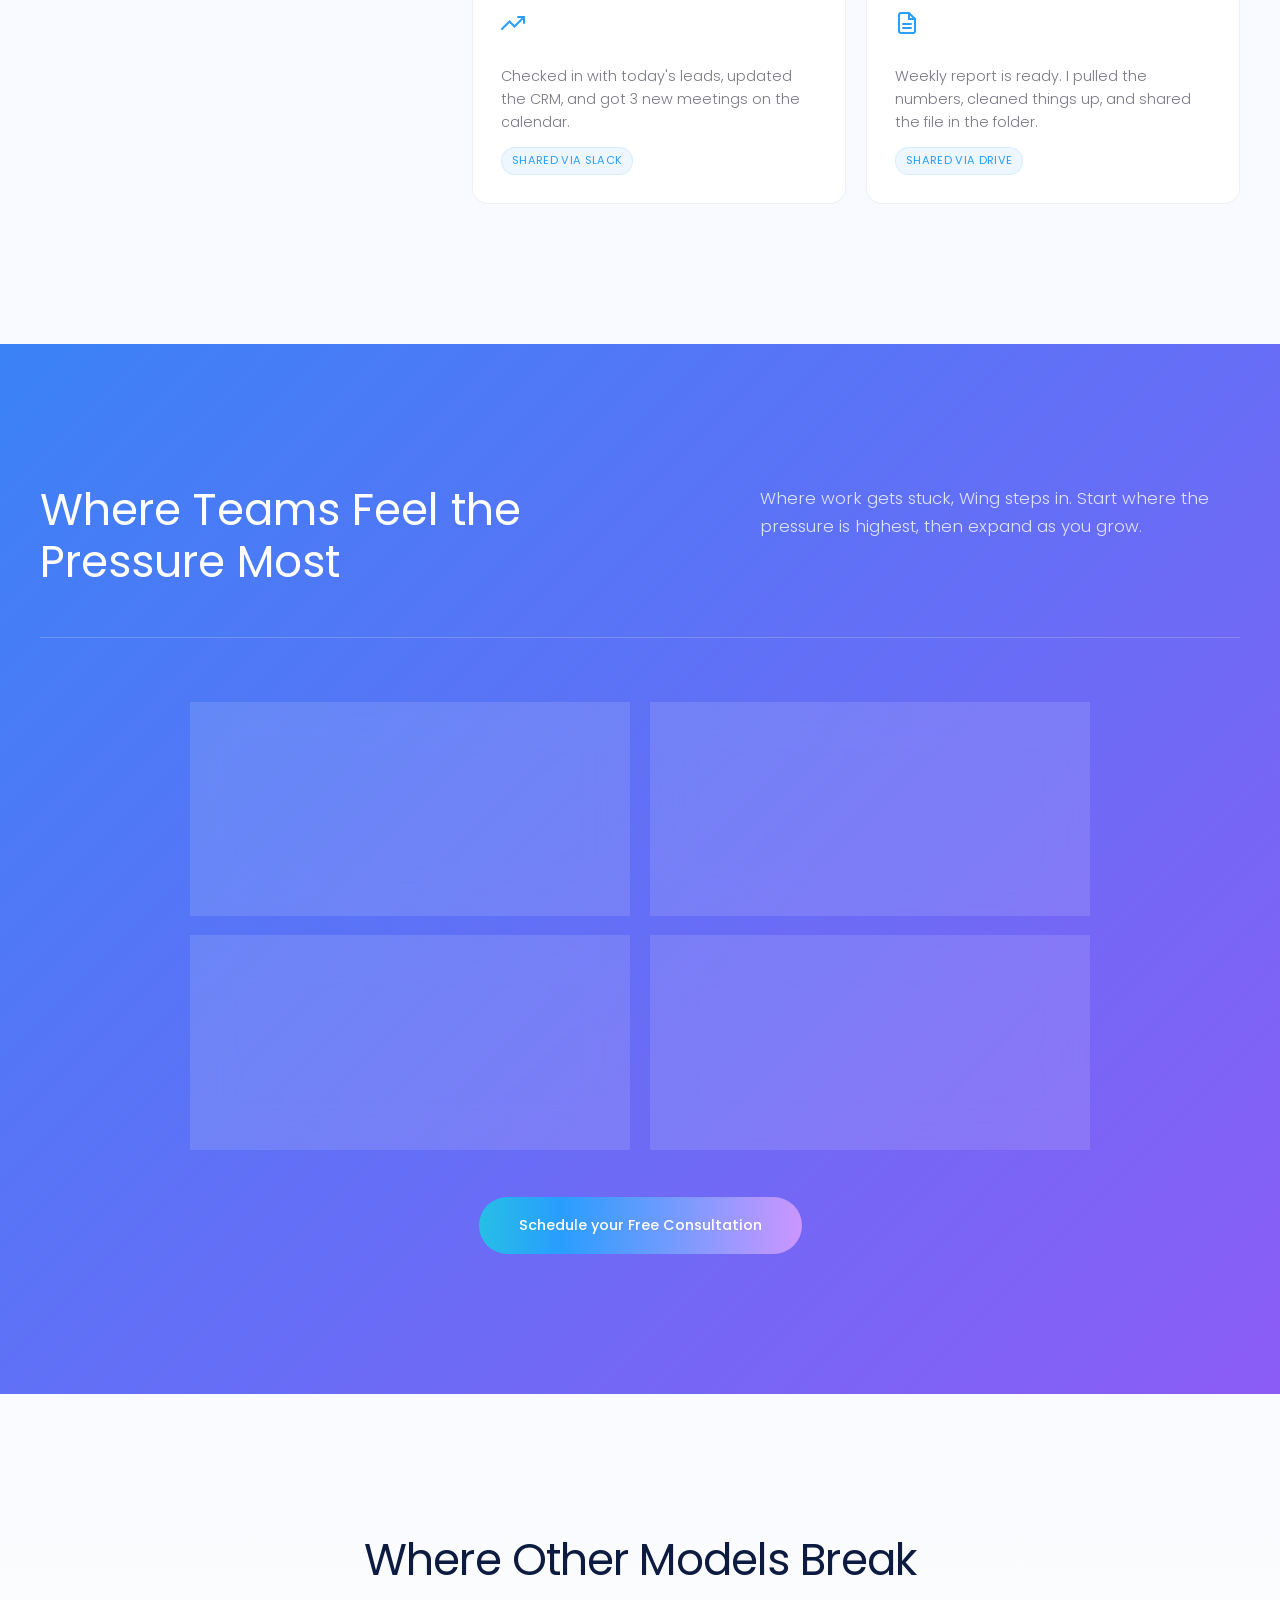
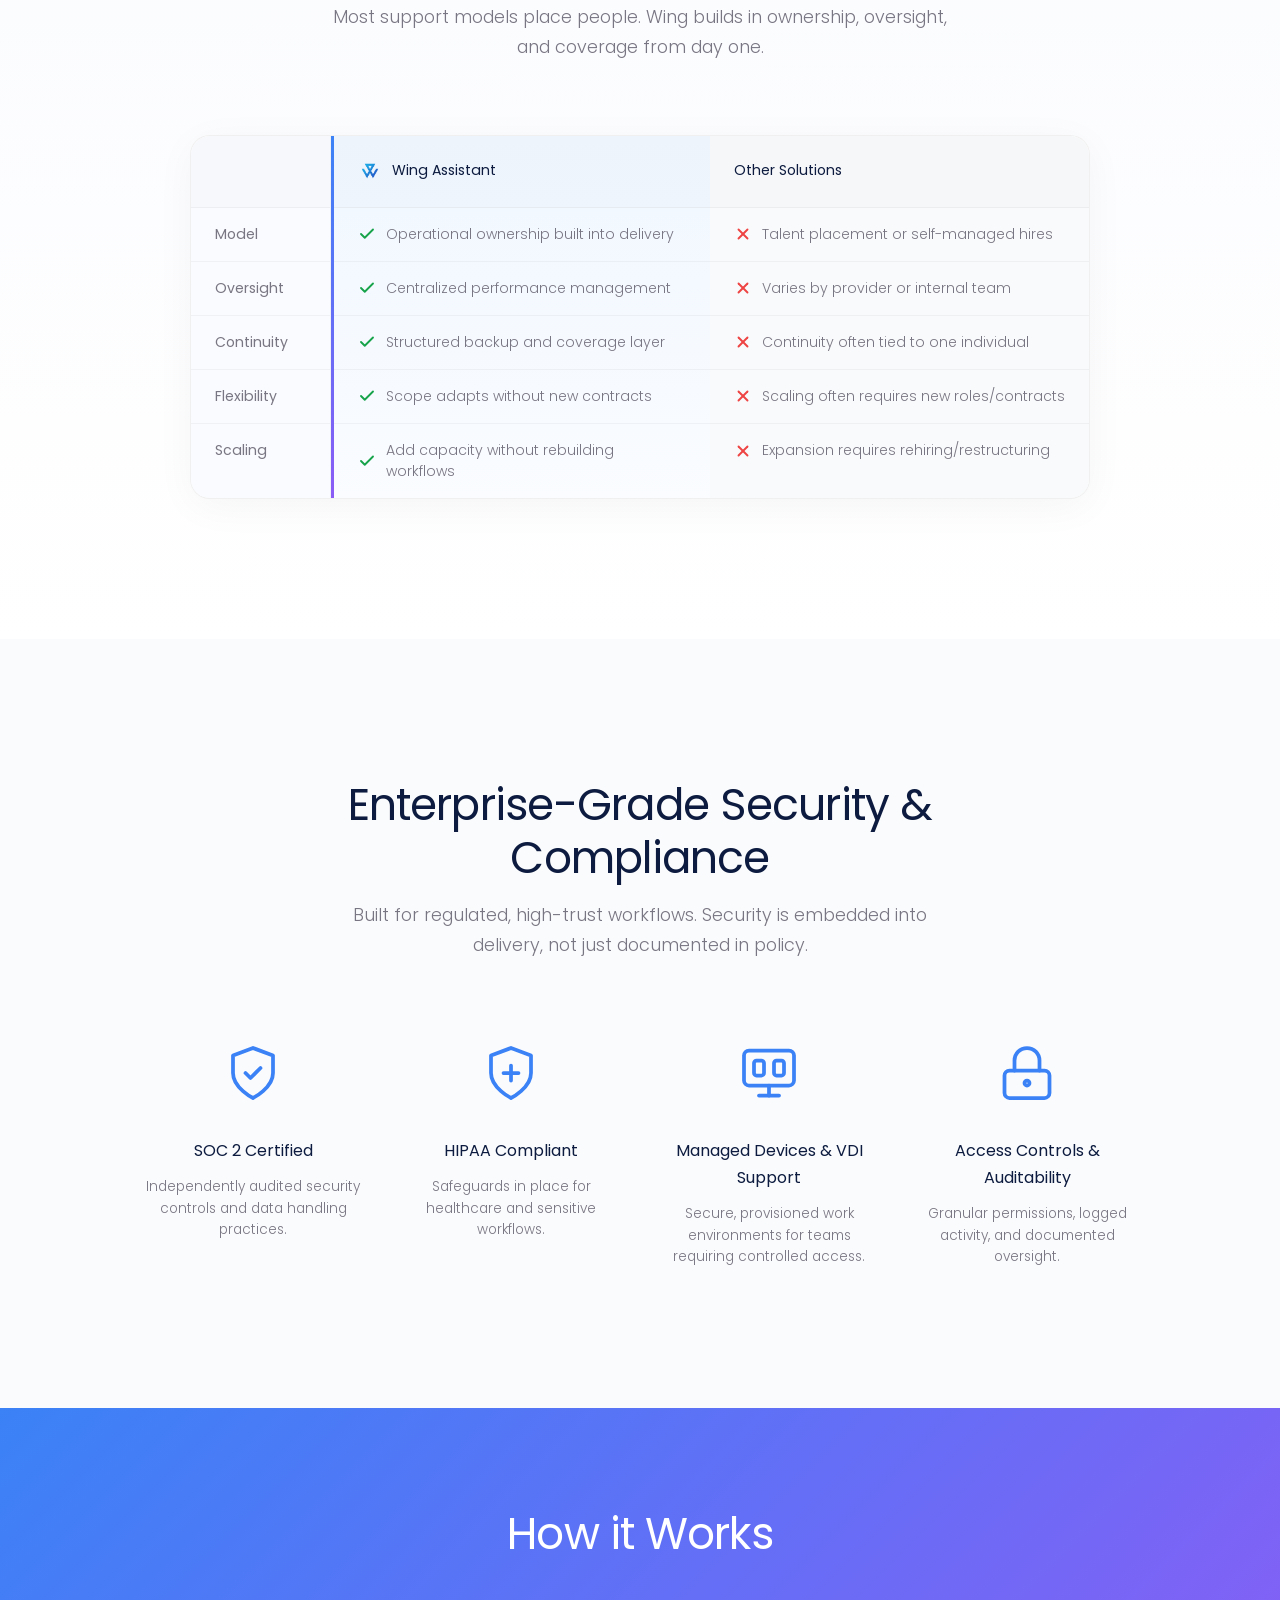
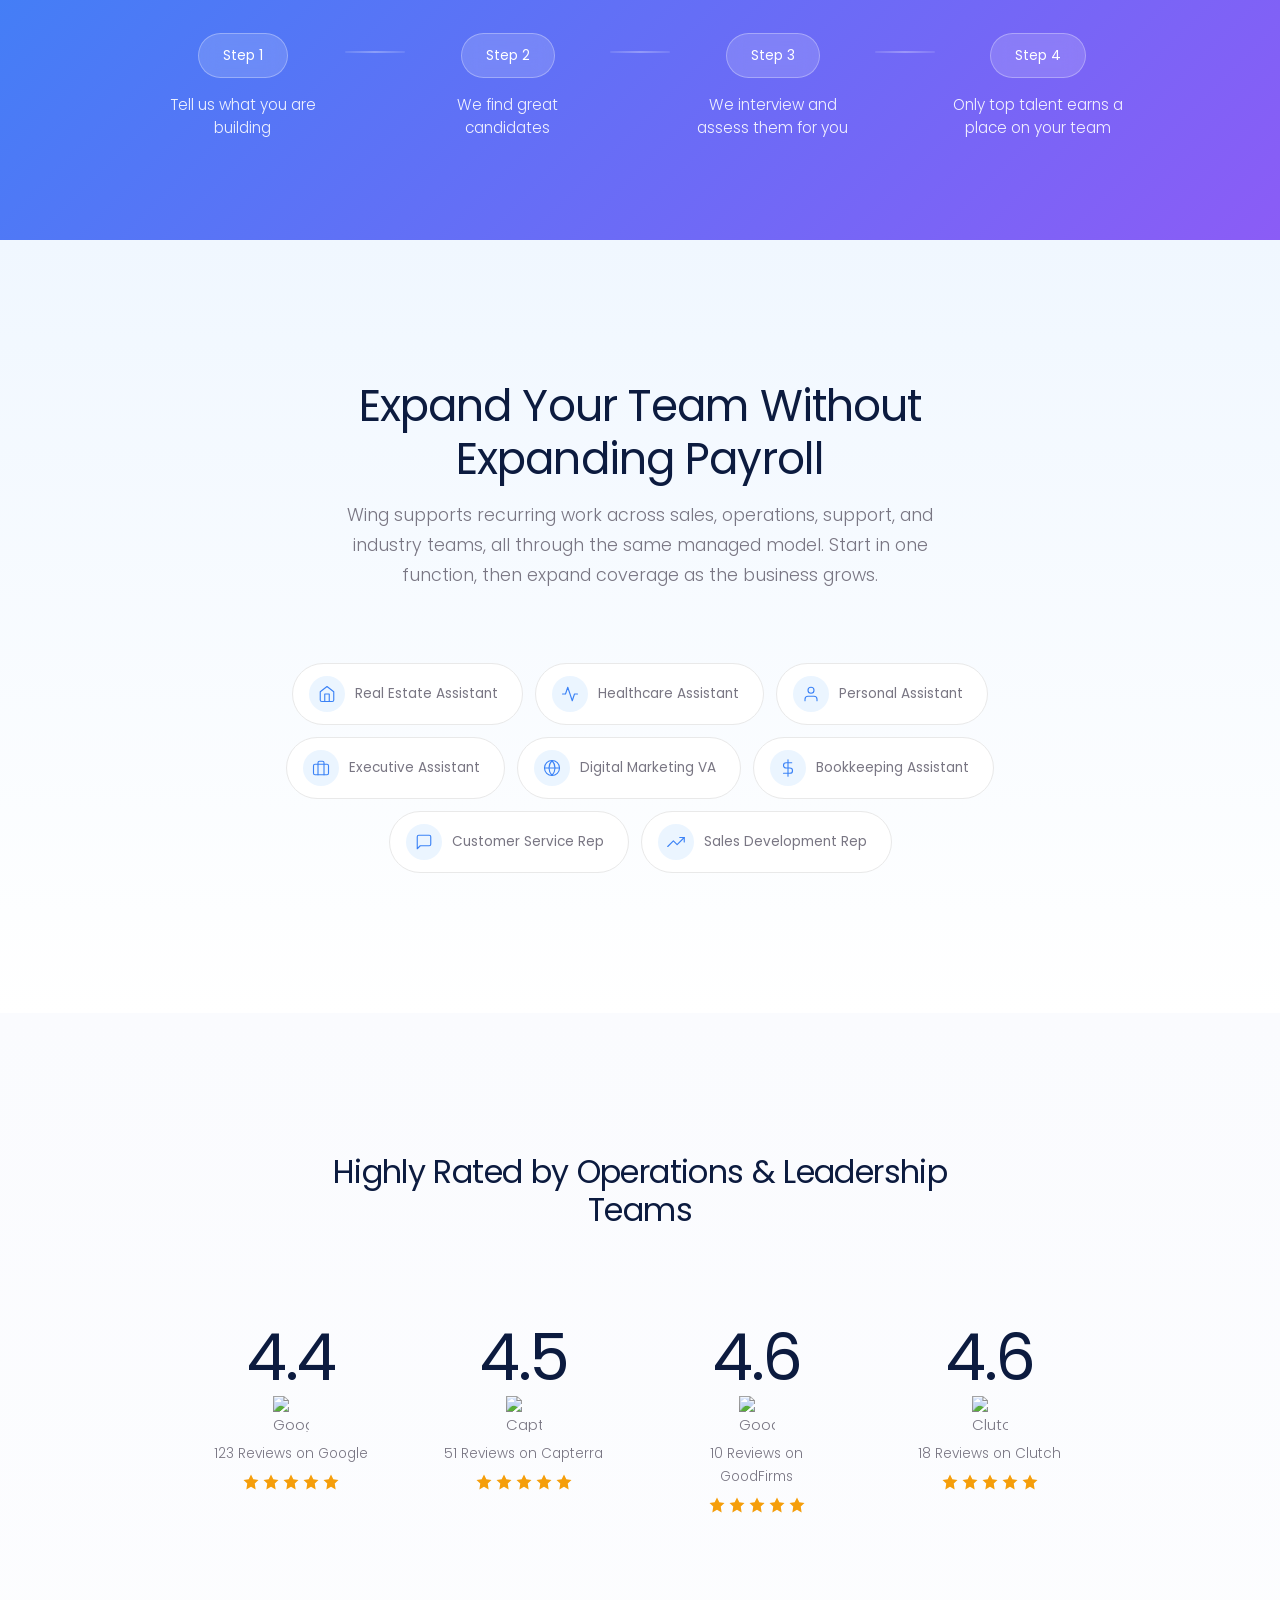
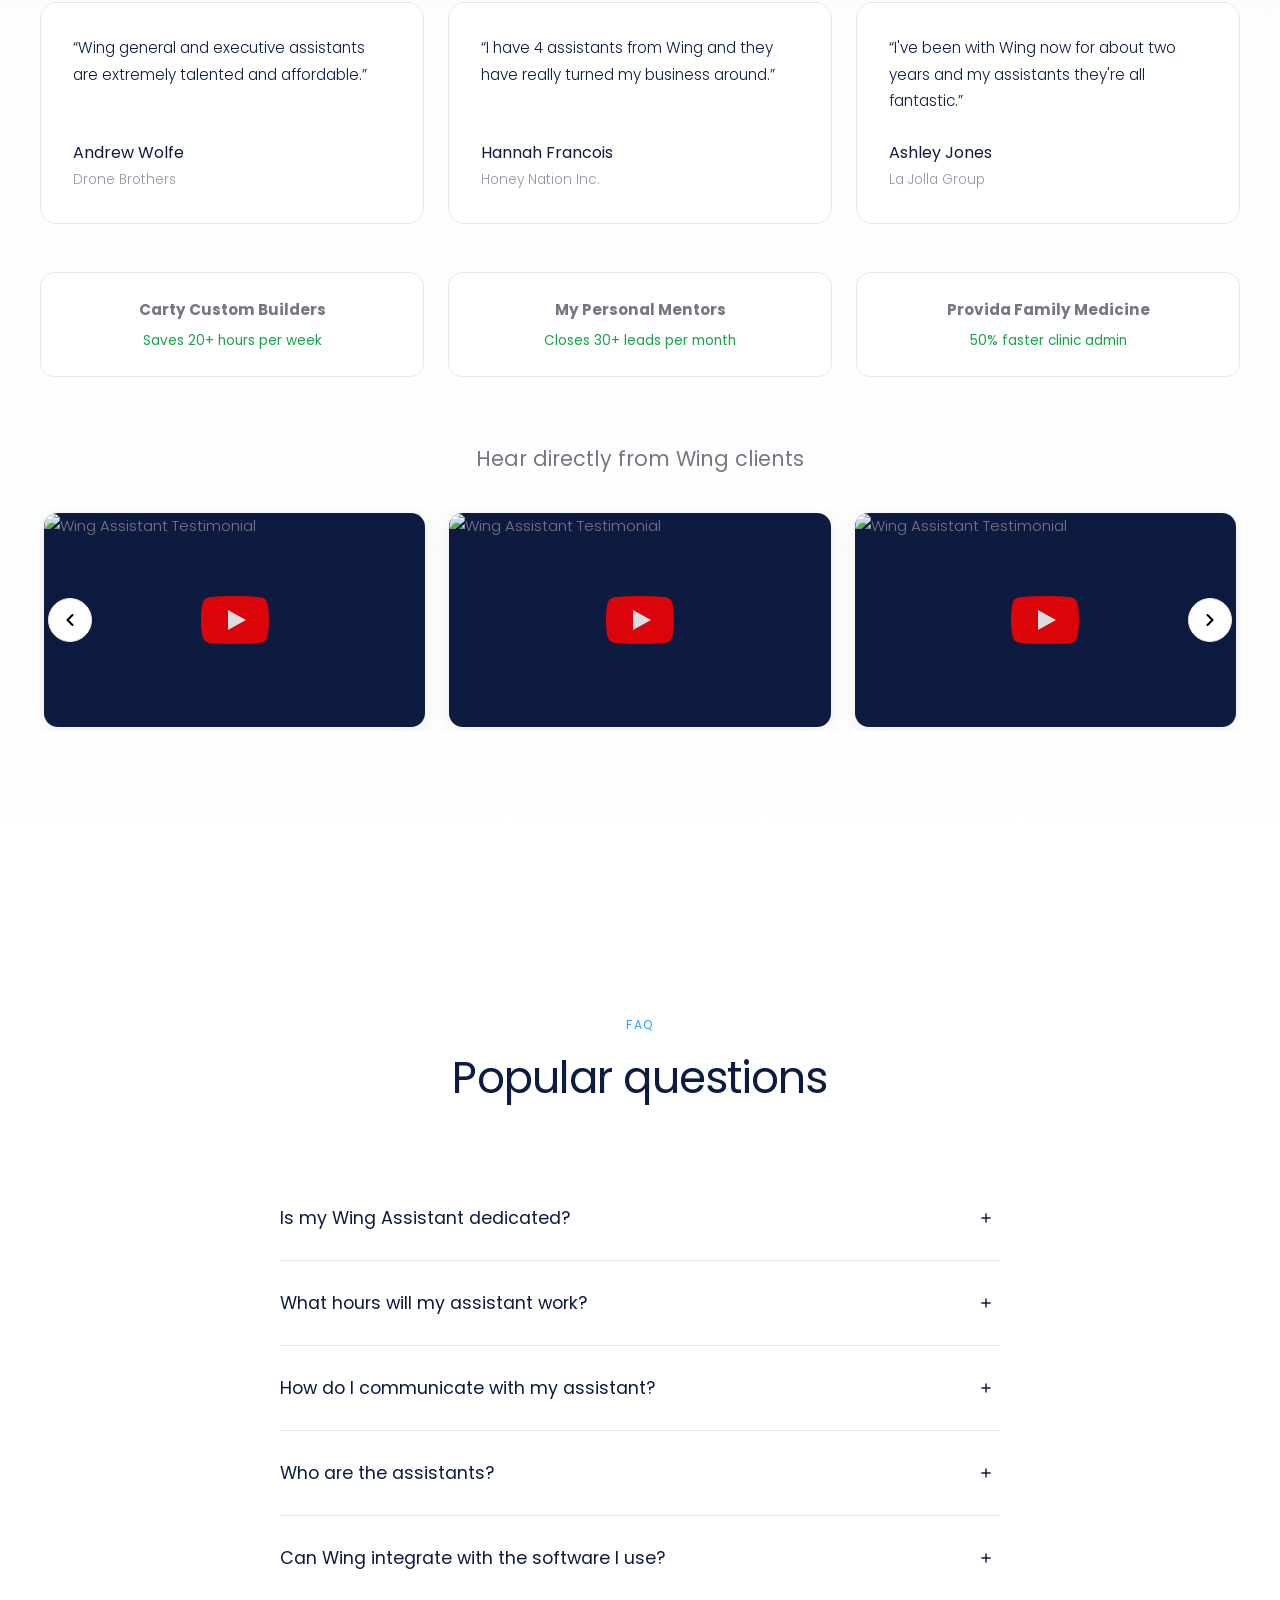
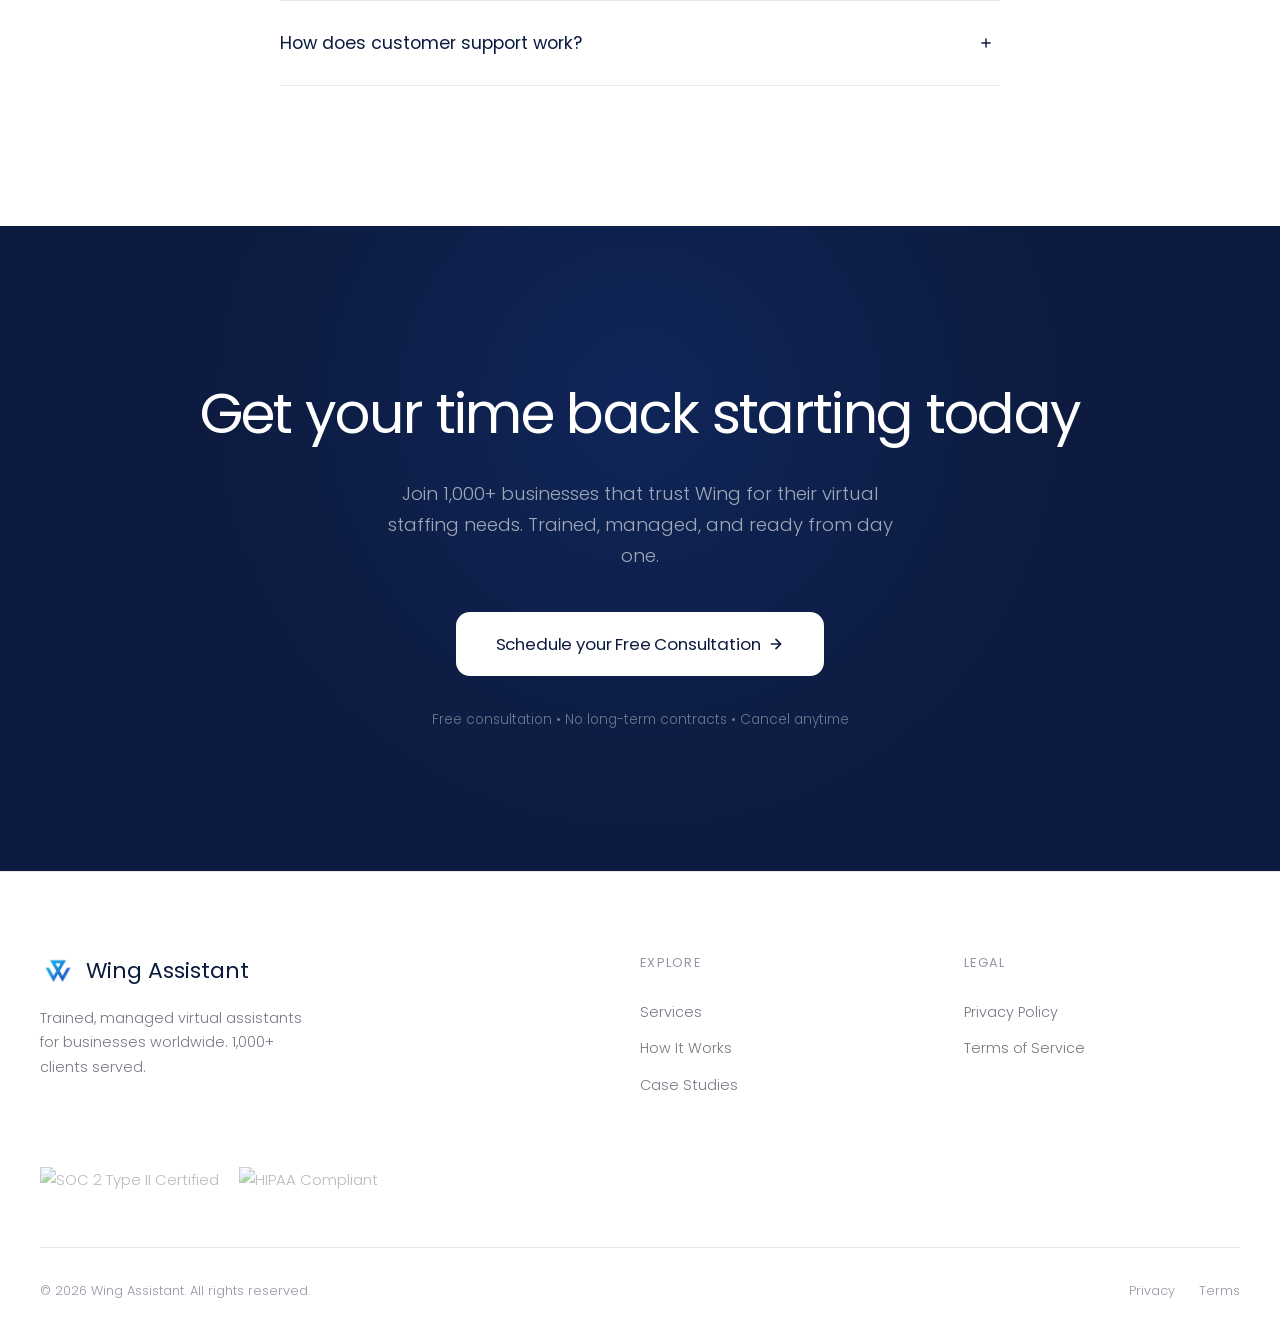
==== commit d6a66d1b: "Add Google Tag Manager (GTM-TL2CXT36) to all pages Inject GTM script in the <head> section of all 6 " ====
--- a/index.html
+++ b/index.html
@@ -1,6 +1,13 @@
 <!DOCTYPE html>
 <html lang="en">
 <head>
+  <!-- Google Tag Manager -->
+  <script>(function(w,d,s,l,i){w[l]=w[l]||[];w[l].push({'gtm.start':
+  new Date().getTime(),event:'gtm.js'});var f=d.getElementsByTagName(s)[0],
+  j=d.createElement(s),dl=l!='dataLayer'?'&l='+l:'';j.async=true;j.src=
+  'https://www.googletagmanager.com/gtm.js?id='+i+dl;f.parentNode.insertBefore(j,f);
+  })(window,document,'script','dataLayer','GTM-TL2CXT36');</script>
+  <!-- End Google Tag Manager -->
   <meta charset="UTF-8">
   <meta name="viewport" content="width=device-width, initial-scale=1.0">
   <title>Wing Assistant — Trained, Managed Virtual Assistants for Your Business</title>
@@ -23,7 +30,7 @@
         Wing
       </a>
       <div class="header-actions">
-        <a href="qualify.html" class="btn-cta-red">Schedule your Free Consultation</a>
+        <a href="qualify.html?agency=adm" class="btn-cta-red">Schedule your Free Consultation</a>
       </div>
     </div>
   </header>
@@ -67,7 +74,7 @@
         <h1>Work That Keeps <em>Moving</em><br>Without Adding Headcount</h1>
         <p class="hero-sub">Trained, managed virtual assistants who handle your operations so you can focus on growth. No setup, no micromanagement.</p>
         <div class="hero-ctas">
-          <a href="qualify.html" class="btn-primary btn-large">Schedule your Free Consultation</a>
+          <a href="qualify.html?agency=adm" class="btn-primary btn-large">Schedule your Free Consultation</a>
         </div>
         <div class="hero-social-proof">
           <div class="hero-avatars">
@@ -216,7 +223,7 @@
         </div>
       </div>
       <div class="section-cta fade-in">
-        <a href="qualify.html" class="btn-primary">Schedule your Free Consultation</a>
+        <a href="qualify.html?agency=adm" class="btn-primary">Schedule your Free Consultation</a>
       </div>
     </div>
   </section>
@@ -729,7 +736,7 @@
     <div class="container fade-in">
       <h2 class="text-reveal">Get your time back starting today</h2>
       <p>Join 1,000+ businesses that trust Wing for their virtual staffing needs. Trained, managed, and ready from day one.</p>
-      <a href="qualify.html" class="btn-primary btn-large">
+      <a href="qualify.html?agency=adm" class="btn-primary btn-large">
         Schedule your Free Consultation
         <svg width="16" height="16" viewBox="0 0 24 24" fill="none" stroke="currentColor" stroke-width="2.5" stroke-linecap="round" stroke-linejoin="round"><path d="M5 12h14M12 5l7 7-7 7"/></svg>
       </a>
@@ -776,7 +783,7 @@
 
   <!-- Sticky mobile CTA -->
   <div class="sticky-mobile-cta">
-    <a href="qualify.html" class="btn-primary btn-full">Schedule your Free Consultation</a>
+    <a href="qualify.html?agency=adm" class="btn-primary btn-full">Schedule your Free Consultation</a>
   </div>
 
   <script src="main.js"></script>
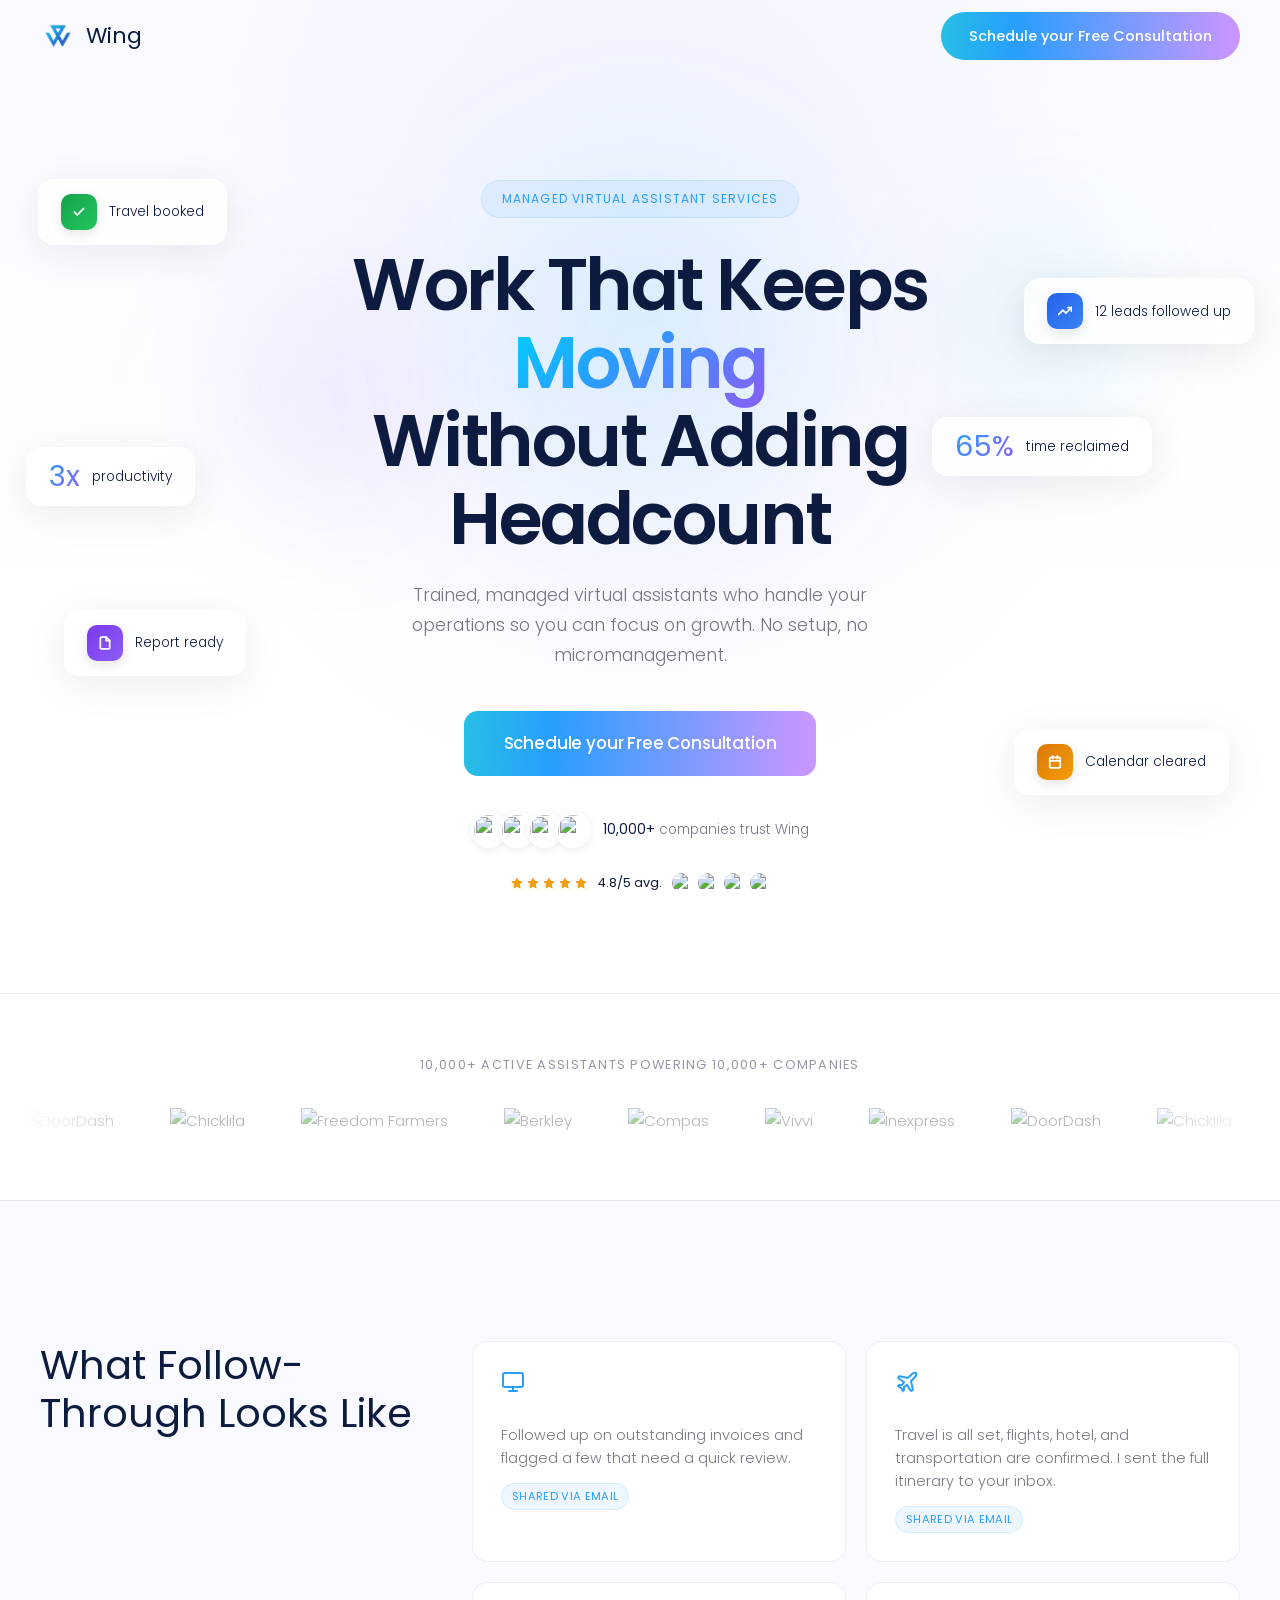
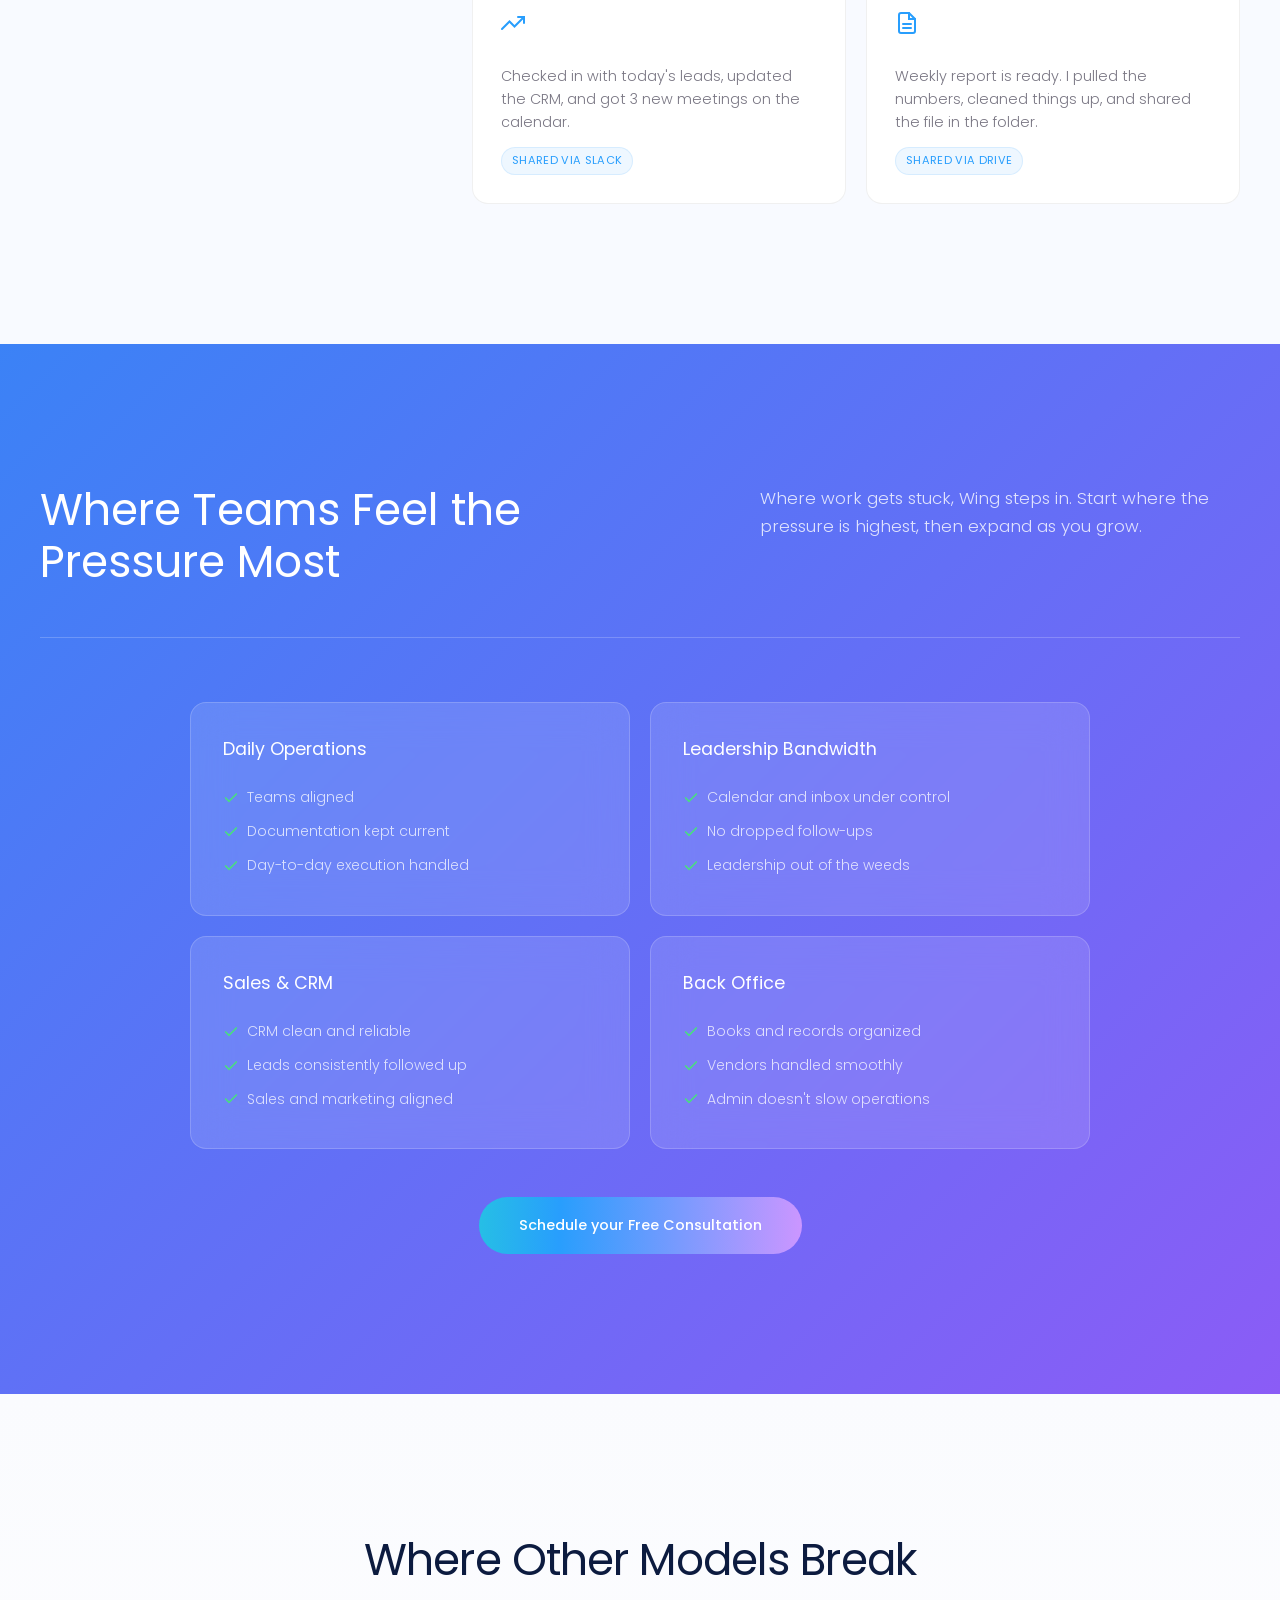
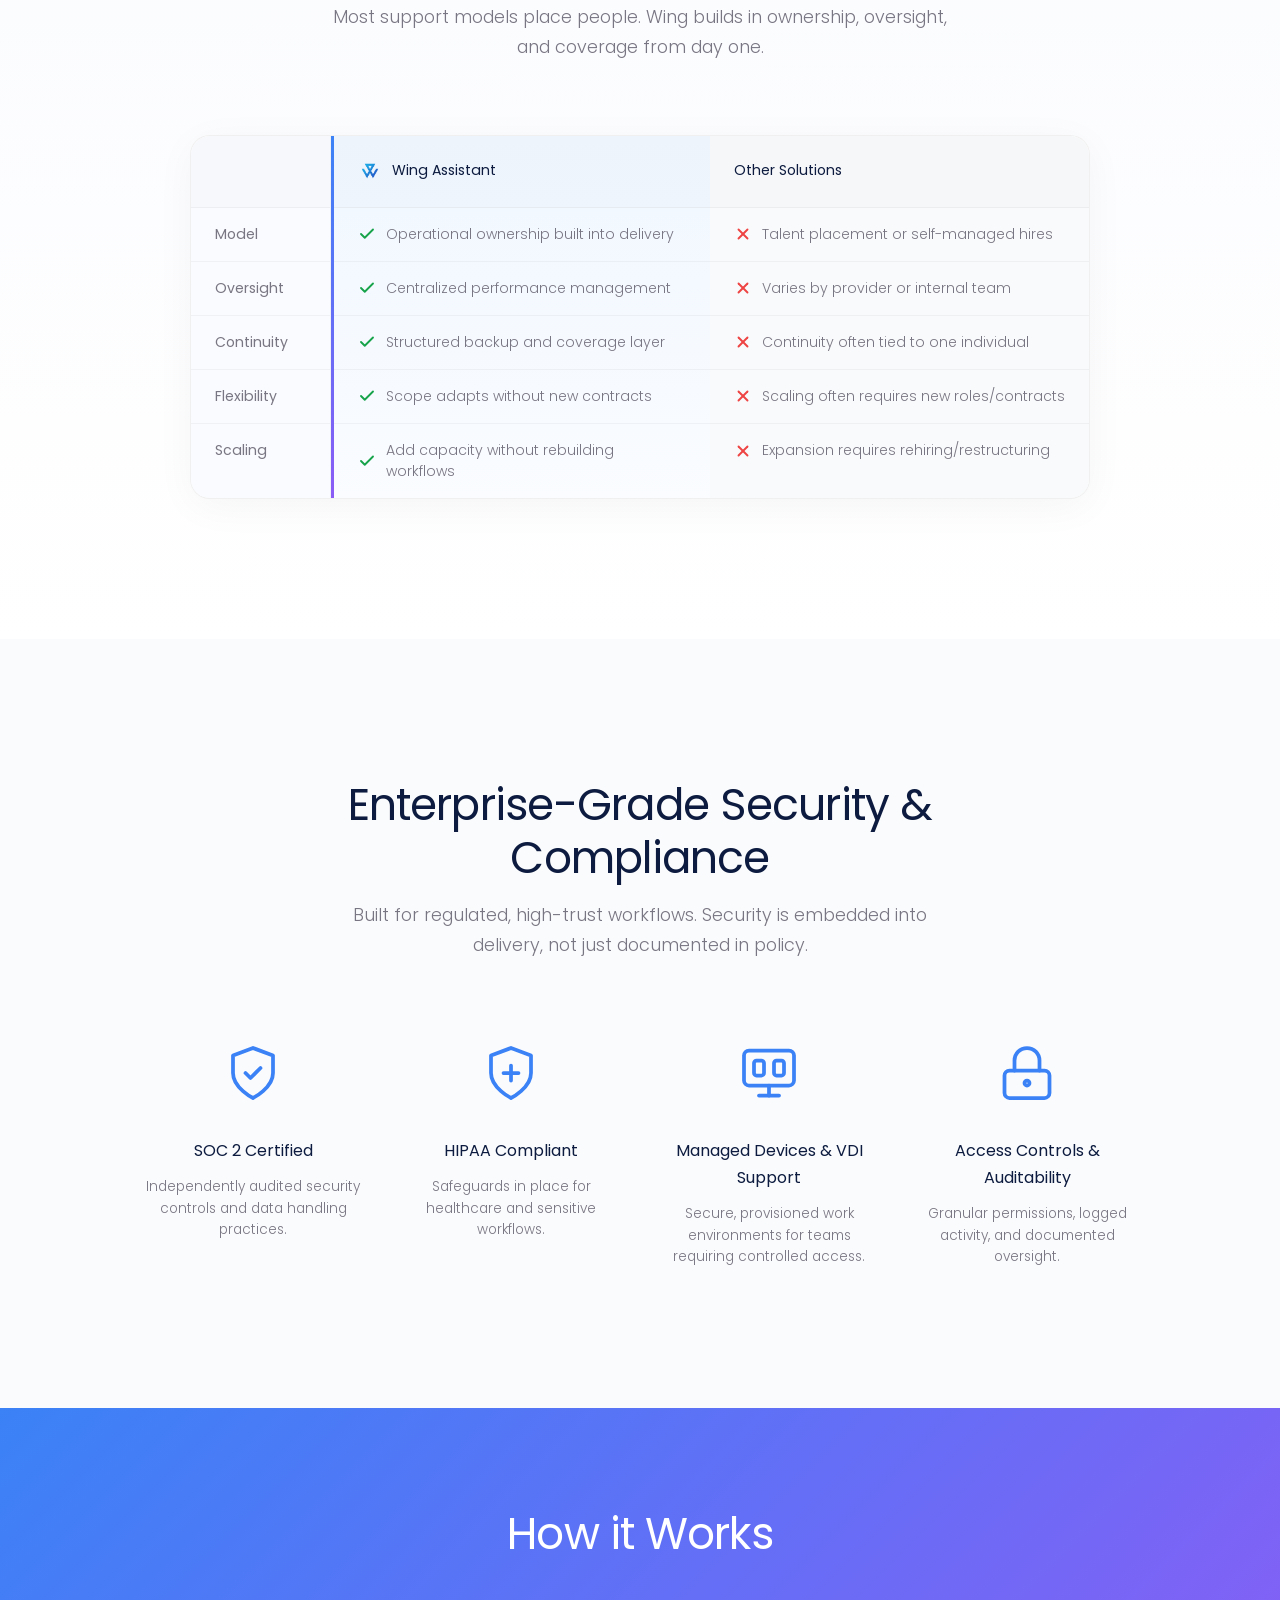
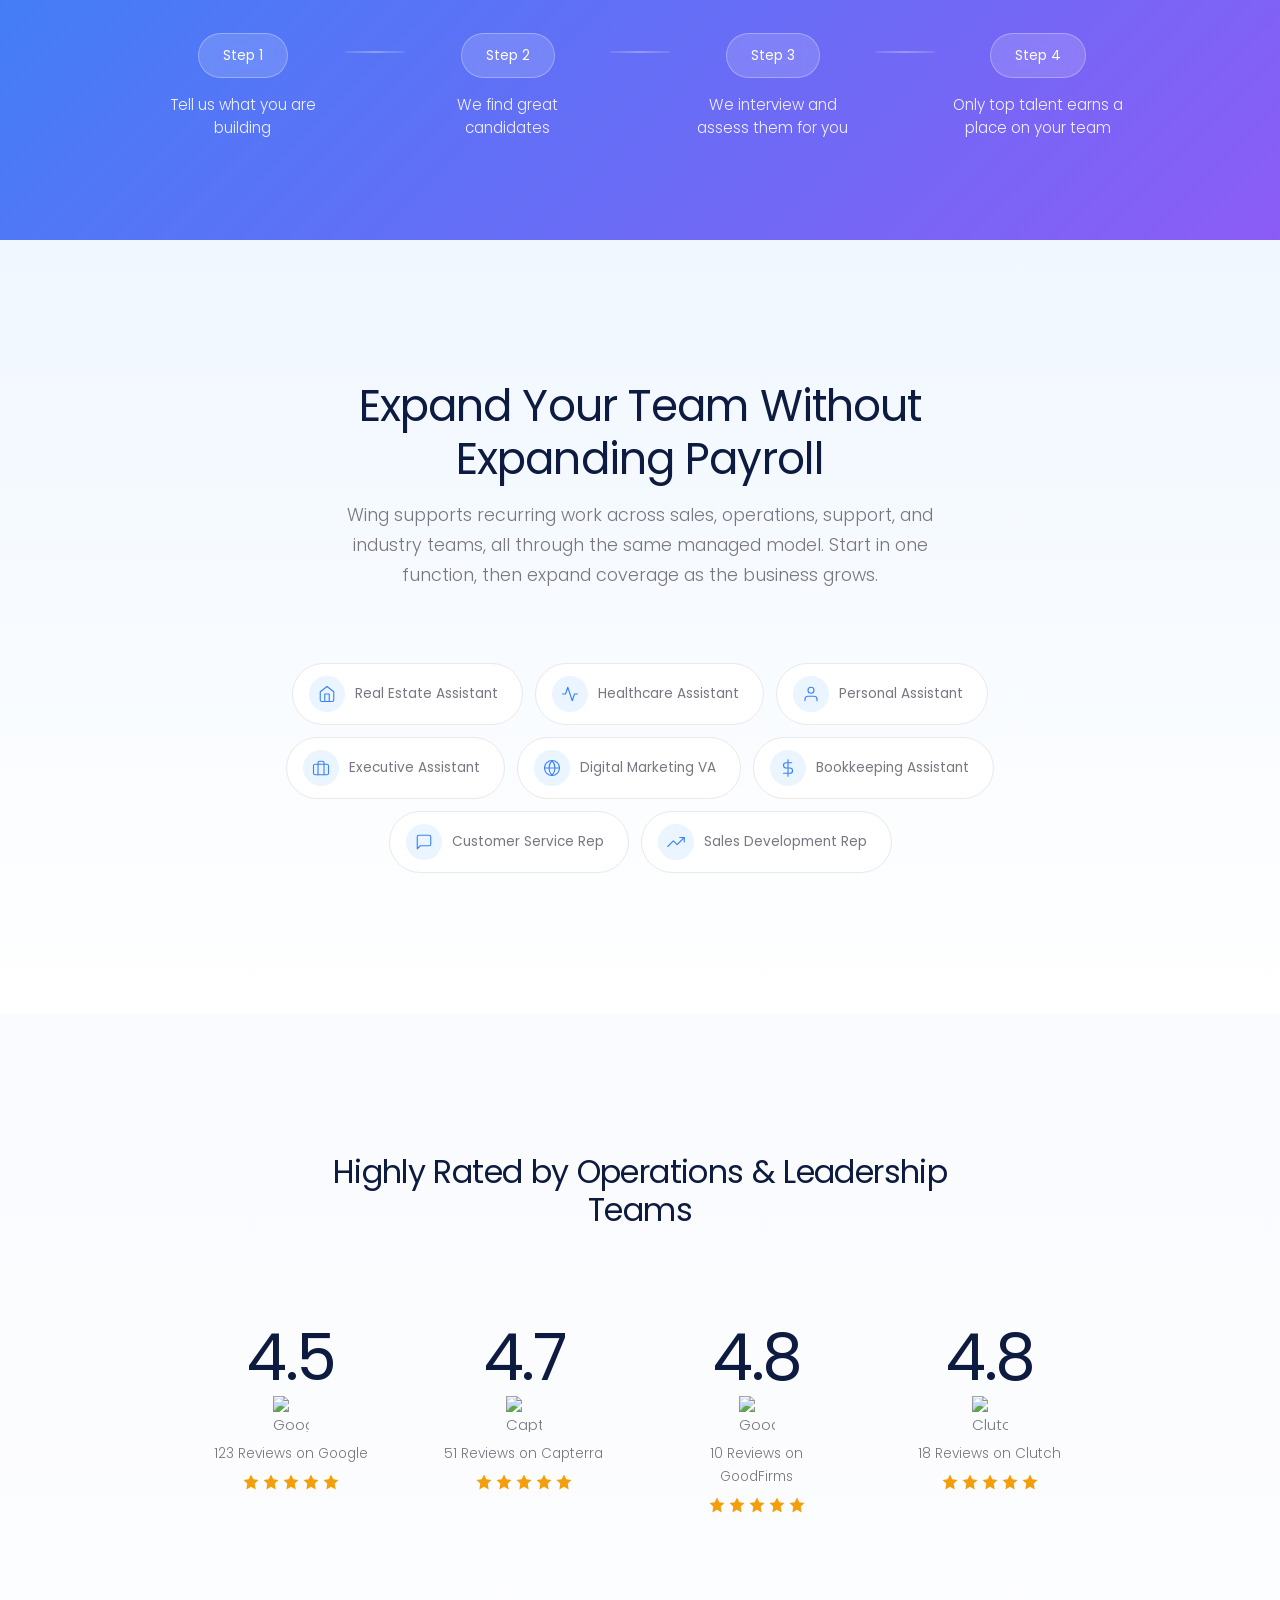
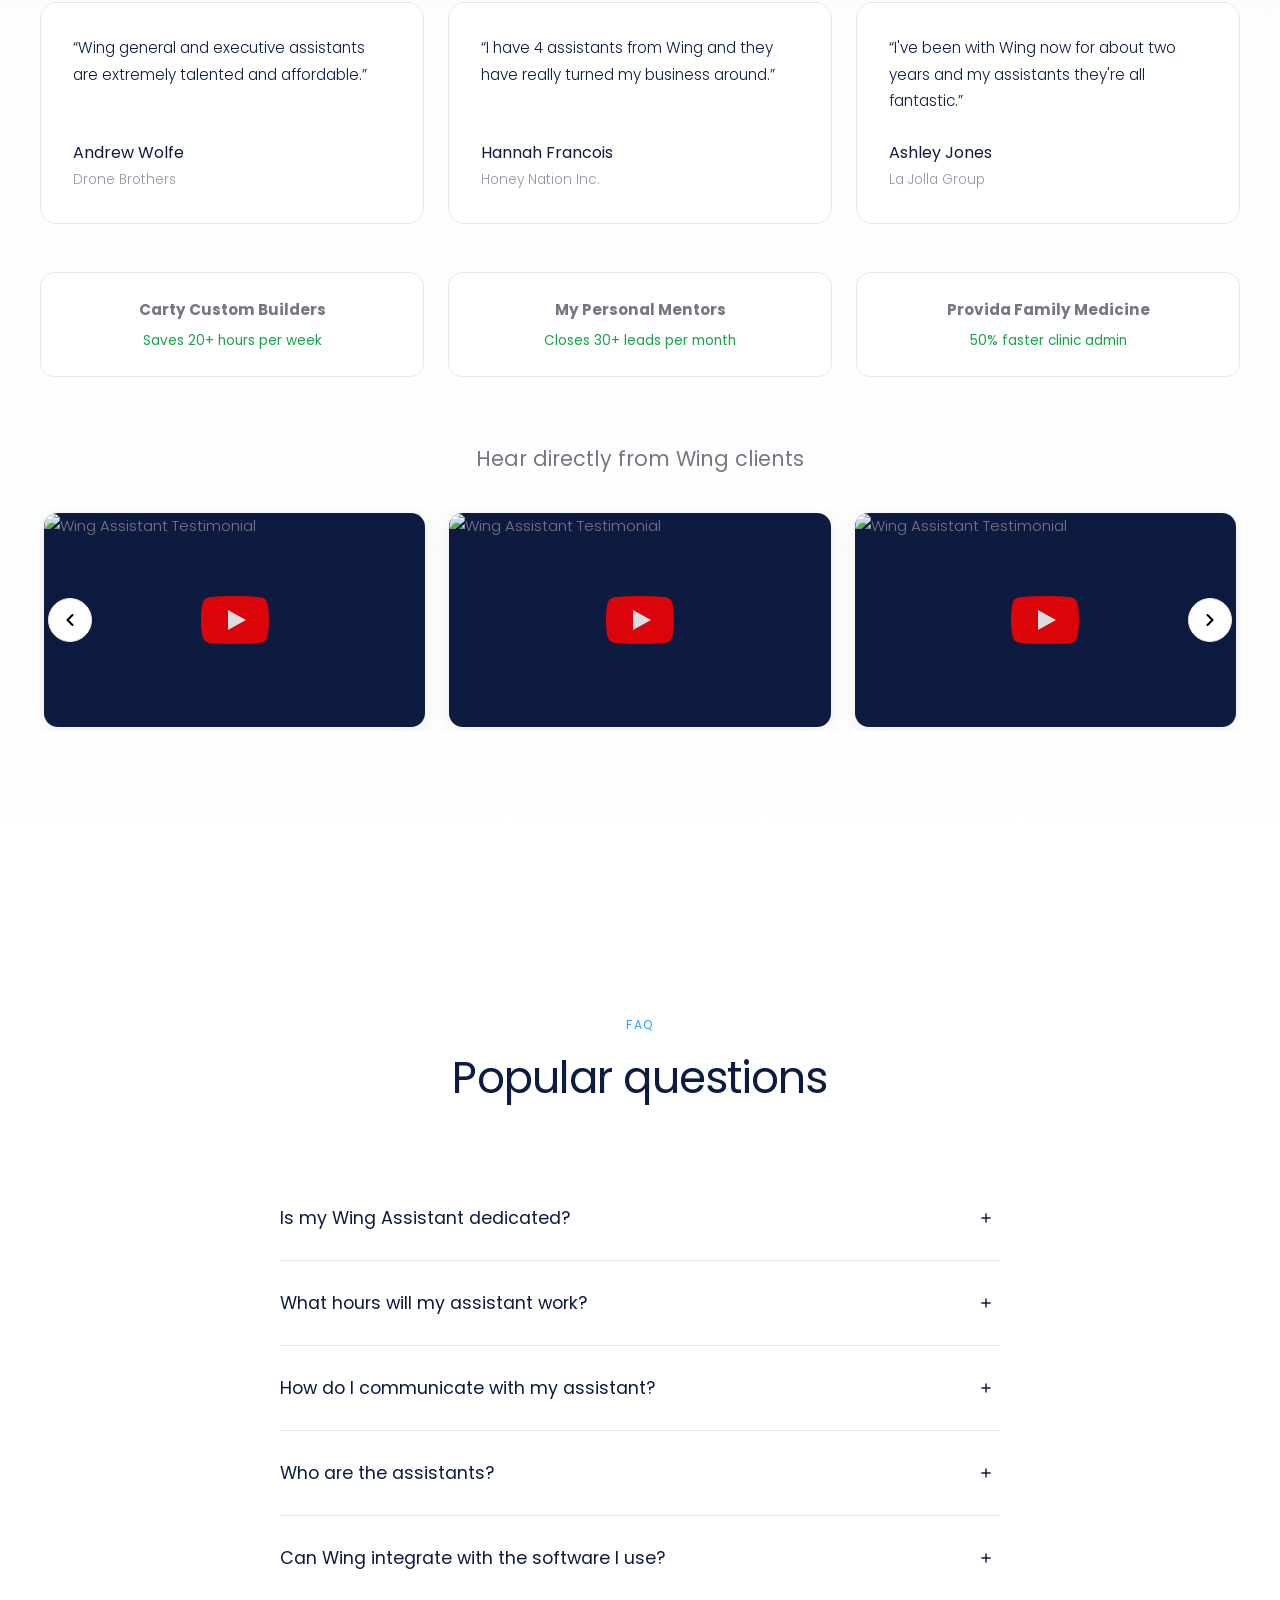
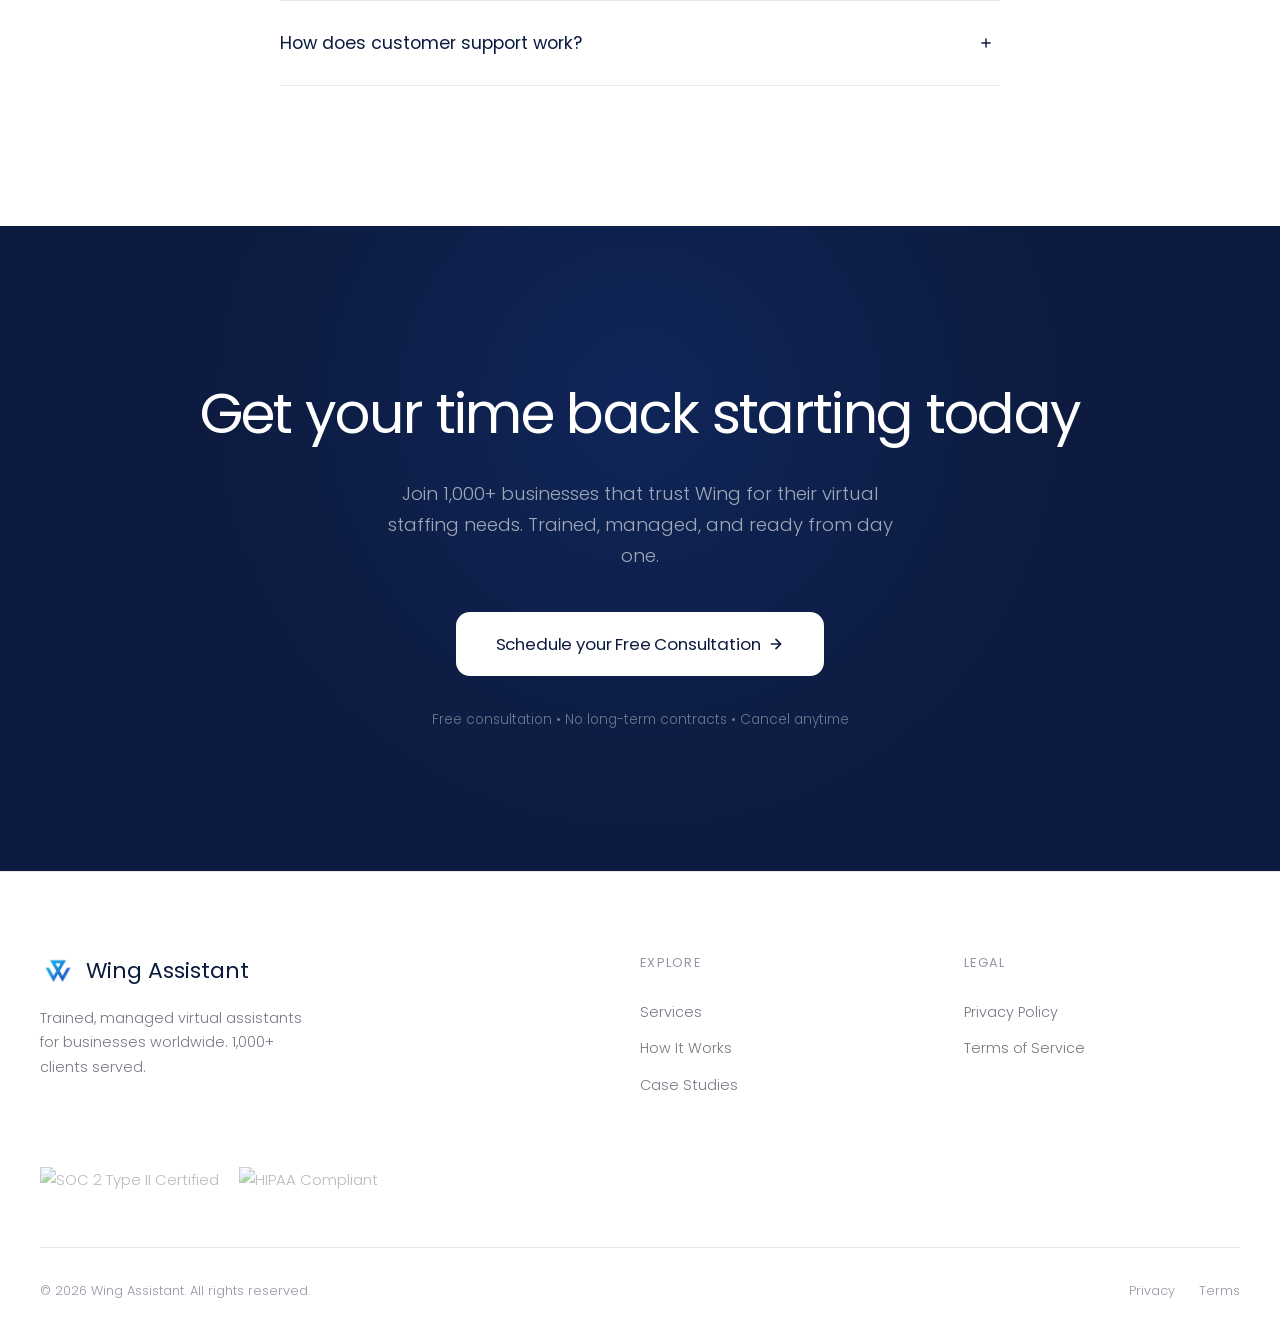
==== commit c6913dc4: "Update index.html Updated URL for "qualify.html" to "qualify.html?agency=adm"" ====
--- a/index.html
+++ b/index.html
@@ -1,13 +1,6 @@
 <!DOCTYPE html>
 <html lang="en">
 <head>
-  <!-- Google Tag Manager -->
-  <script>(function(w,d,s,l,i){w[l]=w[l]||[];w[l].push({'gtm.start':
-  new Date().getTime(),event:'gtm.js'});var f=d.getElementsByTagName(s)[0],
-  j=d.createElement(s),dl=l!='dataLayer'?'&l='+l:'';j.async=true;j.src=
-  'https://www.googletagmanager.com/gtm.js?id='+i+dl;f.parentNode.insertBefore(j,f);
-  })(window,document,'script','dataLayer','GTM-TL2CXT36');</script>
-  <!-- End Google Tag Manager -->
   <meta charset="UTF-8">
   <meta name="viewport" content="width=device-width, initial-scale=1.0">
   <title>Wing Assistant — Trained, Managed Virtual Assistants for Your Business</title>
@@ -74,7 +67,7 @@
         <h1>Work That Keeps <em>Moving</em><br>Without Adding Headcount</h1>
         <p class="hero-sub">Trained, managed virtual assistants who handle your operations so you can focus on growth. No setup, no micromanagement.</p>
         <div class="hero-ctas">
-          <a href="qualify.html?agency=adm" class="btn-primary btn-large">Schedule your Free Consultation</a>
+          <a href="" class="btn-primary btn-large">Schedule your Free Consultation</a>
         </div>
         <div class="hero-social-proof">
           <div class="hero-avatars">
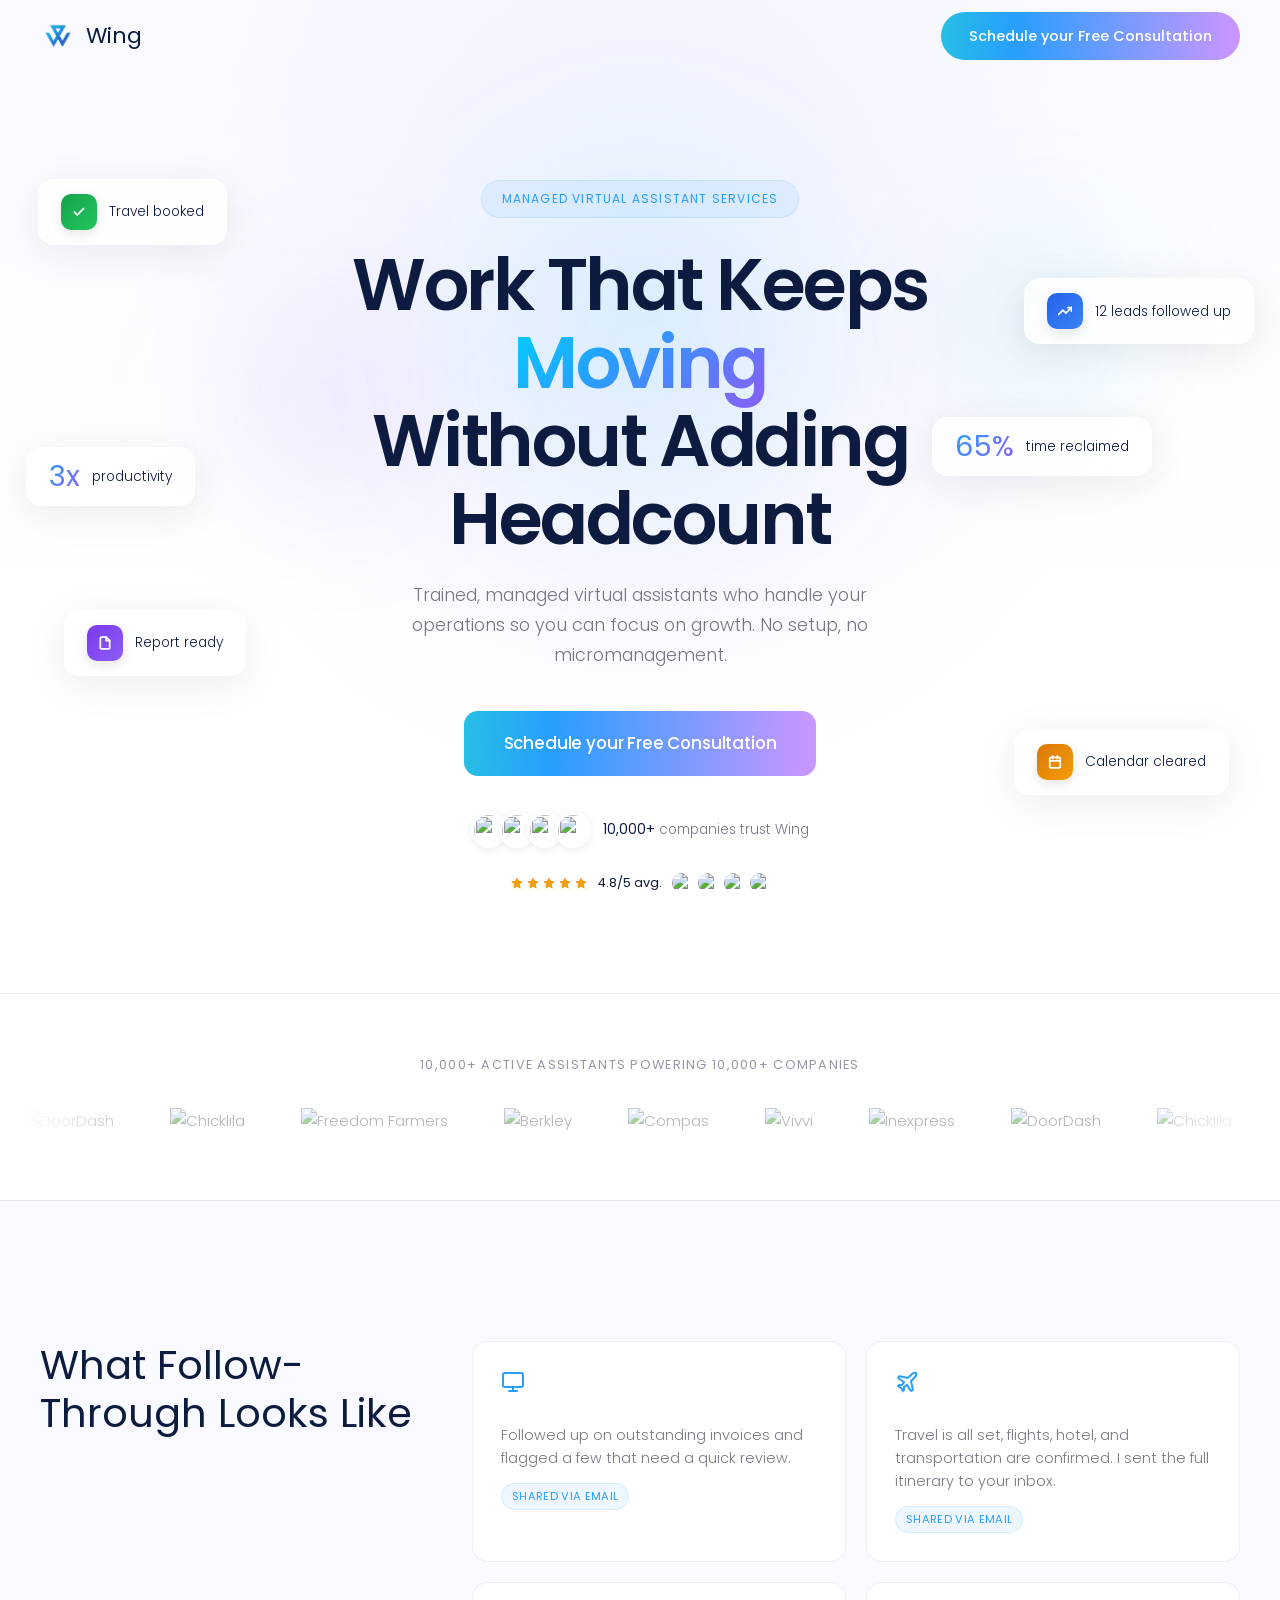
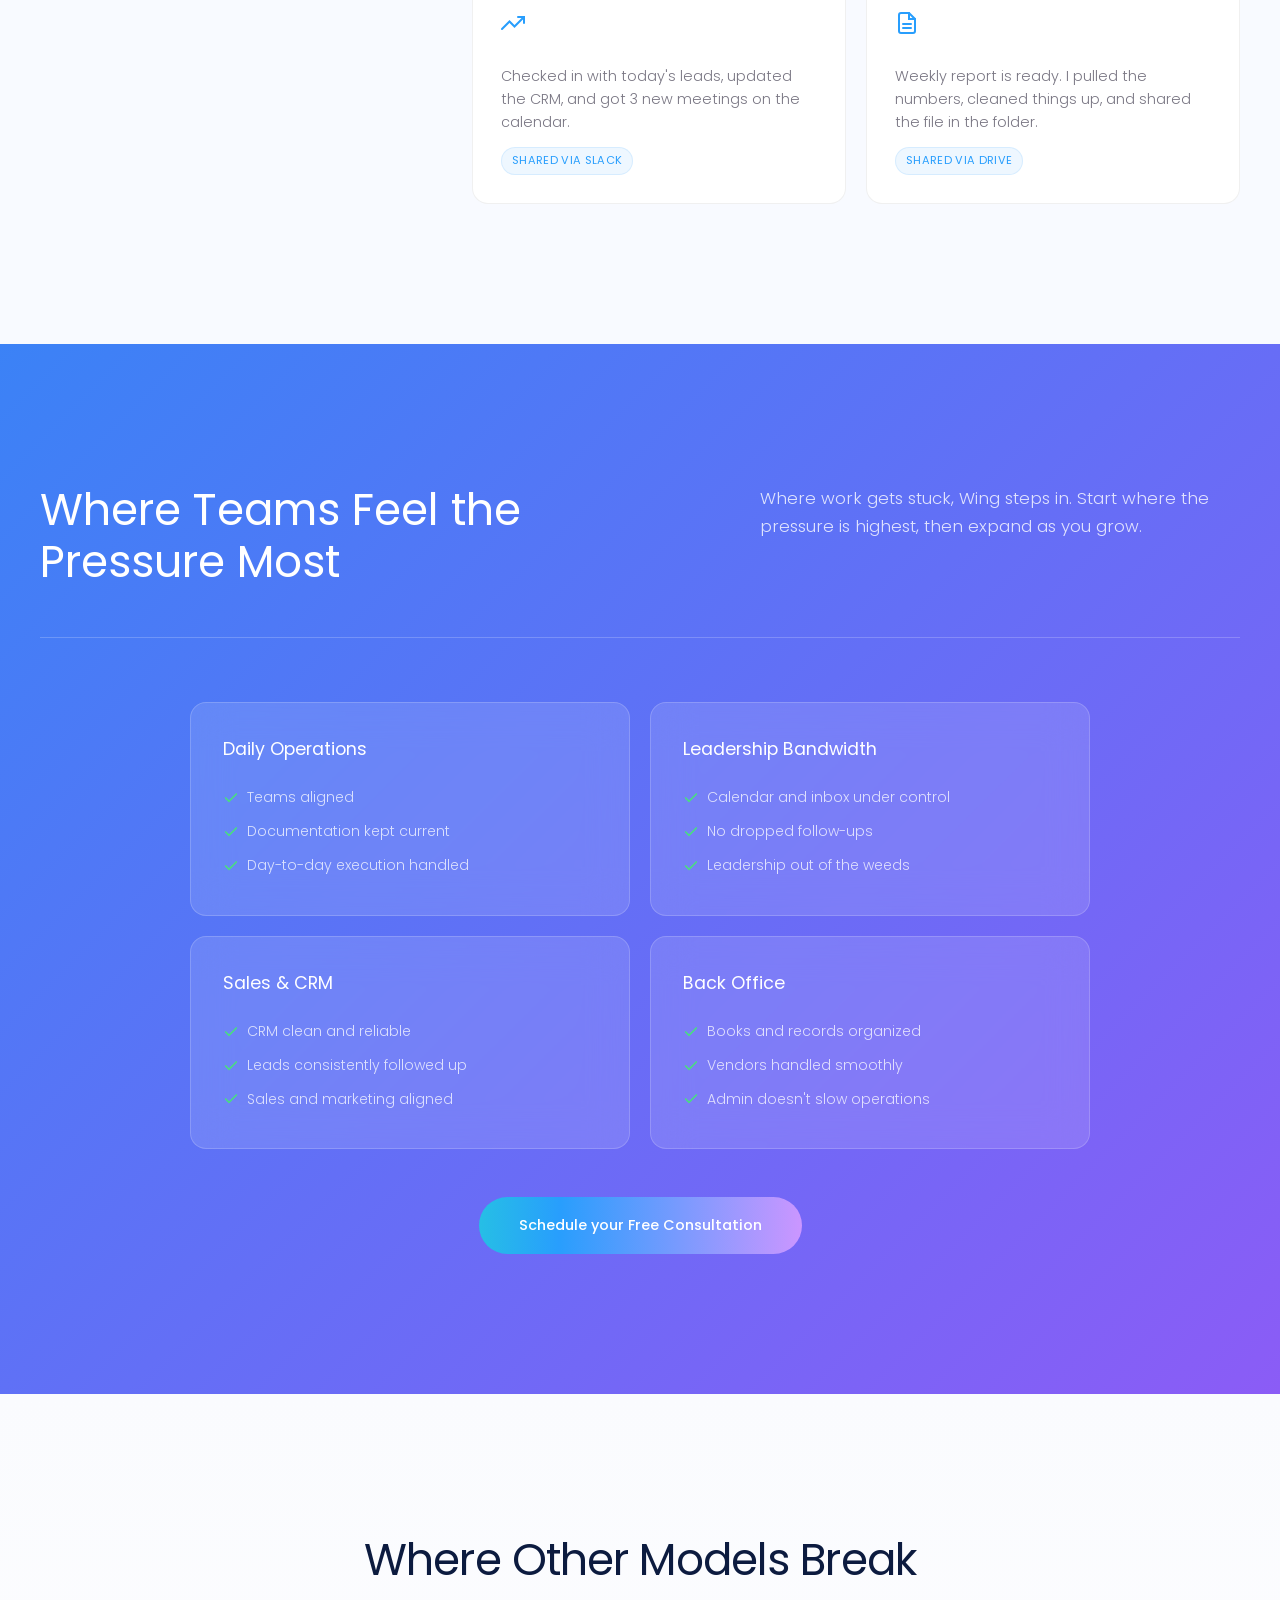
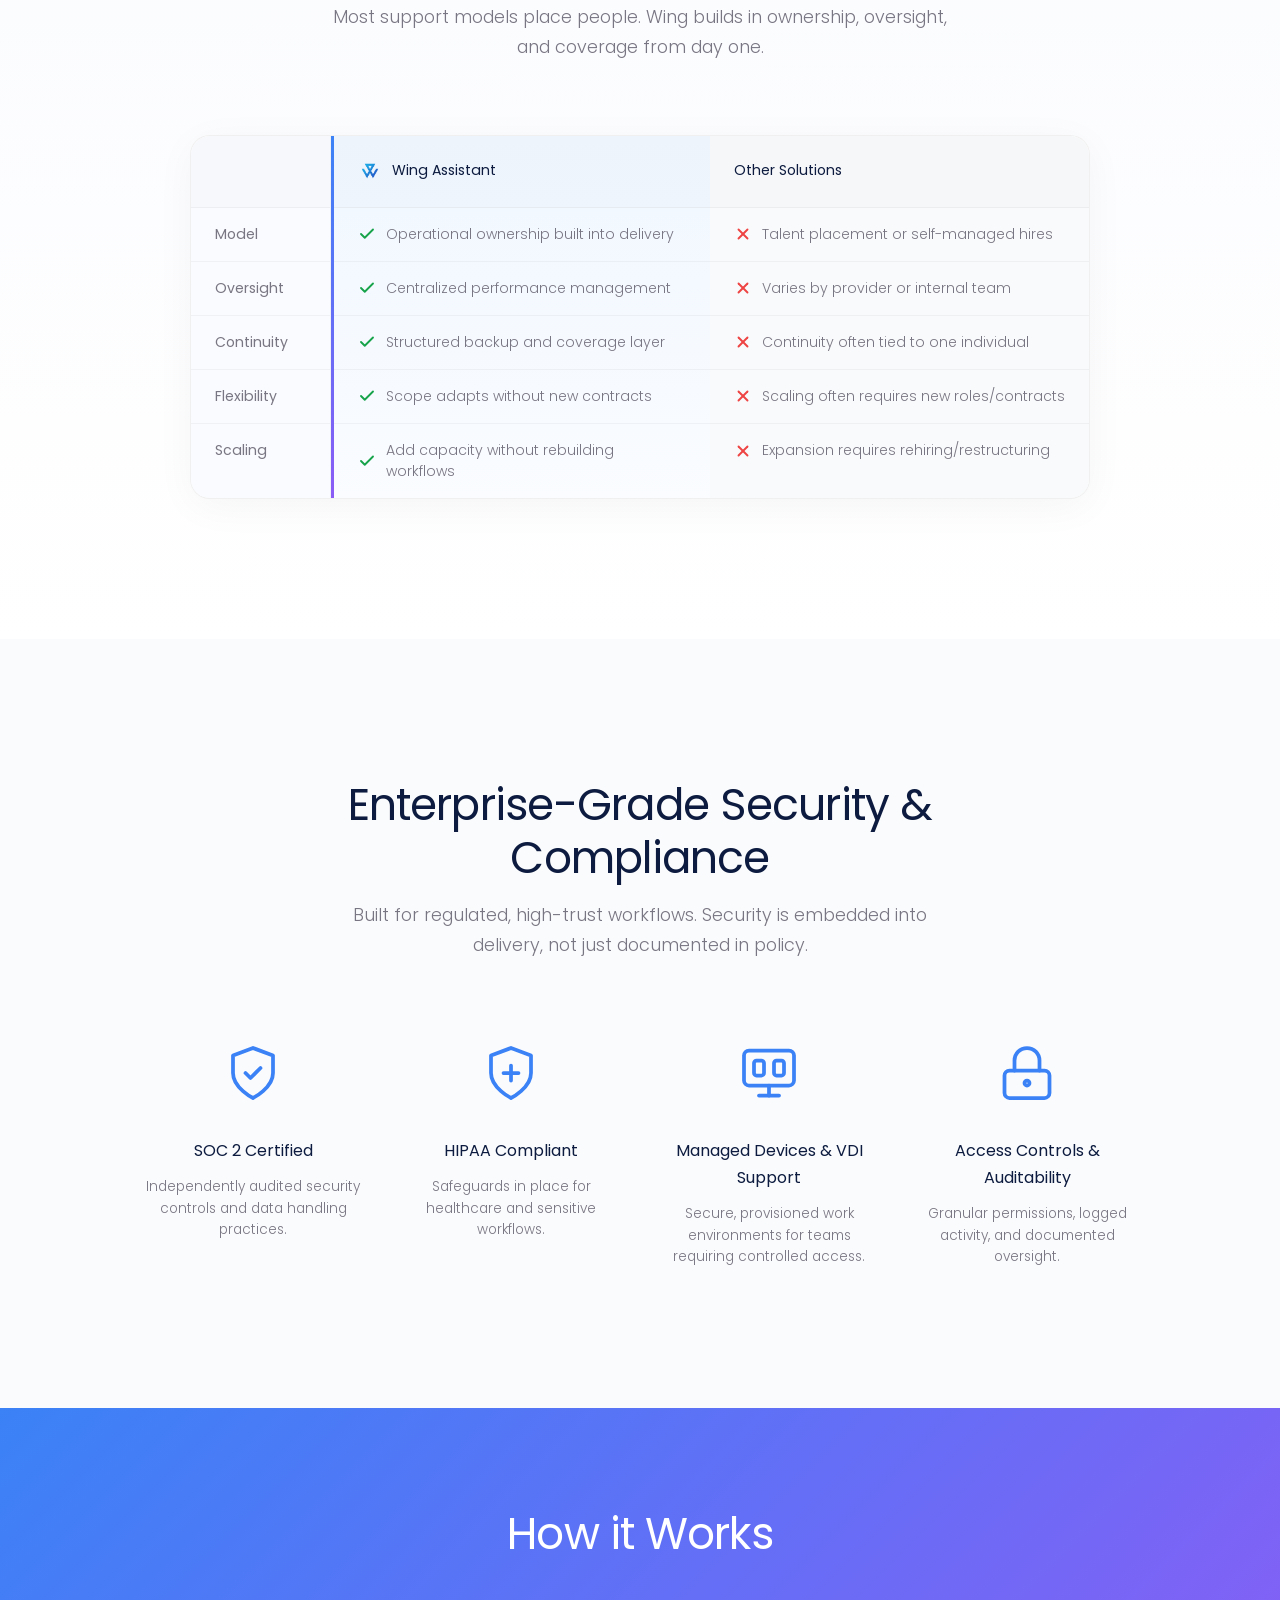
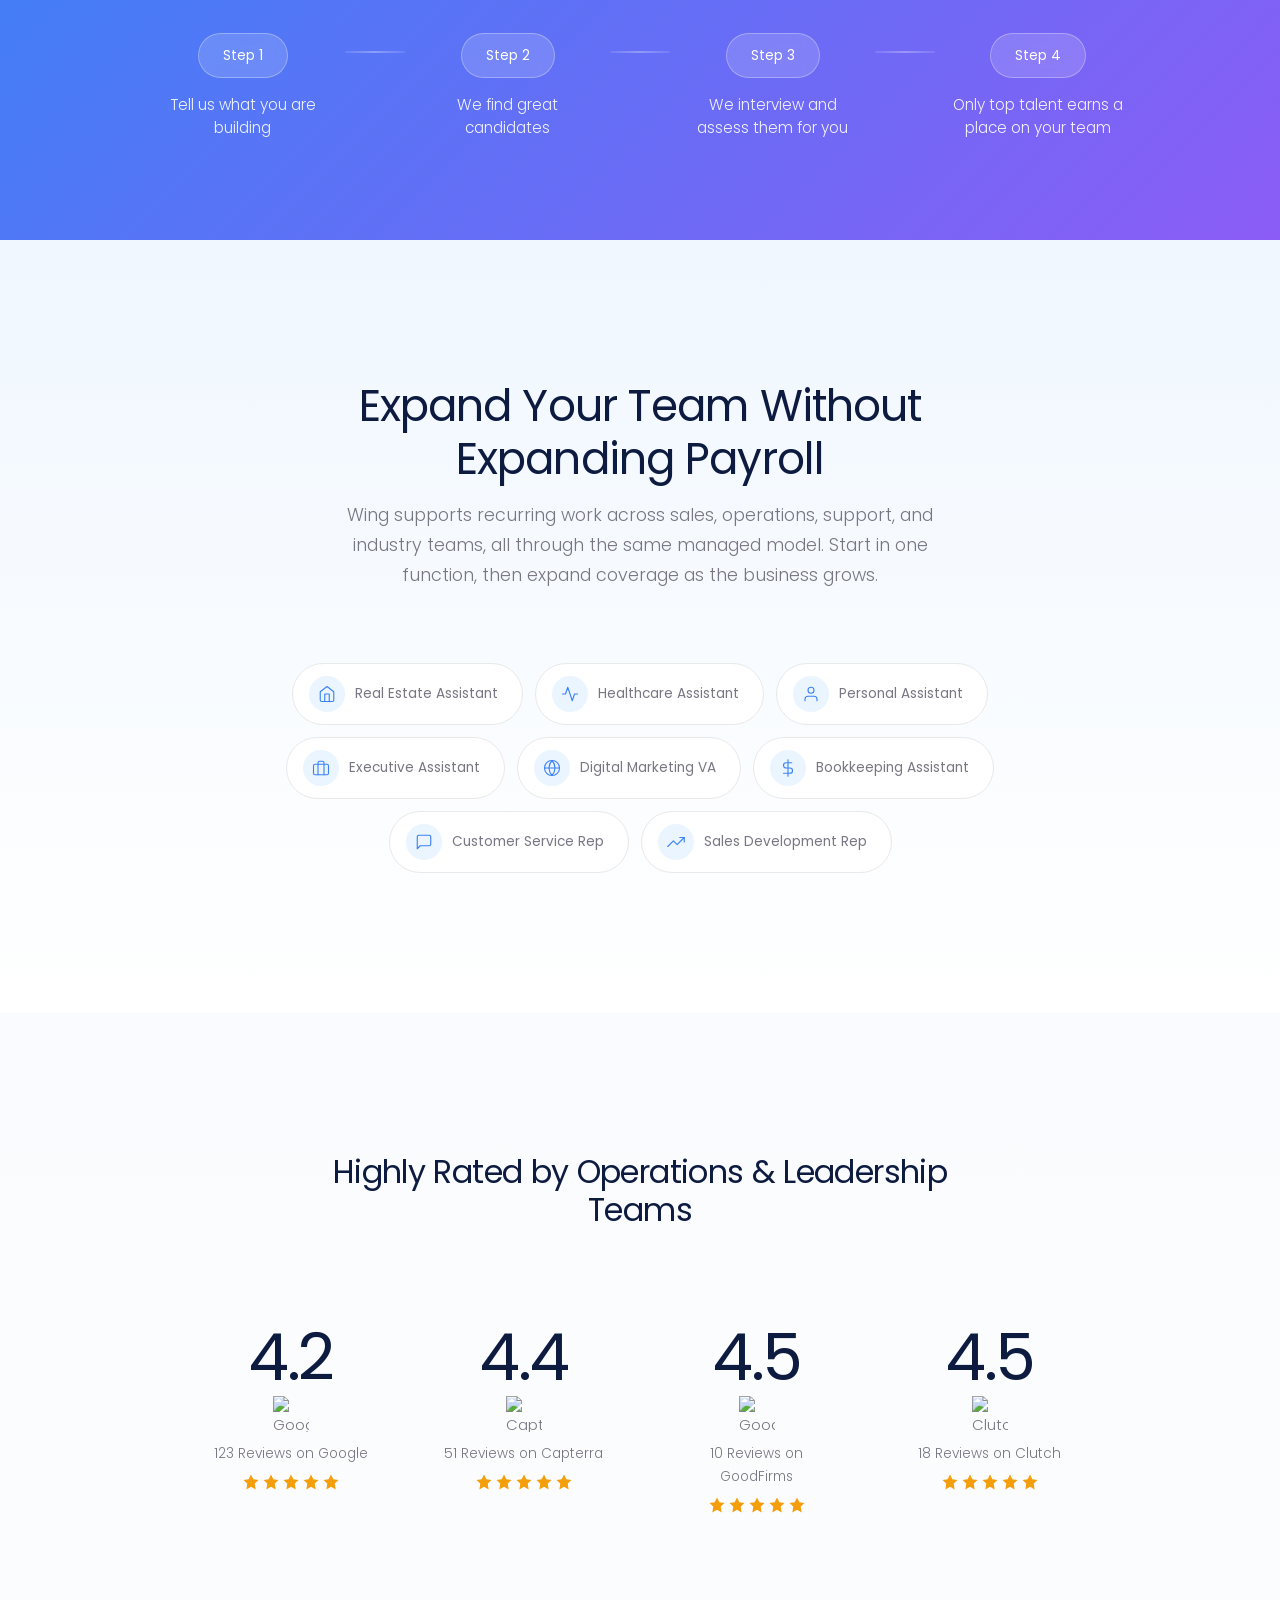
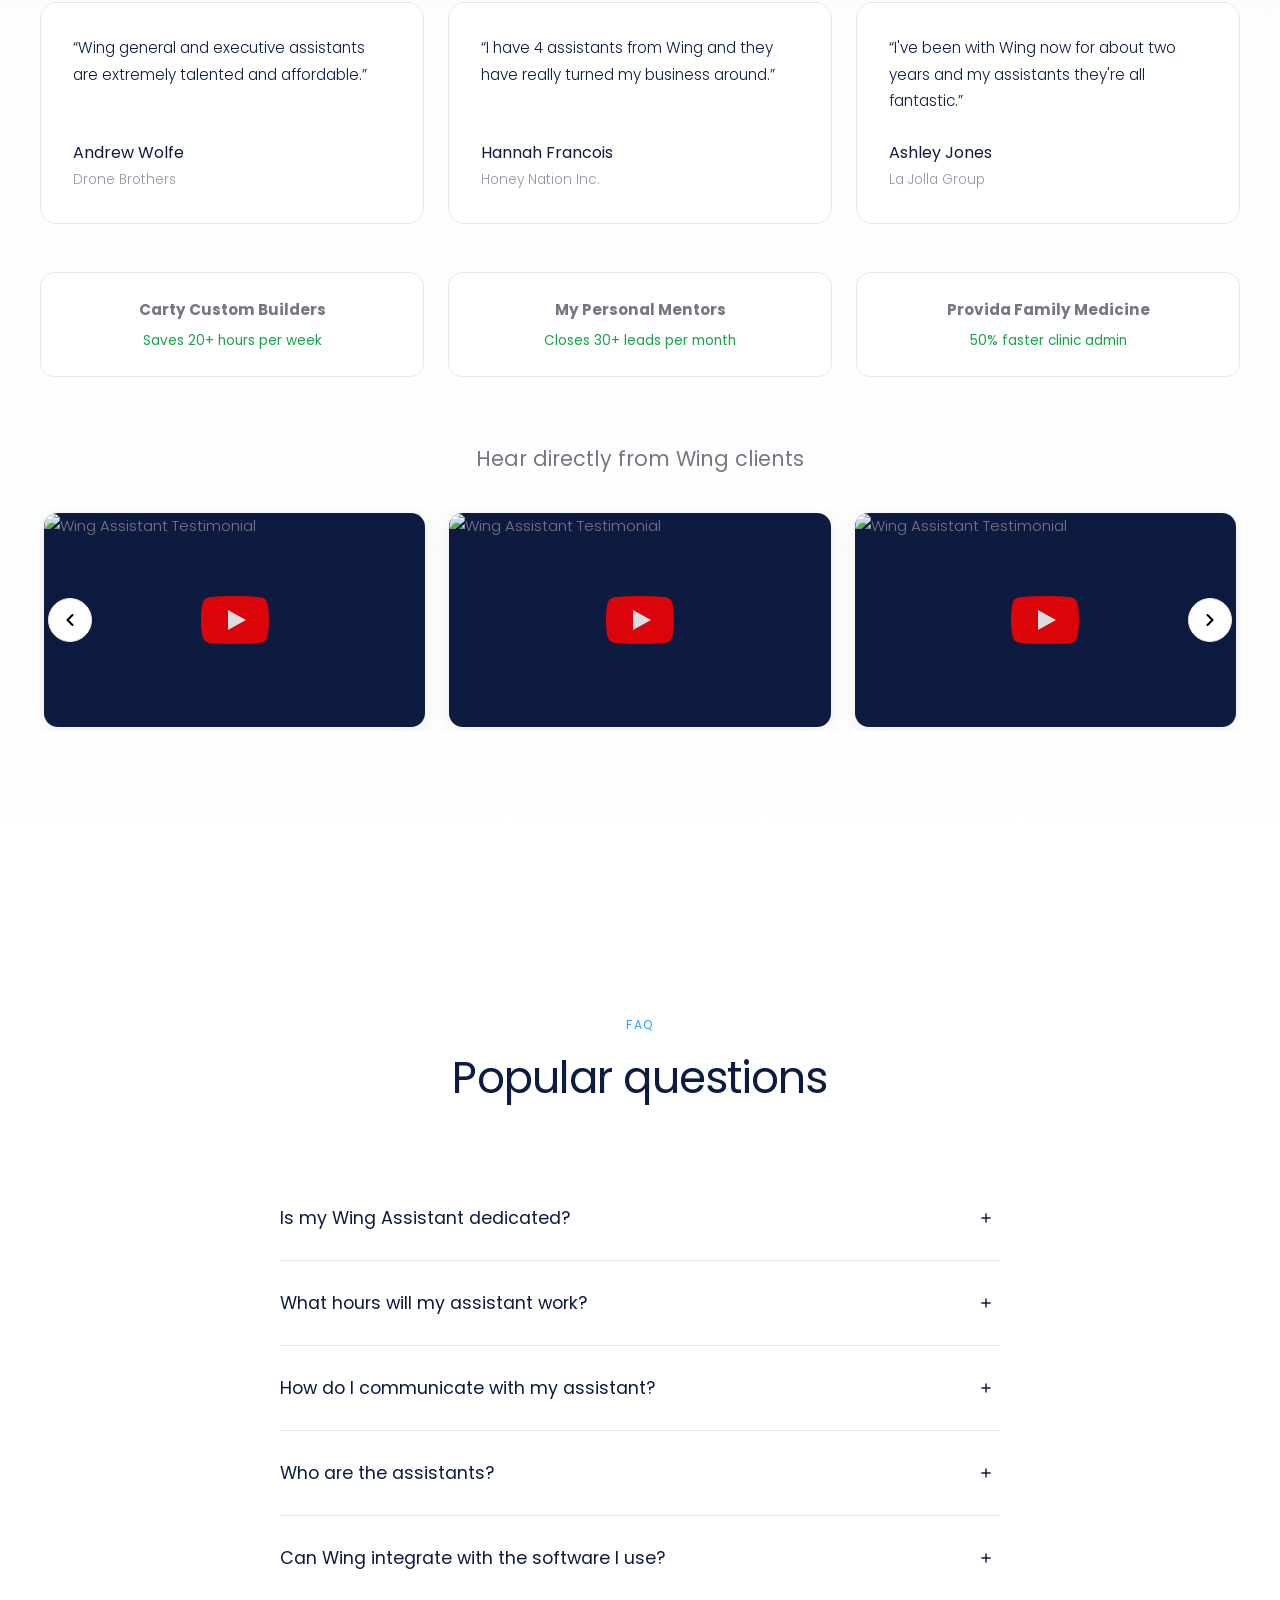
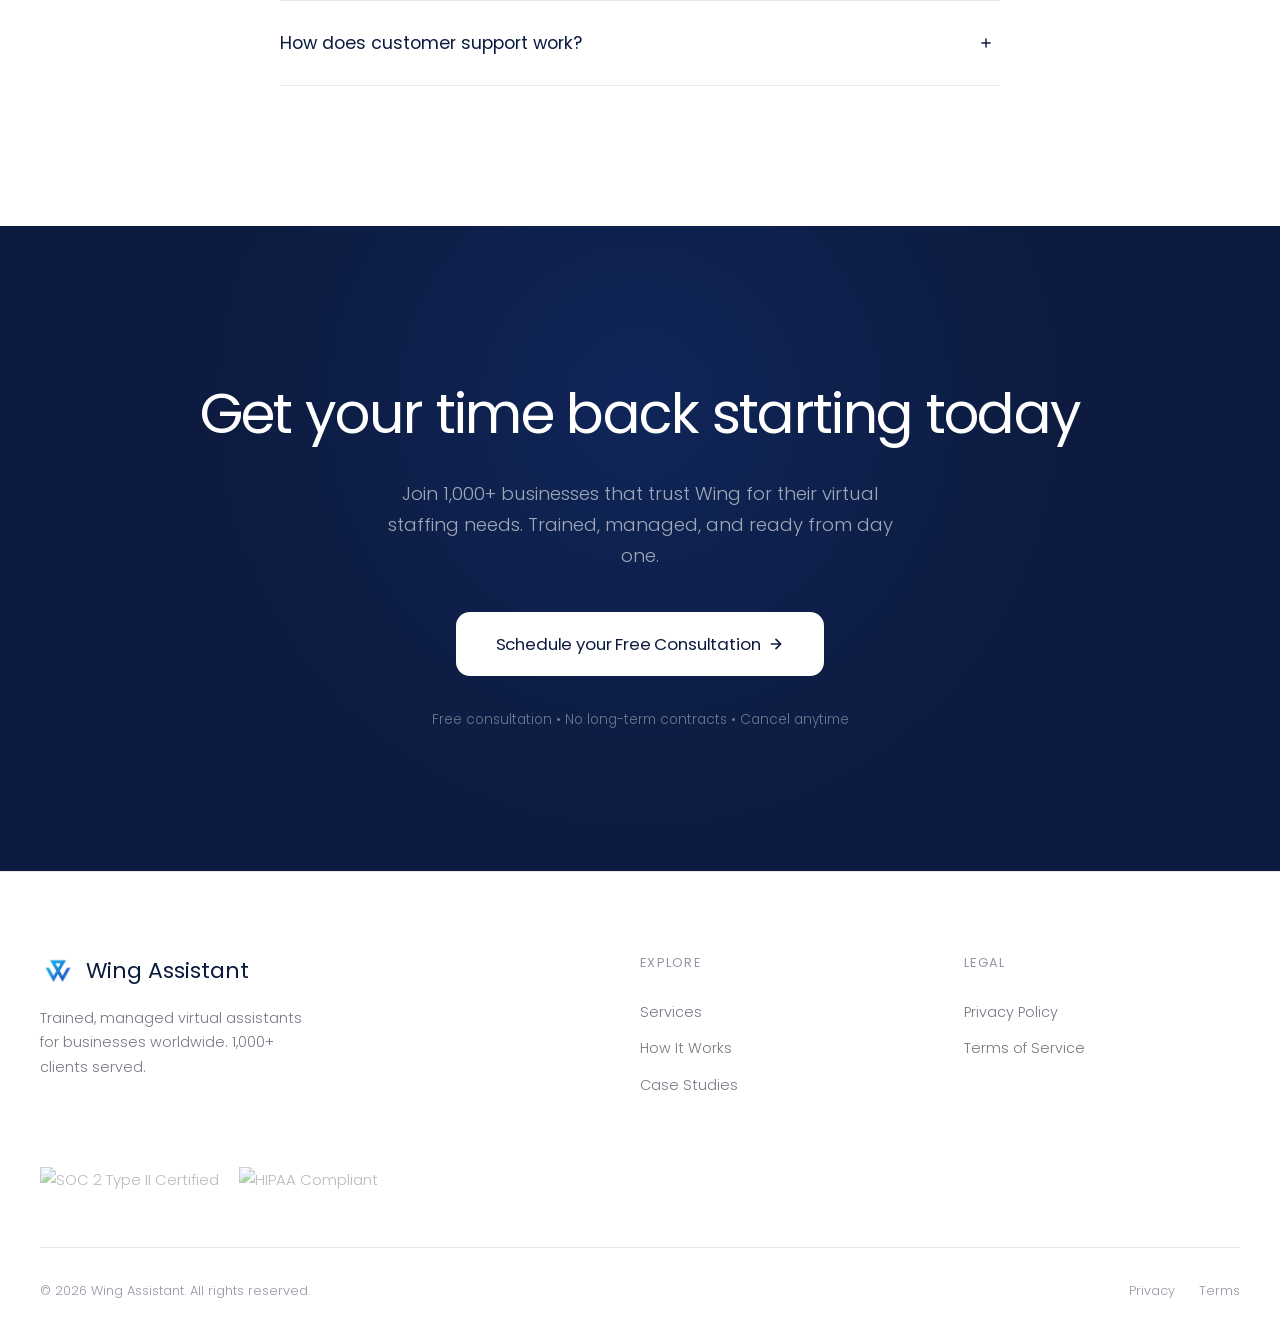
==== commit a8382046: "Update index.html Updated Hero CTA link" ====
--- a/index.html
+++ b/index.html
@@ -67,7 +67,7 @@
         <h1>Work That Keeps <em>Moving</em><br>Without Adding Headcount</h1>
         <p class="hero-sub">Trained, managed virtual assistants who handle your operations so you can focus on growth. No setup, no micromanagement.</p>
         <div class="hero-ctas">
-          <a href="" class="btn-primary btn-large">Schedule your Free Consultation</a>
+          <a href="qualify.html?agency=adm" class="btn-primary btn-large">Schedule your Free Consultation</a>
         </div>
         <div class="hero-social-proof">
           <div class="hero-avatars">
